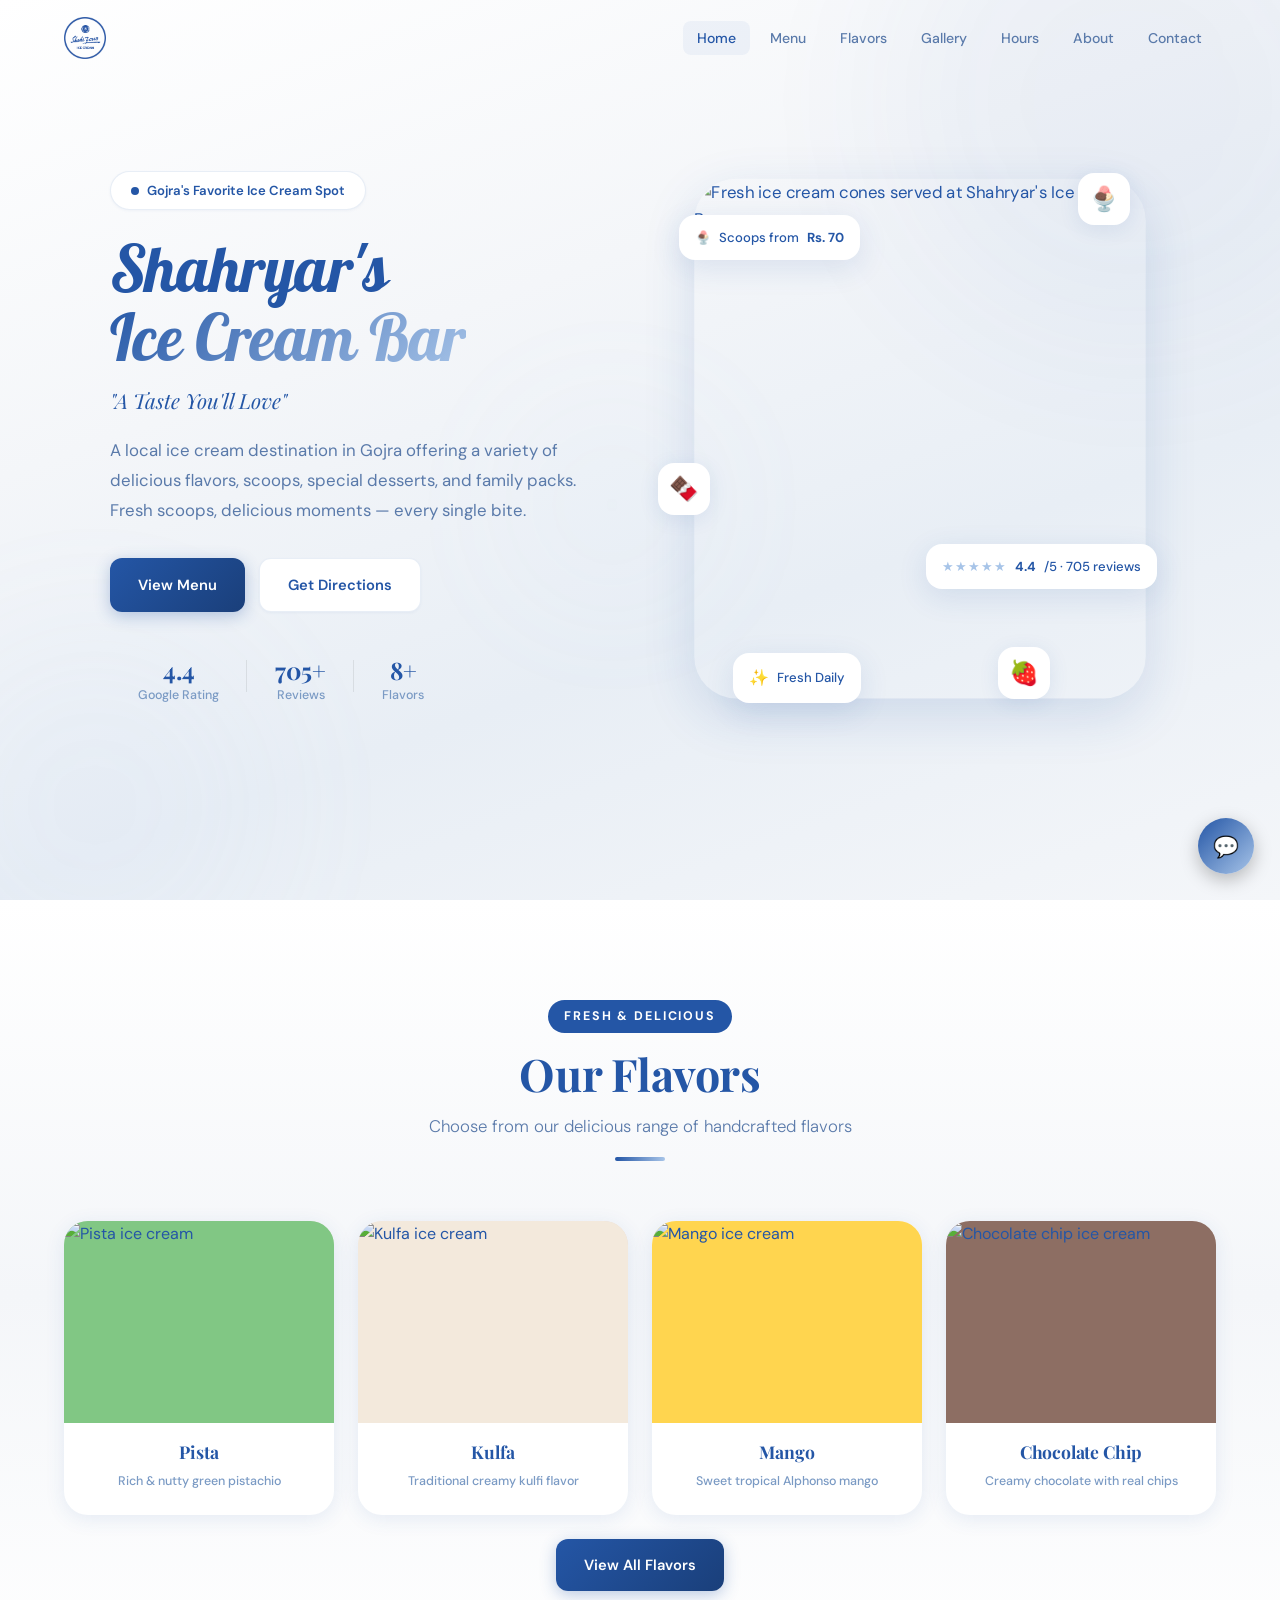
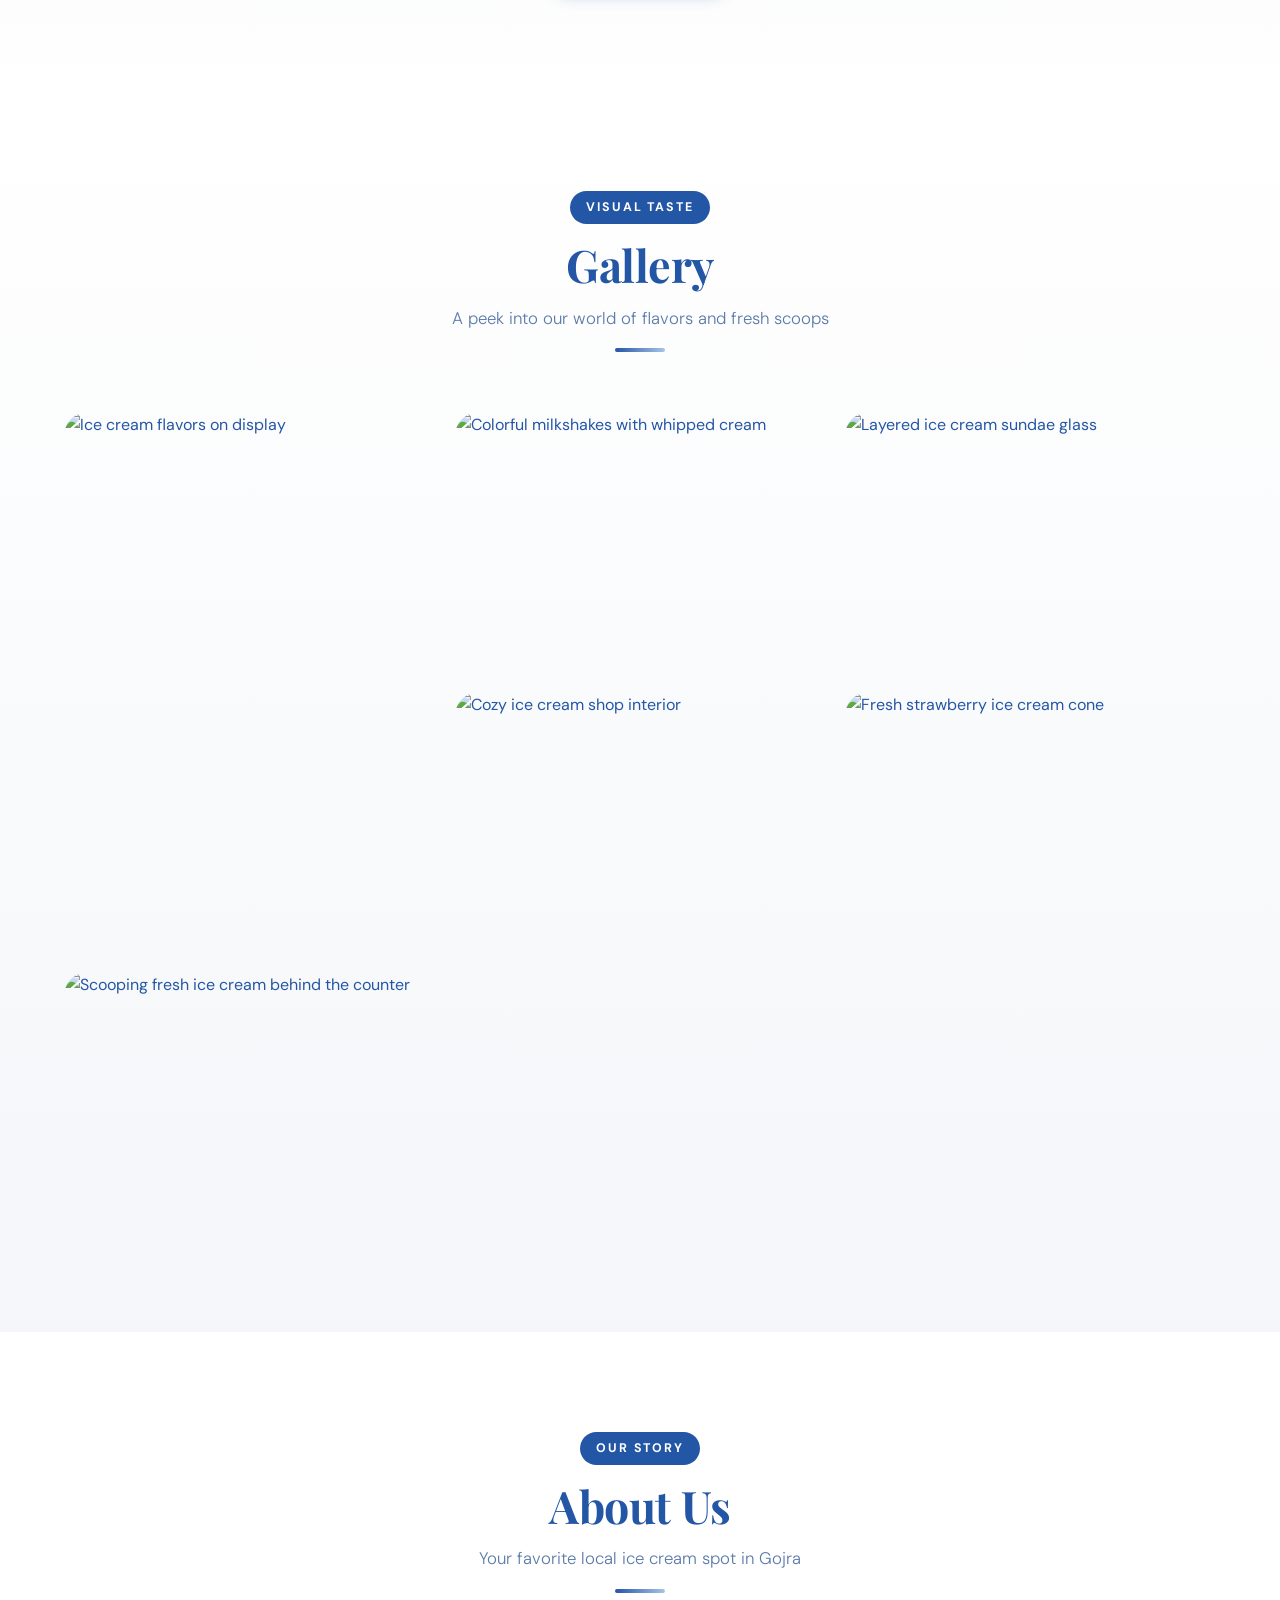
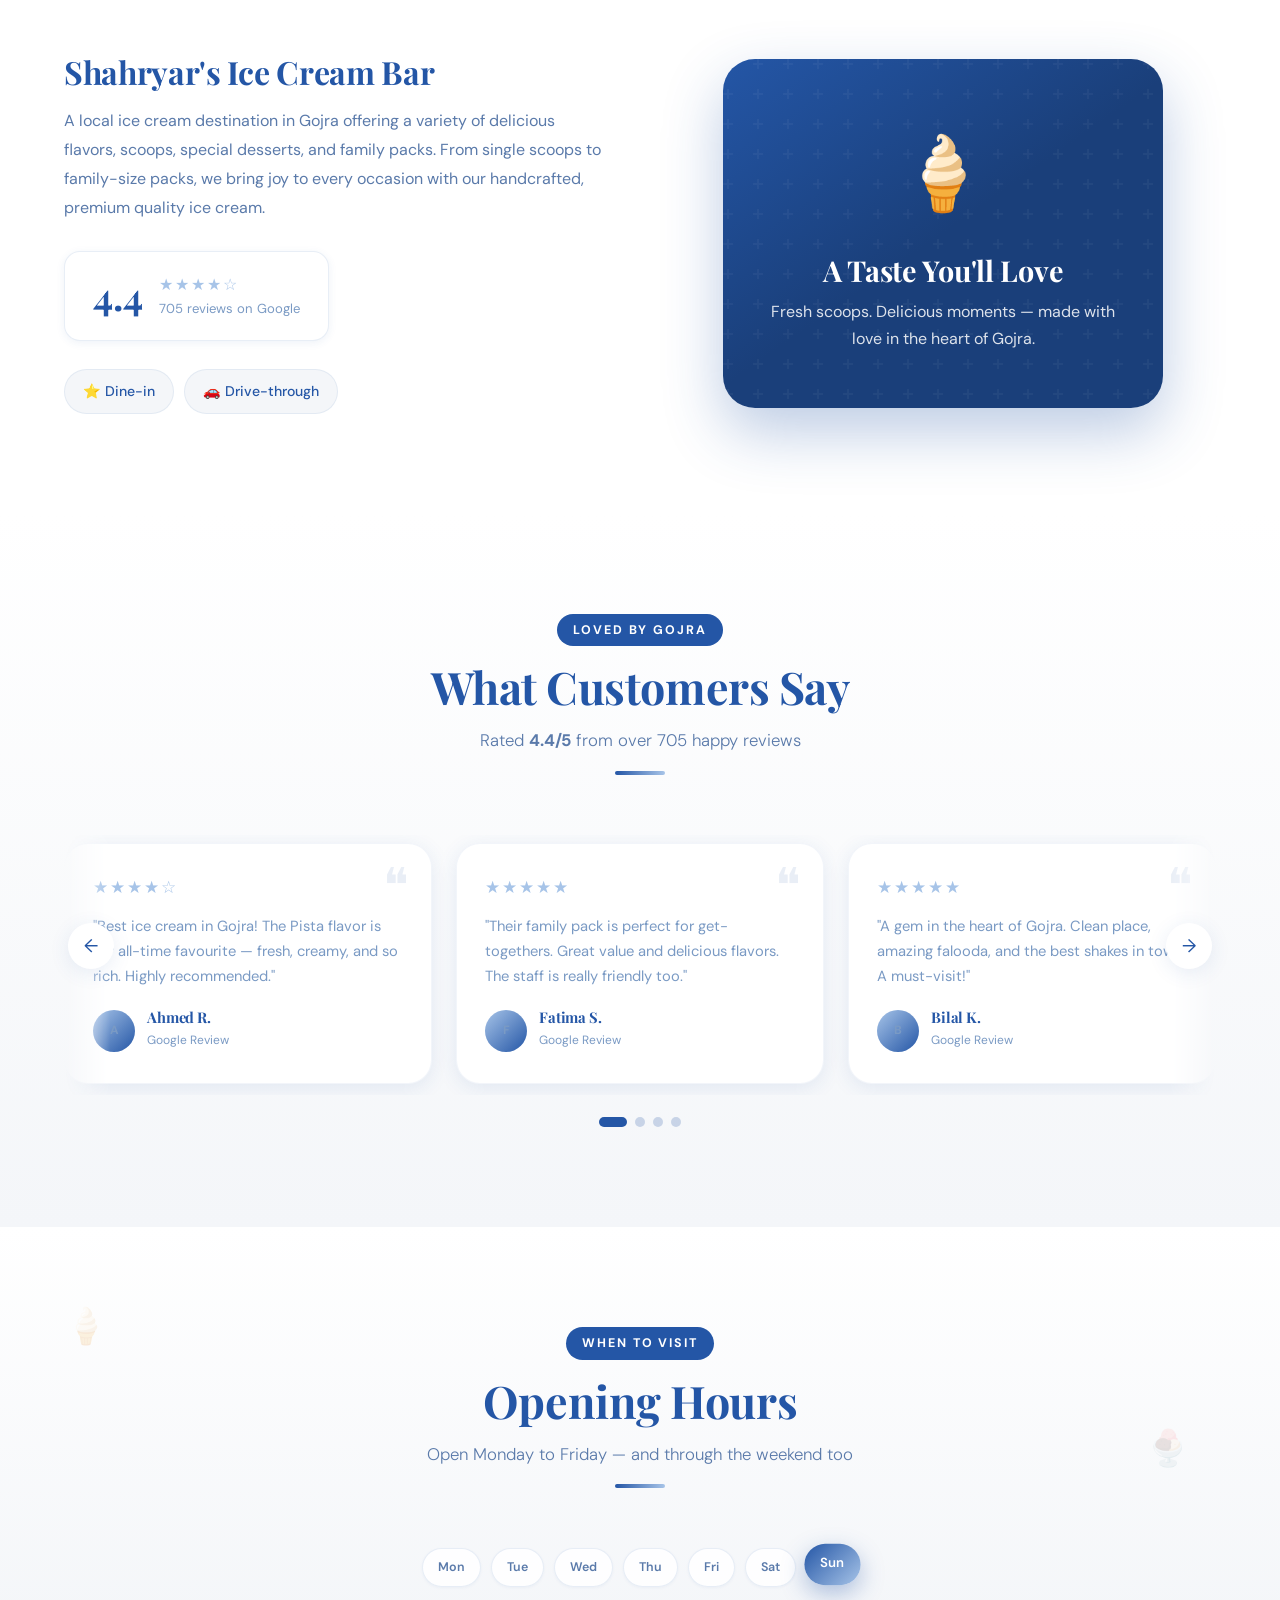
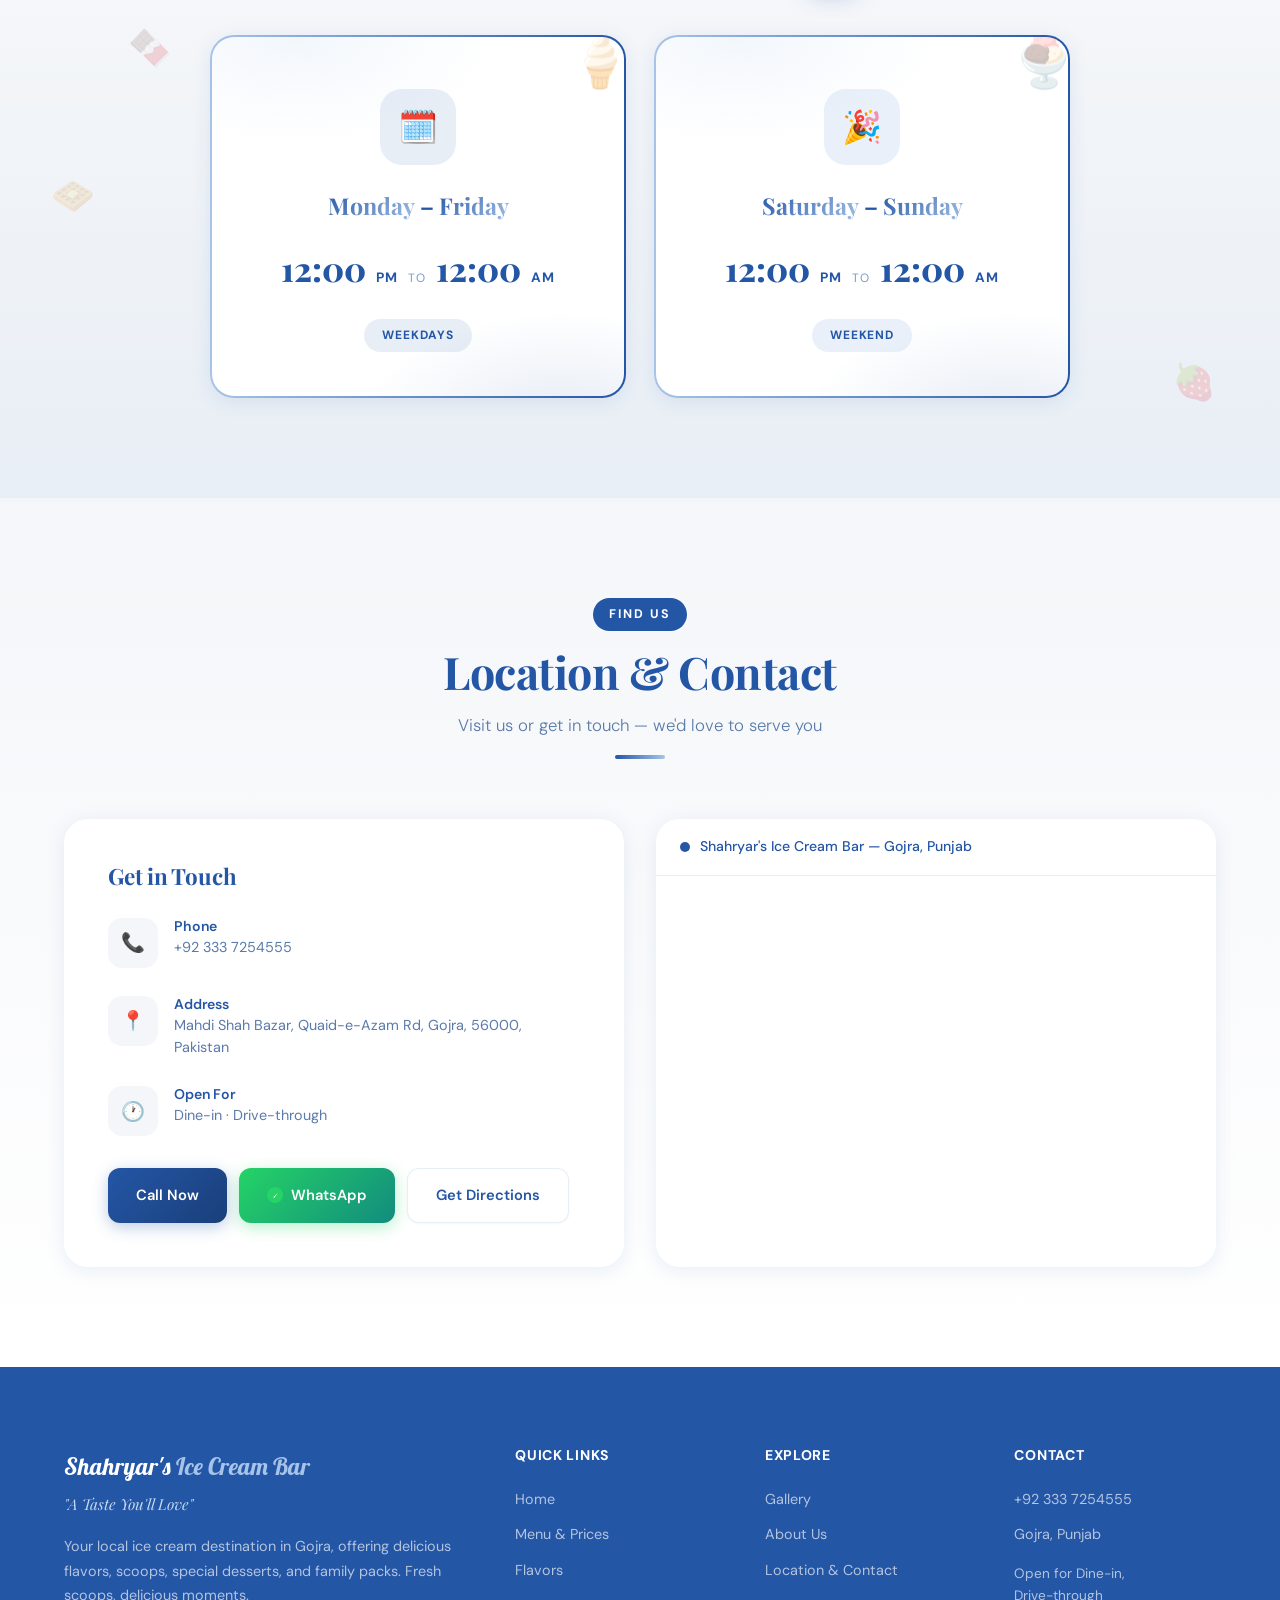
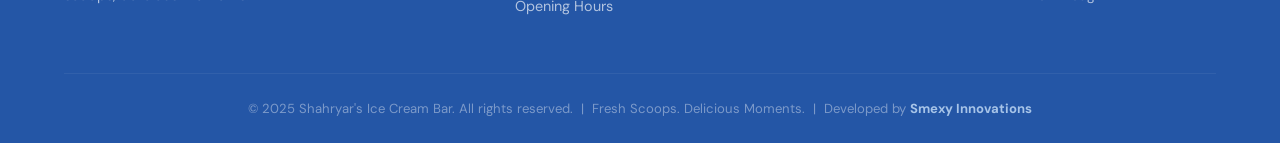
==== index.html @ ac2e4a5c "Add developed by Smexy Innovations credit in footer" ====
<!DOCTYPE html>
<html lang="en">
<head>
  <!-- Google tag (gtag.js) -->
  <script async src="https://www.googletagmanager.com/gtag/js?id=G-812ZP787YZ"></script>
  <script>
    window.dataLayer = window.dataLayer || [];
    function gtag(){dataLayer.push(arguments);}
    gtag('js', new Date());
    gtag('config', 'G-812ZP787YZ');
  </script>
  <meta charset="UTF-8">
  <meta name="viewport" content="width=device-width, initial-scale=1.0">
  <title>Shahryar's Ice Cream Bar | A Taste You'll Love</title>
  <meta name="description" content="Shahryar's Ice Cream Bar — Premium ice cream destination in Gojra. Delicious flavors, scoops, specials, falooda, shakes, and family packs.">
  <link rel="icon" type="image/png" href="favicon.png">
  <meta property="og:type" content="website">
  <meta property="og:title" content="Shahryar's Ice Cream Bar | A Taste You'll Love">
  <meta property="og:description" content="Fresh scoops, delicious moments. Premium ice cream, flavors, falooda, shakes & family packs in Gojra, Pakistan.">
  <meta property="og:image" content="https://images.unsplash.com/photo-1499856871958-5b9627545d1a?w=1200&q=80">
  <meta property="og:locale" content="en_PK">
  <link rel="preconnect" href="https://fonts.googleapis.com">
  <link rel="preconnect" href="https://fonts.gstatic.com" crossorigin>
  <link rel="preconnect" href="https://images.unsplash.com">
  <link href="https://fonts.googleapis.com/css2?family=DM+Sans:wght@300;400;500;600;700&family=Playfair+Display:ital,wght@0,400;0,600;0,700;1,400;1,600&display=swap" rel="stylesheet">
  <link rel="stylesheet" href="styles.css">
  <script type="application/ld+json">
  {
    "@context": "https://schema.org",
    "@type": "IceCreamShop",
    "name": "Shahryar's Ice Cream Bar",
    "slogan": "A Taste You'll Love",
    "telephone": "+923337254555",
    "address": {
      "@type": "PostalAddress",
      "streetAddress": "Mahdi Shah Bazar, Quaid-e-Azam Rd",
      "addressLocality": "Gojra",
      "postalCode": "56000",
      "addressCountry": "PK"
    },
    "aggregateRating": {
      "@type": "AggregateRating",
      "ratingValue": "4.4",
      "reviewCount": "705"
    },
    "servesCuisine": "Ice Cream",
    "priceRange": "Rs. 70 - Rs. 1,250",
    "acceptsReservations": "False"
  }
  </script>
</head>
<body>

  <!-- Preloader -->
  <div class="preloader" id="preloader">
    <img src="logo.png" alt="Shahryar's Ice Cream Bar">
    <div class="preloader-bar"><span></span></div>
  </div>

  <!-- ════════════════ NAVBAR ════════════════ -->
  <nav class="navbar" id="navbar">
    <div class="container">
      <a href="#home" class="nav-brand">
        <img class="brand-icon" src="logo.png" alt="Shahryar's Ice Cream Bar">
      </a>

      <ul class="nav-links">
        <li><a href="#home">Home</a></li>
        <li><a href="menu.html">Menu</a></li>
        <li><a href="#flavors">Flavors</a></li>
        <li><a href="#gallery">Gallery</a></li>
        <li><a href="#hours">Hours</a></li>
        <li><a href="#about">About</a></li>
        <li><a href="#contact">Contact</a></li>
      </ul>

      <button class="hamburger" id="hamburger" aria-label="Toggle navigation">
        <span></span><span></span><span></span>
      </button>
    </div>
  </nav>

  <!-- Mobile Menu -->
  <div class="mobile-menu" id="mobileMenu">
    <a href="#home"><span class="m-icon">🏠</span> Home</a>
    <a href="menu.html"><span class="m-icon">📋</span> Menu & Prices</a>
    <a href="#flavors"><span class="m-icon">🍨</span> Flavors</a>
    <a href="#gallery"><span class="m-icon">📸</span> Gallery</a>
    <a href="#hours"><span class="m-icon">⏰</span> Opening Hours</a>
    <a href="#about"><span class="m-icon">⭐</span> About Us</a>
    <a href="#contact"><span class="m-icon">📍</span> Location & Contact</a>
  </div>

  <!-- ════════════════ HERO ════════════════ -->
  <section class="hero" id="home">
    <div class="hero-blobs">
      <div class="blob blob-1"></div>
      <div class="blob blob-2"></div>
      <div class="blob blob-3"></div>
    </div>

    <div class="container">
      <div class="hero-content">
        <div class="hero-pill">
          <span class="pulse-dot"></span>
          Gojra's Favorite Ice Cream Spot
        </div>
        <h1>Shahryar's<br><span class="highlight">Ice Cream Bar</span></h1>
        <p class="hero-tagline">"A Taste You'll Love"</p>
        <p class="hero-desc">A local ice cream destination in Gojra offering a variety of delicious flavors, scoops, special desserts, and family packs. Fresh scoops, delicious moments — every single bite.</p>
        <div class="hero-actions">
          <a href="menu.html" class="btn btn-primary">View Menu</a>
          <a href="https://maps.app.goo.gl/cbA45giLJu57Stsm6" target="_blank" rel="noopener" class="btn btn-secondary">Get Directions</a>
        </div>
        <div class="hero-stats">
          <div class="hero-stat">
            <div class="stat-num" data-count="4" data-suffix=".4">0</div>
            <div class="stat-label">Google Rating</div>
          </div>
          <div class="hero-stat">
            <div class="stat-num" data-count="705" data-suffix="+">0</div>
            <div class="stat-label">Reviews</div>
          </div>
          <div class="hero-stat">
            <div class="stat-num" data-count="8" data-suffix="+">0</div>
            <div class="stat-label">Flavors</div>
          </div>
        </div>
      </div>

      <div class="hero-visual">
        <div class="hero-shot">
          <img src="https://images.unsplash.com/photo-1499856871958-5b9627545d1a?w=700&h=800&fit=crop&q=80" alt="Fresh ice cream cones served at Shahryar's Ice Cream Bar" loading="eager">
          <div class="hs-card hs-price"><span>🍨</span> Scoops from <strong>Rs. 70</strong></div>
          <div class="hs-card hs-rating"><span>★★★★★</span> <strong>4.4</strong>/5 · 705 reviews</div>
          <div class="hs-card hs-fresh"><span>✨</span> Fresh Daily</div>
        </div>
        <span class="orbit-item oi-1">🍨</span>
        <span class="orbit-item oi-2">🍫</span>
        <span class="orbit-item oi-3">🍓</span>
        <div class="sprinkles" aria-hidden="true">
          <span style="--c:#e63946;--x:10%;--d:0s"></span>
          <span style="--c:#f4a261;--x:25%;--d:0.6s"></span>
          <span style="--c:#43a047;--x:40%;--d:1.2s"></span>
          <span style="--c:#f77f6e;--x:55%;--d:0.3s"></span>
          <span style="--c:#f9a825;--x:70%;--d:1.5s"></span>
          <span style="--c:#7b2ff7;--x:85%;--d:0.9s"></span>
          <span style="--c:#e63946;--x:18%;--d:1.8s"></span>
          <span style="--c:#43a047;--x:62%;--d:2.1s"></span>
          <span style="--c:#f9a825;--x:90%;--d:0.4s"></span>
        </div>
      </div>
    </div>
  </section>

  <!-- ════════════════ FLAVORS ════════════════ -->
  <section id="flavors">
    <div class="container">
      <div class="section-header" data-reveal>
        <span class="overline">Fresh & Delicious</span>
        <h2>Our Flavors</h2>
        <p>Choose from our delicious range of handcrafted flavors</p>
        <div class="accent-bar"></div>
      </div>

      <div class="flavors-grid" data-stagger id="flavorsGridHome">

        <!-- Pista -->
        <div class="flavor-card flavor-pista">
          <div class="flavor-top">
            <img class="flavor-scoop" src="https://images.unsplash.com/photo-1563805042-7684c019e1cb?w=400&h=300&fit=crop&q=70" alt="Pista ice cream" loading="lazy">
          </div>
          <div class="flavor-info">
            <h4>Pista</h4>
            <span class="flavor-tag">Rich & nutty green pistachio</span>
          </div>
        </div>

        <!-- Kulfa -->
        <div class="flavor-card flavor-kulfa">
          <div class="flavor-top">
            <img class="flavor-scoop" src="https://images.unsplash.com/photo-1580915411954-282cb1b0d780?w=400&h=300&fit=crop&q=70" alt="Kulfa ice cream" loading="lazy">
          </div>
          <div class="flavor-info">
            <h4>Kulfa</h4>
            <span class="flavor-tag">Traditional creamy kulfi flavor</span>
          </div>
        </div>

        <!-- Mango -->
        <div class="flavor-card flavor-mango">
          <div class="flavor-top">
            <img class="flavor-scoop" src="https://images.unsplash.com/photo-1501443762994-82bd5dace89a?w=400&h=300&fit=crop&q=70" alt="Mango ice cream" loading="lazy">
          </div>
          <div class="flavor-info">
            <h4>Mango</h4>
            <span class="flavor-tag">Sweet tropical Alphonso mango</span>
          </div>
        </div>

        <!-- Chocolate Chip -->
        <div class="flavor-card flavor-chocolate">
          <div class="flavor-top">
            <img class="flavor-scoop" src="https://images.unsplash.com/photo-1551024506-0bccd828d307?w=400&h=300&fit=crop&q=70" alt="Chocolate chip ice cream" loading="lazy">
          </div>
          <div class="flavor-info">
            <h4>Chocolate Chip</h4>
            <span class="flavor-tag">Creamy chocolate with real chips</span>
          </div>
        </div>

      </div>

      <div class="text-center" style="margin-top: 24px;">
        <a href="flavors.html" class="btn btn-primary">View All Flavors</a>
      </div>

      </div>
    </div>
  </section>

  <!-- ════════════════ GALLERY ════════════════ -->
  <section id="gallery">
    <div class="container">
      <div class="section-header" data-reveal>
        <span class="overline">Visual Taste</span>
        <h2>Gallery</h2>
        <p>A peek into our world of flavors and fresh scoops</p>
        <div class="accent-bar"></div>
      </div>

      <div class="gallery-grid" data-reveal>

        <div class="gallery-item gi-tall">
          <img src="https://images.unsplash.com/photo-1563805042-7684c019e1cb?w=600&h=900&fit=crop&q=80" alt="Ice cream flavors on display" loading="lazy">
          <div class="gallery-overlay">
            <span class="go-text">Flavor Display</span>
          </div>
        </div>

        <div class="gallery-item">
          <img src="https://images.unsplash.com/photo-1572490122747-3968b75cc699?w=600&h=400&fit=crop&q=80" alt="Colorful milkshakes with whipped cream" loading="lazy">
          <div class="gallery-overlay">
            <span class="go-text">Signature Shakes</span>
          </div>
        </div>

        <div class="gallery-item">
          <img src="https://images.unsplash.com/photo-1580915411954-282cb1b0d780?w=600&h=400&fit=crop&q=80" alt="Layered ice cream sundae glass" loading="lazy">
          <div class="gallery-overlay">
            <span class="go-text">Sundae Specials</span>
          </div>
        </div>

        <div class="gallery-item">
          <img src="https://images.unsplash.com/photo-1555507036-ab1f4038024a?w=600&h=400&fit=crop&q=80" alt="Cozy ice cream shop interior" loading="lazy">
          <div class="gallery-overlay">
            <span class="go-text">Our Shop</span>
          </div>
        </div>

        <div class="gallery-item">
          <img src="https://images.unsplash.com/photo-1570197788417-0e82375c9371?w=600&h=400&fit=crop&q=80" alt="Fresh strawberry ice cream cone" loading="lazy">
          <div class="gallery-overlay">
            <span class="go-text">Fresh Cones Daily</span>
          </div>
        </div>

        <div class="gallery-item">
          <img src="https://images.unsplash.com/photo-1488900128323-21503983a07e?w=600&h=400&fit=crop&q=80" alt="Scooping fresh ice cream behind the counter" loading="lazy">
          <div class="gallery-overlay">
            <span class="go-text">Behind the Counter</span>
          </div>
        </div>

      </div>
    </div>
  </section>

  <!-- ════════════════ ABOUT ════════════════ -->
  <section id="about">
    <div class="container">
      <div class="section-header" data-reveal>
        <span class="overline">Our Story</span>
        <h2>About Us</h2>
        <p>Your favorite local ice cream spot in Gojra</p>
        <div class="accent-bar"></div>
      </div>

      <div class="about-layout">
        <div class="about-text" data-reveal="left">
          <h3>Shahryar's Ice Cream Bar</h3>
          <p>A local ice cream destination in Gojra offering a variety of delicious flavors, scoops, special desserts, and family packs. From single scoops to family-size packs, we bring joy to every occasion with our handcrafted, premium quality ice cream.</p>

          <div class="rating-card">
            <div class="rc-score">4.4</div>
            <div class="rc-details">
              <div class="rc-stars">★★★★☆</div>
              <div class="rc-count">705 reviews on Google</div>
            </div>
          </div>

          <div class="about-tags">
            <span class="about-tag">⭐ Dine-in</span>
            <span class="about-tag">🚗 Drive-through</span>
          </div>
        </div>

        <div class="about-visual" data-reveal="right">
          <div class="about-hero-card">
            <div class="ahc-bg"></div>
            <div class="ahc-content">
              <span class="ahc-icon">🍦</span>
              <h3>A Taste You'll Love</h3>
              <p>Fresh scoops. Delicious moments — made with love in the heart of Gojra.</p>
            </div>
          </div>
        </div>
      </div>
    </div>
  </section>

  <!-- ════════════════ REVIEWS ════════════════ -->
  <section id="reviews" class="reviews-sec">
    <div class="container">
      <div class="section-header" data-reveal>
        <span class="overline">Loved by Gojra</span>
        <h2>What Customers Say</h2>
        <p>Rated <strong>4.4/5</strong> from over 705 happy reviews</p>
        <div class="accent-bar"></div>
      </div>

      <div class="reviews-carousel" data-reveal>
        <div class="reviews-viewport" id="reviewsViewport">
          <div class="reviews-track" id="reviewsTrack">
            <div class="review-card">
              <div class="rev-stars">★★★★☆</div>
              <p class="rev-text">"Best ice cream in Gojra! The Pista flavor is my all-time favourite — fresh, creamy, and so rich. Highly recommended."</p>
              <div class="rev-author">
                <span class="rev-avatar">A</span>
                <div>
                  <h4>Ahmed R.</h4>
                  <span>Google Review</span>
                </div>
              </div>
            </div>

            <div class="review-card">
              <div class="rev-stars">★★★★★</div>
              <p class="rev-text">"Their family pack is perfect for get-togethers. Great value and delicious flavors. The staff is really friendly too."</p>
              <div class="rev-author">
                <span class="rev-avatar">F</span>
                <div>
                  <h4>Fatima S.</h4>
                  <span>Google Review</span>
                </div>
              </div>
            </div>

            <div class="review-card">
              <div class="rev-stars">★★★★★</div>
              <p class="rev-text">"A gem in the heart of Gojra. Clean place, amazing falooda, and the best shakes in town. A must-visit!"</p>
              <div class="rev-author">
                <span class="rev-avatar">B</span>
                <div>
                  <h4>Bilal K.</h4>
                  <span>Google Review</span>
                </div>
              </div>
            </div>

            <div class="review-card">
              <div class="rev-stars">★★★★★</div>
              <p class="rev-text">"Took my kids here for a treat — they loved the chocolate and mango scoops. Very affordable and always fresh."</p>
              <div class="rev-author">
                <span class="rev-avatar">S</span>
                <div>
                  <h4>Sana M.</h4>
                  <span>Google Review</span>
                </div>
              </div>
            </div>

            <div class="review-card">
              <div class="rev-stars">★★★★☆</div>
              <p class="rev-text">"The Kashmiri chai in winter is unbeatable. Cozy place with a warm, welcoming vibe. Highly recommended!"</p>
              <div class="rev-author">
                <span class="rev-avatar">U</span>
                <div>
                  <h4>Usman A.</h4>
                  <span>Google Review</span>
                </div>
              </div>
            </div>

            <div class="review-card">
              <div class="rev-stars">★★★★★</div>
              <p class="rev-text">"Love the green tea and ice cream combo after dinner. Great service and a lovely spot in the bazar."</p>
              <div class="rev-author">
                <span class="rev-avatar">Z</span>
                <div>
                  <h4>Zainab T.</h4>
                  <span>Google Review</span>
                </div>
              </div>
            </div>
          </div>
        </div>

        <button class="rev-nav rev-prev" id="revPrev" aria-label="Previous reviews">←</button>
        <button class="rev-nav rev-next" id="revNext" aria-label="Next reviews">→</button>
        <div class="rev-dots" id="revDots"></div>
      </div>
    </div>
  </section>

  <!-- ════════════════ OPENING HOURS ════════════════ -->
  <section id="hours">
    <div class="hours-bg">
      <span class="hb-emoji hb-1">🍦</span>
      <span class="hb-emoji hb-2">🍨</span>
      <span class="hb-emoji hb-3">🧇</span>
      <span class="hb-emoji hb-4">🍓</span>
      <span class="hb-emoji hb-5">🍫</span>
      <span class="hb-emoji hb-6">🥛</span>
    </div>

    <div class="container">
      <div class="section-header" data-reveal>
        <span class="overline">When to Visit</span>
        <h2>Opening Hours</h2>
        <p>Open Monday to Friday — and through the weekend too</p>
        <div class="accent-bar"></div>
      </div>

      <!-- Day pills -->
      <ul class="day-pills" id="dayPills">
        <li data-day="1">Mon</li>
        <li data-day="2">Tue</li>
        <li data-day="3">Wed</li>
        <li data-day="4">Thu</li>
        <li data-day="5">Fri</li>
        <li data-day="6">Sat</li>
        <li data-day="0">Sun</li>
      </ul>

      <div class="hours-grid" data-stagger>

        <div class="hours-card hours-weekday" data-reveal="left">
          <span class="hc-blob">🍦</span>
          <div class="hours-icon">🗓️</div>
          <div class="hours-days">
            <span>Monday</span> – <span>Friday</span>
          </div>
          <div class="hours-time">
            <span class="ht-1">12:00</span><b>PM</b>
            <i>to</i>
            <span class="ht-2">12:00</span><b>AM</b>
          </div>
          <span class="hours-badge">Weekdays</span>
          <div class="hc-shine"></div>
        </div>

        <div class="hours-card hours-weekend" data-reveal="right">
          <span class="hc-blob">🍨</span>
          <div class="hours-icon">🎉</div>
          <div class="hours-days">
            <span>Saturday</span> – <span>Sunday</span>
          </div>
          <div class="hours-time">
            <span class="ht-1">12:00</span><b>PM</b>
            <i>to</i>
            <span class="ht-2">12:00</span><b>AM</b>
          </div>
          <span class="hours-badge">Weekend</span>
          <div class="hc-shine"></div>
        </div>

      </div>
    </div>
  </section>

  <!-- ════════════════ CONTACT ════════════════ -->
  <section id="contact">
    <div class="container">
      <div class="section-header" data-reveal>
        <span class="overline">Find Us</span>
        <h2>Location & Contact</h2>
        <p>Visit us or get in touch — we'd love to serve you</p>
        <div class="accent-bar"></div>
      </div>

      <div class="contact-layout">

        <div class="contact-card" data-reveal="left">
          <h3>Get in Touch</h3>

          <div class="contact-row">
            <div class="cr-icon">📞</div>
            <div class="cr-info">
              <h4>Phone</h4>
              <p>+92 333 7254555</p>
            </div>
          </div>

          <div class="contact-row">
            <div class="cr-icon">📍</div>
            <div class="cr-info">
              <h4>Address</h4>
              <p>Mahdi Shah Bazar, Quaid-e-Azam Rd, Gojra, 56000, Pakistan</p>
            </div>
          </div>

          <div class="contact-row">
            <div class="cr-icon">🕐</div>
            <div class="cr-info">
              <h4>Open For</h4>
              <p>Dine-in &middot; Drive-through</p>
            </div>
          </div>

          <div class="contact-actions">
            <a href="tel:+923337254555" class="btn btn-primary">Call Now</a>
            <a href="https://wa.me/923337254555" target="_blank" rel="noopener" class="btn btn-whatsapp"><span class="wa-icon"></span>WhatsApp</a>
            <a href="https://maps.app.goo.gl/cbA45giLJu57Stsm6" target="_blank" rel="noopener" class="btn btn-secondary">Get Directions</a>
          </div>
        </div>

        <div class="map-wrap" data-reveal="right">
          <div class="map-label">
            <span class="ml-dot"></span>
            Shahryar's Ice Cream Bar — Gojra, Punjab
          </div>
          <iframe
            src="https://www.google.com/maps?q=Mahdi+Shah+Bazar,+Quaid-e-Azam+Rd,+Gojra,+56000,+Pakistan&output=embed"
            allowfullscreen=""
            loading="lazy"
            referrerpolicy="no-referrer-when-downgrade">
          </iframe>
        </div>

      </div>
    </div>
  </section>

  <!-- ════════════════ FOOTER ════════════════ -->
  <footer class="footer">
    <div class="container">
      <div class="footer-top">
        <div class="footer-brand">
          <div class="fb-name">Shahryar's <span>Ice Cream Bar</span></div>
          <p class="fb-tagline">"A Taste You'll Love"</p>
          <p>Your local ice cream destination in Gojra, offering delicious flavors, scoops, special desserts, and family packs. Fresh scoops, delicious moments.</p>
        </div>

        <div class="footer-col">
          <h4>Quick Links</h4>
          <a href="index.html">Home</a>
          <a href="menu.html">Menu & Prices</a>
          <a href="#flavors">Flavors</a>
          <a href="#hours">Opening Hours</a>
        </div>

        <div class="footer-col">
          <h4>Explore</h4>
          <a href="#gallery">Gallery</a>
          <a href="#about">About Us</a>
          <a href="#contact">Location & Contact</a>
        </div>

        <div class="footer-col">
          <h4>Contact</h4>
          <a href="tel:+923337254555">+92 333 7254555</a>
          <a href="https://maps.app.goo.gl/cbA45giLJu57Stsm6" target="_blank" rel="noopener">Gojra, Punjab</a>
          <p style="margin-top:10px; font-size:0.85rem; line-height:1.6;">Open for Dine-in,<br>Drive-through</p>
        </div>
      </div>

      <div class="footer-divider"></div>

      <div class="footer-bottom">
        <p>&copy; 2025 Shahryar's Ice Cream Bar. All rights reserved. &nbsp;|&nbsp; Fresh Scoops. Delicious Moments. &nbsp;|&nbsp; Developed by <span class="footer-dev">Smexy Innovations</span></p>
      </div>
    </div>
  </footer>

  <!-- Scroll to Top -->
  <button class="to-top" id="toTop" aria-label="Back to top">↑</button>

  <!-- Floating Contact Buttons -->
  <div class="fab-wrap" id="fabWrap">
    <a class="fab-act fab-wa" href="https://wa.me/923337254555" target="_blank" rel="noopener" aria-label="Chat on WhatsApp">
      <svg viewBox="0 0 32 32" width="24" height="24" fill="currentColor" aria-hidden="true"><path d="M16.004 3.2c-7.06 0-12.8 5.74-12.8 12.8 0 2.26.6 4.46 1.72 6.41L3.2 28.8l6.56-1.72a12.76 12.76 0 0 0 6.24 1.6h.01c7.05 0 12.79-5.74 12.79-12.8s-5.74-12.68-12.79-12.68zm7.46 18.28c-.31.88-1.82 1.69-2.55 1.75-.66.06-1.55.09-2.48-.15-1.17-.31-3.29-1.13-5.66-3.4-2.25-2.16-3.57-4.38-3.9-5.1-.46-.97-.27-1.73.05-2.23.23-.36.69-.89 1.26-1.13.28-.11.6-.06.86.08.31.17.54.51.77.85.4.59.91 1.31 1.15 1.76.14.26.16.57.05.85-.66 1.69-1.4 1.72-1.22 2.01.26.5.87 1.53 1.6 2.32 1.07 1.16 2 1.49 2.27 1.63.16.08.36.13.54.05.27-.11.51-.4.83-.86.24-.35.55-.4.9-.29.35.11 2.18 1.03 2.56 1.22.37.19.62.28.71.44.1.16.08.93-.23 1.81z"/></svg>
    </a>
    <a class="fab-act fab-call" href="tel:+923337254555" aria-label="Call us">
      <svg viewBox="0 0 24 24" width="22" height="22" fill="currentColor" aria-hidden="true"><path d="M6.62 10.79a15.05 15.05 0 0 0 6.59 6.59l2.2-2.2a1 1 0 0 1 1.02-.24c1.12.37 2.33.57 3.57.57a1 1 0 0 1 1 1V20a1 1 0 0 1-1 1C10.61 21 3 13.39 3 4a1 1 0 0 1 1-1h3.5a1 1 0 0 1 1 1c0 1.24.2 2.45.57 3.57a1 1 0 0 1-.25 1.02l-2.2 2.2z"/></svg>
    </a>
    <button class="fab-toggle" id="fabToggle" aria-label="Contact options">
      <span class="fab-ico fab-ico-open">💬</span>
      <span class="fab-ico fab-ico-close">✕</span>
    </button>
  </div>

  <!-- supabase-js CDN -->
  <script src="https://cdn.jsdelivr.net/npm/@supabase/supabase-js@2"></script>
  <script src="supabase-config.js"></script>
  <script src="supabase-client.js"></script>
  <script src="data.js"></script>
  <script src="site-home.js"></script>
  <!-- JS -->
  <script src="script.js"></script>
</body>
</html>
---- styles.css ----
/* ══════════════════════════════════════════════════
   Shahryar's Ice Cream Bar — Styles
   ══════════════════════════════════════════════════ */

@font-face {
  font-family: 'Lobster';
  src: url('Lobster/Lobster-Regular.ttf') format('truetype');
  font-weight: normal;
  font-style: normal;
  font-display: swap;
}

/* ── RESET ── */
*, *::before, *::after { margin: 0; padding: 0; box-sizing: border-box; }

/* ── VARIABLES ── */
:root {
  --primary: #2456A6;
  --primary-dark: #1a3f7a;
  --primary-light: #3a6bc5;
  --accent: #A7C4E8;
  --accent-dark: #8ab0de;
  --accent-light: #c5daf0;
  --bg-primary: #FFFFFF;
  --bg-secondary: #F4F6F9;
  --dark: #2456A6;
  --dark-mid: #2456A6;
  --gray: #5a7aaa;
  --gray-light: #7a9ac4;
  --border: rgba(36,86,166,0.1);
  --shadow-xs: 0 1px 3px rgba(36,86,166,0.05);
  --shadow-sm: 0 2px 8px rgba(36,86,166,0.08);
  --shadow: 0 4px 20px rgba(36,86,166,0.1);
  --shadow-md: 0 8px 30px rgba(36,86,166,0.12);
  --shadow-lg: 0 16px 50px rgba(36,86,166,0.15);
  --shadow-glow: 0 0 40px rgba(36,86,166,0.2);
  --radius: 16px;
  --radius-lg: 24px;
  --radius-xl: 32px;
  --radius-sm: 10px;
  --ease: cubic-bezier(0.4, 0, 0.2, 1);
  --ease-bounce: cubic-bezier(0.34, 1.56, 0.64, 1);
  --transition: 0.35s var(--ease);
  --transition-slow: 0.6s var(--ease);
}

html {
  scroll-behavior: smooth;
  scroll-padding-top: 80px;
  overflow-x: hidden;
  overflow-x: clip;
}

body {
  font-family: 'DM Sans', 'Segoe UI', sans-serif;
  color: var(--dark);
  background: var(--bg-primary);
  overflow-x: hidden;
  overflow-x: clip;
  line-height: 1.65;
  -webkit-font-smoothing: antialiased;
  -moz-osx-font-smoothing: grayscale;
}

h1, h2, h3, h4, h5 {
  font-family: 'Playfair Display', 'Georgia', serif;
  font-weight: 700;
  line-height: 1.2;
  letter-spacing: -0.01em;
}

a { text-decoration: none; color: inherit; }
img { max-width: 100%; display: block; }
button { font-family: inherit; }

/* ── UTILITY ── */
.container { max-width: 1200px; margin: 0 auto; padding: 0 24px; }

.section-header {
  text-align: center;
  margin-bottom: 60px;
}

.section-header .overline {
  display: inline-block;
  font-size: 0.78rem;
  font-weight: 700;
  letter-spacing: 0.15em;
  text-transform: uppercase;
  color: white;
  background: var(--primary);
  padding: 6px 16px;
  border-radius: 50px;
  margin-bottom: 14px;
}

.section-header h2 {
  font-size: clamp(2rem, 4vw, 2.8rem);
  color: var(--dark);
  margin-bottom: 12px;
}

.section-header p {
  color: var(--gray);
  font-size: 1.05rem;
  max-width: 520px;
  margin: 0 auto;
  font-weight: 300;
  line-height: 1.7;
}

.section-header .accent-bar {
  width: 50px;
  height: 4px;
  background: linear-gradient(90deg, var(--primary), var(--accent));
  border-radius: 2px;
  margin: 16px auto 0;
}

section { padding: 100px 0; }

.back-home {
  display: inline-block;
  font-size: 0.85rem;
  font-weight: 600;
  color: var(--gray);
  margin-bottom: 10px;
  transition: var(--transition);
}

.back-home:hover { color: var(--primary); padding-left: 4px; }

.text-center { text-align: center; }

/* ══════════════════════════════════════════════════
   NAVBAR
   ══════════════════════════════════════════════════ */
.navbar {
  position: fixed;
  top: 0; left: 0; width: 100%;
  z-index: 1000;
  height: 76px;
  background: transparent;
  backdrop-filter: none;
  -webkit-backdrop-filter: none;
  transition: var(--transition);
}

.navbar.scrolled {
  background: rgba(255,255,255,0.55);
  backdrop-filter: blur(20px);
  -webkit-backdrop-filter: blur(20px);
  box-shadow: 0 1px 20px rgba(0,0,0,0.06);
}

.navbar .container {
  display: flex;
  align-items: center;
  justify-content: space-between;
  height: 100%;
}

/* Brand */
.nav-brand {
  display: flex;
  align-items: center;
  gap: 12px;
  z-index: 10;
}

.nav-brand .brand-icon {
  height: 42px;
  width: auto;
  max-width: 190px;
  object-fit: contain;
  transition: var(--transition);
}

.nav-brand:hover .brand-icon { transform: rotate(-8deg) scale(1.05); }

.nav-brand .brand-name {
  font-family: 'Lobster', cursive;
  font-size: 1.35rem;
  font-weight: normal;
  color: var(--dark);
  line-height: 1.2;
}

.nav-brand .brand-name small {
  display: block;
  font-family: 'DM Sans', sans-serif;
  font-size: 0.68rem;
  font-weight: 500;
  color: var(--gray-light);
  letter-spacing: 0.04em;
}

/* Nav Links */
.nav-links {
  display: flex;
  gap: 6px;
  list-style: none;
  align-items: center;
}

.nav-links a {
  font-size: 0.88rem;
  font-weight: 500;
  color: var(--gray);
  padding: 8px 14px;
  border-radius: 8px;
  transition: var(--transition);
  position: relative;
}

.nav-links a:hover,
.nav-links a.active {
  color: var(--primary);
  background: rgba(36,86,166,0.05);
}

/* Hamburger */
.hamburger {
  display: none;
  flex-direction: column;
  gap: 6px;
  cursor: pointer;
  background: none;
  border: none;
  padding: 8px;
  z-index: 10;
}

.hamburger span {
  width: 24px;
  height: 2.5px;
  background: var(--dark);
  border-radius: 3px;
  transition: var(--transition);
  transform-origin: center;
}

.hamburger.active span:nth-child(1) { transform: translateY(8.5px) rotate(45deg); }
.hamburger.active span:nth-child(2) { opacity: 0; transform: scaleX(0); }
.hamburger.active span:nth-child(3) { transform: translateY(-8.5px) rotate(-45deg); }

/* Mobile Menu */
.mobile-menu {
  display: none;
  position: fixed;
  top: 76px; left: 0;
  width: 100%;
  background: rgba(255,255,255,0.98);
  backdrop-filter: blur(24px);
  padding: 16px 24px 24px;
  box-shadow: 0 16px 40px rgba(0,0,0,0.08);
  z-index: 999;
  border-bottom-left-radius: 20px;
  border-bottom-right-radius: 20px;
}

.mobile-menu.active { display: block; }

.mobile-menu a {
  display: flex;
  align-items: center;
  gap: 12px;
  padding: 14px 16px;
  font-size: 0.95rem;
  font-weight: 500;
  color: var(--dark);
  border-radius: 12px;
  transition: var(--transition);
}

.mobile-menu a:hover {
  background: rgba(36,86,166,0.06);
  color: var(--primary);
}

.mobile-menu a .m-icon {
  width: 36px; height: 36px;
  background: var(--bg-secondary);
  border-radius: 10px;
  display: flex;
  align-items: center;
  justify-content: center;
  font-size: 1rem;
  flex-shrink: 0;
}

/* ══════════════════════════════════════════════════
   HERO
   ══════════════════════════════════════════════════ */
.hero {
  min-height: 100vh;
  display: flex;
  align-items: center;
  position: relative;
  overflow: hidden;
  padding-top: 76px;
   background: linear-gradient(160deg, #FFFFFF 0%, #F4F6F9 35%, #e8eef5 65%, #F4F6F9 100%);
}

/* Floating blobs */
.hero-blobs {
  position: absolute;
  inset: 0;
  pointer-events: none;
  overflow: hidden;
}

.hero-blobs .blob {
  position: absolute;
  border-radius: 50%;
  filter: blur(80px);
  opacity: 0.4;
}

.hero-blobs .blob-1 {
  width: 500px; height: 500px;
  background: rgba(36,86,166,0.12);
  top: -150px; right: -100px;
  animation: blobFloat 12s ease-in-out infinite;
}

.hero-blobs .blob-2 {
  width: 350px; height: 350px;
  background: rgba(167,196,232,0.15);
  bottom: -80px; left: -80px;
  animation: blobFloat 10s ease-in-out infinite reverse;
}

.hero-blobs .blob-3 {
  width: 200px; height: 200px;
  background: rgba(167,196,232,0.12);
  top: 45%; left: 40%;
  animation: blobFloat 14s ease-in-out infinite 2s;
}

@keyframes blobFloat {
  0%, 100% { transform: translate(0, 0) scale(1); }
  33% { transform: translate(30px, -20px) scale(1.05); }
  66% { transform: translate(-20px, 15px) scale(0.95); }
}

.hero .container {
  display: grid;
  grid-template-columns: 1fr 1fr;
  gap: 60px;
  align-items: center;
  position: relative;
  z-index: 1;
}

/* Hero Content */
.hero-content { padding: 20px 0; }

.hero-pill {
  display: inline-flex;
  align-items: center;
  gap: 8px;
  background: var(--bg-primary);
  border: 1px solid var(--border);
  padding: 8px 20px;
  border-radius: 50px;
  font-size: 0.82rem;
  font-weight: 600;
  color: var(--primary);
  margin-bottom: 24px;
  box-shadow: var(--shadow-xs);
}

.hero-pill .pulse-dot {
  width: 8px; height: 8px;
  background: var(--primary);
  border-radius: 50%;
  animation: pulse 2s ease-in-out infinite;
}

@keyframes pulse {
  0%, 100% { opacity: 1; transform: scale(1); }
  50% { opacity: 0.5; transform: scale(1.4); }
}

.hero-content h1 {
  font-family: 'Lobster', cursive;
  font-size: clamp(2.6rem, 5.5vw, 4rem);
  font-weight: normal;
  color: var(--dark);
  margin-bottom: 10px;
  line-height: 1.08;
}

.hero-content h1 .highlight {
  background: linear-gradient(135deg, var(--primary), var(--accent));
  -webkit-background-clip: text;
  -webkit-text-fill-color: transparent;
  background-clip: text;
}

.hero-tagline {
  font-family: 'Playfair Display', serif;
  font-size: 1.3rem;
  font-style: italic;
  color: var(--primary);
  margin-bottom: 18px;
  font-weight: 400;
}

.hero-desc {
  font-size: 1.05rem;
  color: var(--gray);
  max-width: 500px;
  margin-bottom: 32px;
  line-height: 1.8;
}

.hero-actions {
  display: flex;
  gap: 14px;
  flex-wrap: wrap;
  margin-bottom: 44px;
}

/* Buttons */
.btn {
  display: inline-flex;
  align-items: center;
  gap: 8px;
  padding: 14px 28px;
  border-radius: 12px;
  font-size: 0.92rem;
  font-weight: 600;
  cursor: pointer;
  border: none;
  transition: var(--transition);
  font-family: inherit;
  white-space: nowrap;
}

.btn-primary {
  background: linear-gradient(135deg, var(--primary), var(--primary-dark));
  color: white;
  box-shadow: 0 4px 16px rgba(36,86,166,0.3);
}

.btn-primary:hover {
  transform: translateY(-2px);
  box-shadow: 0 8px 28px rgba(36,86,166,0.4);
}

.btn-secondary {
  background: var(--bg-primary);
  color: var(--dark);
  border: 1.5px solid var(--border);
  box-shadow: var(--shadow-xs);
}

.btn-secondary:hover {
  border-color: var(--primary);
  color: var(--primary);
  transform: translateY(-2px);
  box-shadow: var(--shadow-sm);
}

.btn-ghost {
  background: transparent;
  color: var(--primary);
  padding: 14px 16px;
  font-weight: 600;
}

.btn-ghost:hover { text-decoration: underline; }

.btn-whatsapp {
  background: linear-gradient(135deg, #25d366, #128c7e);
  color: white;
  box-shadow: 0 4px 16px rgba(37,211,102,0.35);
}

.btn-whatsapp:hover {
  transform: translateY(-2px);
  box-shadow: 0 8px 28px rgba(37,211,102,0.45);
}

.btn-whatsapp .wa-icon {
  width: 16px; height: 16px;
  border-radius: 50%;
  background: #25d366;
  position: relative;
}

.btn-whatsapp .wa-icon::after {
  content: '';
  position: absolute;
  inset: 3px;
  border-radius: 50%;
  background: white;
  clip-path: polygon(38% 62%, 78% 24%, 40% 78%, 24% 66%, 38% 74%, 38% 62%);
}

/* Preloader */
.preloader {
  position: fixed;
  inset: 0;
  z-index: 10000;
  background: var(--bg-primary);
  display: flex;
  flex-direction: column;
  align-items: center;
  justify-content: center;
  gap: 22px;
  transition: opacity .6s ease, visibility .6s ease;
}

.preloader.hidden {
  opacity: 0;
  visibility: hidden;
  pointer-events: none;
}

.preloader img {
  height: 64px;
  width: auto;
  animation: prePulse 1.2s ease-in-out infinite;
}

@keyframes prePulse {
  0%, 100% { transform: scale(1); opacity: .7; }
  50% { transform: scale(1.06); opacity: 1; }
}

.preloader-bar {
  width: 160px;
  height: 4px;
  border-radius: 4px;
  background: rgba(36,86,166,0.12);
  overflow: hidden;
}

.preloader-bar span {
  display: block;
  height: 100%;
  width: 40%;
  border-radius: 4px;
  background: linear-gradient(90deg, var(--primary), var(--primary-dark));
  animation: preLoad 1.1s ease-in-out infinite;
}

@keyframes preLoad {
  0% { transform: translateX(-110%); }
  100% { transform: translateX(300%); }
}

/* Floating contact buttons */
.fab-wrap {
  position: fixed;
  bottom: 26px;
  right: 26px;
  z-index: 999;
  display: flex;
  flex-direction: column;
  align-items: center;
}

.fab-toggle {
  width: 56px;
  height: 56px;
  border-radius: 50%;
  border: none;
  cursor: pointer;
  display: flex;
  align-items: center;
  justify-content: center;
  color: #fff;
  background: linear-gradient(135deg, var(--primary), var(--accent));
  box-shadow: 0 6px 18px rgba(0,0,0,0.25);
  transition: var(--transition);
  font-size: 1.3rem;
  position: relative;
}

.fab-toggle:hover { transform: scale(1.06); }

.fab-toggle .fab-ico {
  position: absolute;
  transition: var(--transition);
}

.fab-ico-close { opacity: 0; transform: rotate(-90deg) scale(0.5); }

.fab-wrap.open .fab-toggle { background: linear-gradient(135deg, var(--primary), var(--primary-dark)); }
.fab-wrap.open .fab-ico-open { opacity: 0; transform: rotate(90deg) scale(0.5); }
.fab-wrap.open .fab-ico-close { opacity: 1; transform: rotate(0) scale(1); }

.fab-act {
  width: 50px;
  height: 50px;
  border-radius: 50%;
  display: flex;
  align-items: center;
  justify-content: center;
  color: #fff;
  box-shadow: 0 6px 18px rgba(0,0,0,0.25);
  transition: transform .35s ease, opacity .3s ease;
  opacity: 0;
  transform: scale(0) translateY(10px);
  pointer-events: none;
  margin-bottom: 12px;
}

.fab-wa { background: linear-gradient(135deg, #25d366, #128c7e); }
.fab-call { background: linear-gradient(135deg, var(--primary-light), var(--primary)); }

.fab-wrap.open .fab-act {
  opacity: 1;
  transform: scale(1) translateY(0);
  pointer-events: auto;
}

.fab-wrap.open .fab-call { transition-delay: .08s; }
.fab-wrap.open .fab-wa { transition-delay: .16s; }
.fab-wrap .fab-wa { transition-delay: .04s; }
.fab-wrap .fab-call { transition-delay: 0s; }

/* Reviews */
.reviews-sec {
   background: linear-gradient(180deg, #FFFFFF 0%, #F4F6F9 100%);
  overflow: hidden;
}

.reviews-carousel {
  position: relative;
}

.reviews-viewport {
  overflow: hidden;
  overflow: clip;
  -webkit-mask-image: linear-gradient(90deg, transparent, #000 4%, #000 96%, transparent);
  mask-image: linear-gradient(90deg, transparent, #000 4%, #000 96%, transparent);
  padding: 8px 0 12px;
}

.reviews-track {
  display: flex;
  gap: 24px;
  transition: transform 0.65s var(--ease), opacity 0.35s var(--ease);
  will-change: transform, opacity;
}

.reviews-track.is-fading { opacity: 0; }

.review-card {
  flex: 0 0 auto;
  width: 340px;
  background: var(--bg-primary);
  border-radius: var(--radius-lg);
  padding: 30px 28px;
  box-shadow: var(--shadow);
  transition: var(--transition);
  position: relative;
  border: 1px solid rgba(36,86,166,0.06);
}

.rev-nav {
  position: absolute;
  top: 38%;
  transform: translateY(-50%);
  width: 46px;
  height: 46px;
  border-radius: 50%;
  border: none;
  background: var(--bg-primary);
  color: var(--primary);
  font-size: 1.15rem;
  cursor: pointer;
  box-shadow: var(--shadow);
  z-index: 2;
  display: flex;
  align-items: center;
  justify-content: center;
  transition: var(--transition);
}

.rev-nav:hover {
  background: var(--primary);
  color: white;
  transform: translateY(-50%) scale(1.08);
  box-shadow: var(--shadow-md);
}

.rev-prev { left: 4px; }
.rev-next { right: 4px; }

.rev-dots {
  display: flex;
  justify-content: center;
  gap: 8px;
  margin-top: 22px;
  flex-wrap: wrap;
}

.rev-dots button {
  width: 10px;
  height: 10px;
  padding: 0;
  border-radius: 999px;
  border: none;
  background: rgba(36,86,166,0.22);
  cursor: pointer;
  transition: var(--transition);
}

.rev-dots button:hover { background: rgba(36,86,166,0.45); }

.rev-dots button.active {
  background: var(--primary);
  width: 28px;
}

.review-card::before {
  content: '❝';
  position: absolute;
  top: 14px;
  right: 22px;
  font-size: 3rem;
   color: rgba(36,86,166,0.1);
  font-family: 'Playfair Display', serif;
  line-height: 1;
}

.review-card:hover {
  transform: translateY(-6px);
  box-shadow: var(--shadow-lg);
}

.rev-stars {
  color: var(--accent);
  font-size: 1.05rem;
  letter-spacing: 2px;
  margin-bottom: 12px;
}

.rev-text {
  font-size: 0.92rem;
  color: var(--gray-light);
  line-height: 1.7;
  margin-bottom: 20px;
}

.rev-author {
  display: flex;
  align-items: center;
  gap: 12px;
}

.rev-avatar {
  width: 42px;
  height: 42px;
  border-radius: 50%;
   background: linear-gradient(135deg, var(--accent), var(--primary));
   color: white;
  font-weight: 700;
  display: flex;
  align-items: center;
  justify-content: center;
  font-size: 1rem;
  flex-shrink: 0;
}

.rev-author h4 { font-size: 0.92rem; color: var(--dark); }
.rev-author span { font-size: 0.75rem; color: var(--gray-light); }

/* Hero Stats */
.hero-stats {
  display: flex;
  gap: 0;
}

.hero-stat {
  padding: 0 28px;
  text-align: center;
  position: relative;
}

.hero-stat:not(:last-child)::after {
  content: '';
  position: absolute;
  right: 0; top: 4px;
  height: 32px;
  width: 1px;
  background: rgba(0,0,0,0.08);
}

.hero-stat .stat-num {
  font-family: 'Playfair Display', serif;
  font-size: 1.5rem;
  font-weight: 700;
  color: var(--primary);
  line-height: 1.2;
}

.hero-stat .stat-label {
  font-size: 0.78rem;
  color: var(--gray-light);
  font-weight: 500;
}

/* Hero Visual */
.hero-visual {
  display: flex;
  justify-content: center;
  align-items: center;
  position: relative;
}

/* Hero photo shot */
.hero-shot {
  width: min(430px, 100%);
  aspect-ratio: 4 / 4.6;
  border-radius: 40px 40px 40px 40px;
  overflow: visible;
  position: relative;
}

.hero-shot img {
  width: 100%;
  height: 100%;
  object-fit: cover;
  border-radius: 40px;
  box-shadow: var(--shadow-lg);
}

.hs-card {
  position: absolute;
  background: var(--bg-primary);
  border-radius: 16px;
  padding: 12px 16px;
  box-shadow: var(--shadow-md);
  font-size: 0.82rem;
  font-weight: 500;
  color: var(--dark);
  display: flex;
  align-items: center;
  gap: 8px;
  white-space: nowrap;
  animation: floatItem 5s ease-in-out infinite;
}

.hs-card strong { color: var(--primary); font-weight: 700; }

.hs-price { top: 24px; left: -26px; animation-delay: 0s; }
.hs-rating { bottom: 96px; right: -22px; animation-delay: 1s; }
.hs-rating span { color: var(--accent); letter-spacing: 1px; }
.hs-fresh { bottom: -18px; left: 28px; animation-delay: 2s; }
.hs-fresh span { font-size: 1rem; }

.hero-visual .orbit-item {
  position: absolute;
  width: 52px; height: 52px;
  background: var(--bg-primary);
  border-radius: 16px;
  display: flex;
  align-items: center;
  justify-content: center;
  font-size: 1.5rem;
  box-shadow: var(--shadow);
  transition: var(--transition);
  animation: floatItem 5s ease-in-out infinite;
  z-index: 2;
}

.hero-visual .orbit-item:hover { transform: scale(1.15); }

.hero-visual .oi-1 { top: -18px; right: 8%; animation-delay: 0s; }
.hero-visual .oi-2 { top: 55%; left: -12px; animation-delay: 0.8s; }
.hero-visual .oi-3 { bottom: -14px; right: 24%; animation-delay: 1.6s; }

@keyframes floatItem {
  0%, 100% { transform: translateY(0) rotate(0deg); }
  50% { transform: translateY(-9px) rotate(-4deg); }
}

/* Sprinkles rain */
.sprinkles {
  position: absolute;
  inset: 0;
  pointer-events: none;
  z-index: 1;
}

.sprinkles span {
  position: absolute;
  top: -16px;
  left: var(--x);
  width: 7px;
  height: 16px;
  border-radius: 4px;
  background: var(--c);
  opacity: 0;
  animation: sprinkleFall 4.5s linear infinite;
  animation-delay: var(--d);
}

@keyframes sprinkleFall {
  0% { opacity: 0; transform: translateY(-20px) rotate(0deg); }
  10% { opacity: 0.85; }
  90% { opacity: 0.85; }
  100% { opacity: 0; transform: translateY(560px) rotate(540deg); }
}

/* ══════════════════════════════════════════════════
   PAGE HERO (for sub-pages)
   ══════════════════════════════════════════════════ */
.page-hero {
  background: linear-gradient(160deg, #FFFFFF 0%, #F4F6F9 40%, #e8eef5 100%);
  padding: 120px 0 70px;
  position: relative;
  overflow: hidden;
}

.page-hero::before {
  content: '';
  position: absolute;
  inset: 0;
  background:
    radial-gradient(400px 300px at 10% 20%, rgba(36,86,166,0.06), transparent 60%),
    radial-gradient(350px 250px at 90% 80%, rgba(167,196,232,0.1), transparent 55%);
  pointer-events: none;
}

.page-hero .container {
  text-align: center;
  position: relative;
  z-index: 1;
}

.page-hero .overline {
  font-family: 'DM Sans', sans-serif;
  font-weight: 600;
  font-size: 0.75rem;
  letter-spacing: 0.3em;
  text-transform: uppercase;
  color: var(--primary);
  margin-bottom: 14px;
  display: inline-block;
}

.page-hero h1 {
  font-family: 'Playfair Display', serif;
  font-size: clamp(2.4rem, 5vw, 3.6rem);
  font-weight: 700;
  color: var(--dark);
  margin-bottom: 14px;
  line-height: 1.15;
}

.page-hero h1 span {
  background: linear-gradient(135deg, var(--primary), #5a86cc);
  -webkit-background-clip: text;
  background-clip: text;
  -webkit-text-fill-color: transparent;
}

.page-hero > p {
  font-family: 'DM Sans', sans-serif;
  font-size: 1.05rem;
  color: var(--gray);
  max-width: 600px;
  margin: 0 auto;
  line-height: 1.7;
}

/* Flavors Page */
.flavors-page {
  padding: 40px 0 80px;
  background: linear-gradient(180deg, #FFFFFF 0%, #F4F6F9 100%);
}

.flavors-page .flavors-grid {
  display: grid;
  grid-template-columns: repeat(auto-fill, minmax(280px, 1fr));
  gap: 24px;
  max-width: 1200px;
  margin: 0 auto;
}

/* ══════════════════════════════════════════════════
   MENU SECTION
   ══════════════════════════════════════════════════ */
#menu {
   background: linear-gradient(180deg, #FFFFFF 0%, #F4F6F9 50%, #FFFFFF 100%);
}

.menu-category { margin-bottom: 60px; }
.menu-category:last-child { margin-bottom: 0; }

.cat-header {
  display: flex;
  align-items: center;
  gap: 16px;
  margin-bottom: 26px;
  padding-bottom: 14px;
  border-bottom: 2px dashed rgba(36,86,166,0.15);
}

.cat-header .cat-badge {
  width: 52px; height: 52px;
  border-radius: 16px;
  display: flex;
  align-items: center;
  justify-content: center;
  font-size: 1.4rem;
  flex-shrink: 0;
  box-shadow: var(--shadow-sm);
}

.cat-scoops .cat-badge { background: linear-gradient(135deg, #F4F6F9, #e8eef5); }
.cat-specials .cat-badge { background: linear-gradient(135deg, #F4F6F9, #dce5f0); }
.cat-packs .cat-badge { background: linear-gradient(135deg, #F4F6F9, #d0daea); }

.cat-header h3 {
  font-size: clamp(1.3rem, 2.5vw, 1.6rem);
  font-family: 'Playfair Display', serif;
  color: var(--primary);
  font-weight: 700;
  line-height: 1.1;
}

.cat-header .cat-sub {
  font-size: 0.85rem;
  color: var(--gray);
  font-family: 'DM Sans', sans-serif;
  font-weight: 400;
}

/* Menu Cards */
.menu-grid {
  display: grid;
  grid-template-columns: repeat(auto-fill, minmax(250px, 1fr));
  gap: 18px;
}

.menu-card {
  background: var(--bg-primary);
  border: 1px solid rgba(0,0,0,0.07);
  border-radius: var(--radius-lg);
  padding: 20px 22px;
  display: flex;
  align-items: center;
  gap: 14px;
  transition: var(--transition);
  position: relative;
  overflow: hidden;
  box-shadow: var(--shadow-xs);
}

.menu-card::before {
  content: '';
  position: absolute;
  left: 0; top: 0;
  width: 4px; height: 100%;
  background: linear-gradient(180deg, var(--primary), var(--accent));
  opacity: 0;
  transition: var(--transition);
}

.menu-card:hover {
  border-color: transparent;
  box-shadow: var(--shadow-md);
  transform: translateY(-4px);
}

.menu-card:hover::before { opacity: 1; }

.menu-card .mc-num {
  font-family: 'Playfair Display', serif;
  font-size: 1.5rem;
  font-weight: 700;
  color: rgba(36,86,166,0.25);
  flex-shrink: 0;
  min-width: 28px;
  transition: var(--transition);
}

.menu-card:hover .mc-num { color: var(--primary); }

.menu-card .mc-name {
  font-weight: 600;
  font-size: 1rem;
  color: var(--dark);
  flex: 1;
  line-height: 1.4;
}

.menu-card .mc-price {
  font-weight: 700;
  font-size: 1.15rem;
  color: var(--primary);
  white-space: nowrap;
  background: linear-gradient(135deg, rgba(36,86,166,0.1), rgba(167,196,232,0.1));
  padding: 6px 14px;
  border-radius: 10px;
  transition: var(--transition);
}

.menu-card:hover .mc-price {
  background: linear-gradient(135deg, var(--primary), var(--primary-dark));
  color: white;
  box-shadow: 0 4px 14px rgba(36,86,166,0.3);
}

/* ══════════════════════════════════════════════════
   FLAVORS — REAL ELEMENTS
   ══════════════════════════════════════════════════ */
#flavors {
   background: linear-gradient(180deg, #FFFFFF 0%, #F4F6F9 50%, #FFFFFF 100%);
}

.flavors-grid {
  display: grid;
  grid-template-columns: repeat(4, 1fr);
  gap: 24px;
}

.flavor-card {
  border-radius: var(--radius-lg);
  padding: 0;
  overflow: hidden;
  position: relative;
  cursor: default;
  transition: var(--transition);
  box-shadow: var(--shadow);
  background: var(--bg-primary);
}

.flavor-card:hover {
  transform: translateY(-8px) scale(1.02);
  box-shadow: var(--shadow-lg);
}

/* Each flavor's top visual section */
.flavor-top {
  aspect-ratio: 4 / 3;
  width: 100%;
  display: flex;
  align-items: center;
  justify-content: center;
  position: relative;
  overflow: hidden;
  background: var(--bg-primary);
}

.flavor-top::after {
  content: '';
  position: absolute;
  bottom: 0; left: 0;
  width: 100%; height: 30px;
  background: var(--bg-primary);
  clip-path: ellipse(60% 100% at 50% 100%);
}

.flavor-scoop {
  width: 100%; height: 100%;
  object-fit: cover;
  object-position: center top;
  position: relative;
  z-index: 1;
  transition: transform .5s ease;
  display: block;
}

.flavor-card:hover .flavor-scoop { transform: scale(1.12) rotate(-2deg); }

/* Flavor-specific tint (fallback while image loads) */
.flavor-pista .flavor-top { background: linear-gradient(135deg, #d4e8d0, #b8d4b0); }
.flavor-pista .flavor-scoop { background-color: #81c784; }

.flavor-kulfa .flavor-top { background: linear-gradient(135deg, #efebe9, #d7ccc8); }
.flavor-kulfa .flavor-scoop { background-color: #f3e9dc; }

.flavor-mango .flavor-top { background: linear-gradient(135deg, #fff8e1, #ffecb3); }
.flavor-mango .flavor-scoop { background-color: #ffd54f; }

.flavor-chocolate .flavor-top { background: linear-gradient(135deg, #efebe9, #bcaaa4); }
.flavor-chocolate .flavor-scoop { background-color: #8d6e63; }

.flavor-strawberry .flavor-top { background: linear-gradient(135deg, #F4F6F9, #e0e8f2); }
.flavor-strawberry .flavor-scoop { background-color: #f06292; }

.flavor-oreo .flavor-top { background: linear-gradient(135deg, #f5f5f5, #e0e0e0); }
.flavor-oreo .flavor-scoop { background-color: #cfd8dc; }

.flavor-banana .flavor-top { background: linear-gradient(135deg, #fffde7, #fff9c4); }
.flavor-banana .flavor-scoop { background-color: #fdd835; }

.flavor-coffee .flavor-top { background: linear-gradient(135deg, #efebe9, #bcaaa4); }
.flavor-coffee .flavor-scoop { background-color: #a1887f; }

/* Flavor bottom info */
.flavor-info {
  padding: 18px 20px 22px;
  text-align: center;
}

.flavor-info h4 {
  font-family: 'Playfair Display', serif;
  font-size: 1.1rem;
  color: var(--dark);
  margin-bottom: 4px;
}

.flavor-info .flavor-tag {
  font-size: 0.78rem;
  color: var(--gray-light);
  font-weight: 500;
}

/* Admin note under flavors */
.admin-note {
  margin-top: 40px;
  display: flex;
  align-items: center;
  justify-content: center;
  gap: 14px;
  text-align: left;
  background: linear-gradient(135deg, rgba(36,86,166,0.08), rgba(167,196,232,0.1));
  border: 2px dashed rgba(36,86,166,0.35);
  border-radius: var(--radius);
  padding: 18px 26px;
  max-width: 680px;
  margin-left: auto;
  margin-right: auto;
  font-size: 0.95rem;
  color: var(--dark);
  line-height: 1.6;
}

.admin-note .admin-note-icon {
  font-size: 1.8rem;
  flex-shrink: 0;
}

.admin-note strong {
  color: var(--primary);
  font-weight: 700;
}

/* ══════════════════════════════════════════════════
   MORE TO ENJOY
   ══════════════════════════════════════════════════ */
#more { background: var(--bg-primary); }

.enjoy-grid {
  display: grid;
  grid-template-columns: repeat(4, 1fr);
  gap: 24px;
}

.enjoy-card {
  border-radius: var(--radius-lg);
  padding: 40px 24px;
  text-align: center;
  border: 1px solid var(--border);
  background: var(--bg-primary);
  transition: var(--transition);
  position: relative;
  overflow: hidden;
}

.enjoy-card::before {
  content: '';
  position: absolute;
  top: 0; left: 0;
  width: 100%; height: 3px;
  background: linear-gradient(90deg, var(--primary), var(--accent));
  opacity: 0;
  transition: var(--transition);
}

.enjoy-card:hover {
  transform: translateY(-6px);
  box-shadow: var(--shadow-md);
  border-color: transparent;
}

.enjoy-card:hover::before { opacity: 1; }

.enjoy-card .enjoy-visual {
  width: 72px; height: 72px;
  margin: 0 auto 18px;
  border-radius: 20px;
  display: flex;
  align-items: center;
  justify-content: center;
  font-size: 2rem;
  transition: var(--transition);
}

.enjoy-card:hover .enjoy-visual { transform: scale(1.1) rotate(-5deg); }

.enjoy-shakes .enjoy-visual { background: linear-gradient(135deg, #F4F6F9, #e0e8f2); }
.enjoy-falooda .enjoy-visual { background: linear-gradient(135deg, #e8eef5, #d0ddef); }
.enjoy-greentea .enjoy-visual { background: linear-gradient(135deg, #d4e8d0, #b8d4b0); }
.enjoy-kashmiri .enjoy-visual { background: linear-gradient(135deg, #F4F6F9, #A7C4E8); }

.enjoy-card h4 {
  font-family: 'Playfair Display', serif;
  font-size: 1.15rem;
  color: var(--dark);
  margin-bottom: 8px;
}

.enjoy-card p {
  font-size: 0.88rem;
  color: var(--gray);
  line-height: 1.6;
  margin-bottom: 14px;
}

.enjoy-card .price-note {
  display: inline-flex;
  align-items: center;
  gap: 6px;
  font-size: 0.78rem;
  font-weight: 700;
  color: var(--primary);
  background: rgba(36,86,166,0.08);
  padding: 6px 14px;
  border-radius: 50px;
}

.enjoy-card .season-tag {
  display: block;
  margin-top: 12px;
  font-size: 0.75rem;
  font-weight: 600;
  color: #4a6fa5;
  background: rgba(74,111,165,0.1);
  padding: 6px 14px;
  border-radius: 50px;
  text-align: center;
}

/* ══════════════════════════════════════════════════
   GALLERY
   ══════════════════════════════════════════════════ */
#gallery {
   background: linear-gradient(180deg, #FFFFFF 0%, #F4F6F9 100%);
}

.gallery-grid {
  display: grid;
  grid-template-columns: repeat(3, 1fr);
  grid-auto-rows: 260px;
  gap: 20px;
}

.gallery-item {
  border-radius: var(--radius-lg);
  overflow: hidden;
  position: relative;
  cursor: pointer;
  transition: var(--transition);
}

.gallery-item:hover { transform: translateY(-4px); box-shadow: var(--shadow-lg); }

.gallery-item.gi-tall {
  grid-row: span 2;
}

.gallery-item img {
  width: 100%;
  height: 100%;
  object-fit: cover;
  transition: transform 0.6s var(--ease);
}

.gallery-item:hover img {
  transform: scale(1.06);
}

.gallery-overlay {
  position: absolute;
  inset: 0;
  background: linear-gradient(to top, rgba(36,86,166,0.82) 0%, rgba(36,86,166,0.4) 40%, transparent 100%);
  display: flex;
  align-items: flex-end;
  justify-content: center;
  padding-bottom: 28px;
  opacity: 0;
  transition: var(--transition);
  color: white;
}

.gallery-overlay .go-text {
  font-family: 'Playfair Display', serif;
  font-weight: 700;
  font-size: 1.05rem;
  text-shadow: 0 2px 8px rgba(0,0,0,0.2);
}

.gallery-item:hover .gallery-overlay { opacity: 1; }

/* ══════════════════════════════════════════════════
   ABOUT
   ══════════════════════════════════════════════════ */
#about { background: var(--bg-primary); }

.about-layout {
  display: grid;
  grid-template-columns: 1fr 1fr;
  gap: 60px;
  align-items: center;
}

.about-text h3 {
  font-size: clamp(1.6rem, 3vw, 2rem);
  color: var(--dark);
  margin-bottom: 16px;
}

.about-text > p {
  color: var(--gray);
  line-height: 1.8;
  margin-bottom: 28px;
}

/* Rating Card */
.rating-card {
  display: inline-flex;
  align-items: center;
  gap: 16px;
  background: var(--bg-primary);
  border: 1px solid var(--border);
  border-radius: var(--radius);
  padding: 20px 28px;
  margin-bottom: 28px;
  box-shadow: var(--shadow-sm);
}

.rating-card .rc-score {
  font-family: 'Playfair Display', serif;
  font-size: 2.4rem;
  font-weight: 700;
  color: var(--primary);
  line-height: 1;
}

.rating-card .rc-details .rc-stars {
  font-size: 1rem;
  color: var(--accent);
  letter-spacing: 2px;
}

.rating-card .rc-details .rc-count {
  font-size: 0.82rem;
  color: var(--gray-light);
}

/* Feature Tags */
.about-tags {
  display: flex;
  flex-wrap: wrap;
  gap: 10px;
}

.about-tag {
  display: inline-flex;
  align-items: center;
  gap: 8px;
  background: var(--bg-secondary);
  border: 1px solid rgba(36,86,166,0.08);
  padding: 10px 18px;
  border-radius: 50px;
  font-size: 0.88rem;
  font-weight: 500;
  color: var(--dark);
  transition: var(--transition);
}

.about-tag:hover { background: var(--accent-light); }

/* About Visual Card */
.about-visual {
  display: flex;
  justify-content: center;
}

.about-hero-card {
  width: 100%;
  max-width: 440px;
  border-radius: var(--radius-xl);
  padding: 56px 40px;
  color: white;
  text-align: center;
  position: relative;
  overflow: hidden;
   background: linear-gradient(145deg, var(--primary), var(--primary-dark), #1a3f7a);
  box-shadow: 0 24px 60px rgba(36,86,166,0.3);
}

.about-hero-card .ahc-bg {
  position: absolute;
  inset: 0;
  background: url("data:image/svg+xml,%3Csvg width='60' height='60' viewBox='0 0 60 60' xmlns='http://www.w3.org/2000/svg'%3E%3Cg fill='none' fill-rule='evenodd'%3E%3Cg fill='%23ffffff' fill-opacity='0.04'%3E%3Cpath d='M36 34v-4h-2v4h-4v2h4v4h2v-4h4v-2h-4zm0-30V0h-2v4h-4v2h4v4h2V6h4V4h-4zM6 34v-4H4v4H0v2h4v4h2v-4h4v-2H6zM6 4V0H4v4H0v2h4v4h2V6h4V4H6z'/%3E%3C/g%3E%3C/g%3E%3C/svg%3E");
}

.about-hero-card .ahc-content { position: relative; z-index: 1; }
.about-hero-card .ahc-icon { font-size: 4.5rem; margin-bottom: 20px; display: block; }
.about-hero-card h3 { font-size: 1.8rem; margin-bottom: 10px; color: white; }
.about-hero-card p { font-size: 1rem; opacity: 0.85; line-height: 1.7; }

/* ══════════════════════════════════════════════════
   OPENING HOURS
   ══════════════════════════════════════════════════ */
#hours {
  position: relative;
  overflow: hidden;
   background: linear-gradient(180deg, #FFFFFF 0%, #F4F6F9 45%, #e8eef5 100%);
}

/* ── Floating decorations ── */
.hours-bg {
  position: absolute;
  inset: 0;
  pointer-events: none;
  z-index: 0;
}

.hb-emoji {
  position: absolute;
  font-size: 2.2rem;
  opacity: 0.16;
  filter: blur(0.5px);
  will-change: transform;
}

.hb-1 { top: 8%;  left: 5%;  animation: floatY 7s ease-in-out infinite; }
.hb-2 { top: 22%; right: 7%; animation: floatY 8s ease-in-out 1s infinite; }
.hb-3 { top: 62%; left: 4%;  animation: floatY 9s ease-in-out 2s infinite; }
.hb-4 { bottom: 10%; right: 5%; animation: floatY 7.5s ease-in-out 0.5s infinite; }
.hb-5 { top: 45%; left: 10%; animation: floatY 8.5s ease-in-out 1.5s infinite; }
.hb-6 { bottom: 22%; left: 20%; animation: floatY 6.5s ease-in-out 2.5s infinite; }

@keyframes floatY {
  0%, 100% { transform: translateY(0) rotate(-6deg); }
  50%      { transform: translateY(-26px) rotate(8deg); }
}

#hours > .container { position: relative; z-index: 1; }

/* ── Day pills ── */
.day-pills {
  list-style: none;
  display: flex;
  justify-content: center;
  gap: 10px;
  flex-wrap: wrap;
  margin: 0 auto 48px;
  max-width: 700px;
}

.day-pills li {
  padding: 8px 15px;
  border-radius: 999px;
  background: rgba(255, 255, 255, 0.85);
  border: 1px solid var(--border);
  font-size: 0.78rem;
  font-weight: 600;
  color: var(--gray);
  cursor: default;
  transition: var(--transition);
  box-shadow: var(--shadow-xs);
}

.day-pills li.today {
  color: #fff;
  border: none;
  background: linear-gradient(135deg, var(--primary), var(--accent));
  box-shadow: 0 8px 22px rgba(36,86,166,0.35);
  transform: translateY(-3px) scale(1.06);
}

/* ── Cards ── */
.hours-grid {
  display: grid;
  grid-template-columns: repeat(2, 1fr);
  gap: 28px;
  max-width: 860px;
  margin: 0 auto;
}

.hours-card {
  position: relative;
  overflow: hidden;
  text-align: center;
  padding: 52px 32px 44px;
  border-radius: var(--radius-lg);
  border: 2px solid transparent;
  background:
    linear-gradient(var(--bg-primary), var(--bg-primary)) padding-box,
    linear-gradient(90deg, var(--accent), var(--primary), var(--accent-dark), var(--accent)) border-box;
  background-size: 100% 100%, 300% 100%;
  animation: borderFlow 6s linear infinite;
  box-shadow: var(--shadow);
  transition: transform var(--transition-slow), box-shadow var(--transition-slow);
}

.hours-card:hover {
  transform: translateY(-6px);
  box-shadow: var(--shadow-lg);
}

@keyframes borderFlow {
  0%   { background-position: 0 0, 0% 0; }
  100% { background-position: 0 0, 300% 0; }
}

.hours-card::before {
  content: '';
  position: absolute;
  inset: 0;
  background:
    radial-gradient(340px 180px at 20% 0%, rgba(167,196,232,0.14), transparent 60%),
    radial-gradient(340px 200px at 85% 110%, rgba(36,86,166,0.12), transparent 60%);
  pointer-events: none;
}

.hc-blob {
  position: absolute;
  top: -22px;
  right: -10px;
  font-size: 3.4rem;
  opacity: 0.35;
  animation: blobBob 5s ease-in-out infinite;
  pointer-events: none;
}

.hours-weekend .hc-blob { animation-delay: 1.2s; }

@keyframes blobBob {
  0%, 100% { transform: translateY(0) rotate(0deg); }
  50%      { transform: translateY(-14px) rotate(14deg); }
}

.hours-icon {
  position: relative;
  width: 76px;
  height: 76px;
  margin: 0 auto 22px;
  display: flex;
  align-items: center;
  justify-content: center;
  font-size: 2rem;
  border-radius: 22px;
  animation: iconBob 3.5s ease-in-out infinite;
}

.hours-weekday .hours-icon { background: rgba(36,86,166,0.1); }
.hours-weekend .hours-icon { background: rgba(167,196,232,0.25); }

@keyframes iconBob {
  0%, 100% { transform: translateY(0) rotate(-3deg); }
  50%      { transform: translateY(-7px) rotate(3deg); }
}

.hours-days {
  position: relative;
  font-family: 'Playfair Display', serif;
  font-size: 1.45rem;
  font-weight: 700;
  color: var(--dark);
  margin-bottom: 16px;
}

.hours-days span {
  display: inline-block;
  background: linear-gradient(135deg, var(--primary), var(--accent));
  -webkit-background-clip: text;
  background-clip: text;
  color: transparent;
}

.hours-time {
  position: relative;
  display: flex;
  align-items: baseline;
  justify-content: center;
  gap: 10px;
  margin-bottom: 22px;
  font-variant-numeric: tabular-nums;
}

.hours-time .ht-1,
.hours-time .ht-2 {
  font-family: 'Playfair Display', serif;
  font-size: 2.1rem;
  font-weight: 800;
  color: var(--dark-mid);
}

.hours-time b {
  font-size: 0.85rem;
  font-weight: 700;
  color: var(--primary);
  letter-spacing: 0.06em;
}

.hours-time i {
  font-style: normal;
  font-size: 0.75rem;
  text-transform: uppercase;
  letter-spacing: 0.12em;
  color: var(--gray-light);
}

.hours-badge {
  position: relative;
  display: inline-block;
  padding: 7px 18px;
  border-radius: 999px;
  font-size: 0.75rem;
  font-weight: 700;
  letter-spacing: 0.08em;
  text-transform: uppercase;
}

.hours-weekday .hours-badge { background: rgba(36,86,166,0.1); color: var(--primary); }
.hours-weekend .hours-badge { background: rgba(167,196,232,0.25); color: #2456A6; }

.hc-shine {
  position: absolute;
  top: 0;
  left: -80%;
  width: 50%;
  height: 100%;
  background: linear-gradient(105deg, transparent, rgba(255, 255, 255, 0.65), transparent);
  transform: skewX(-20deg);
  animation: shineSweep 5.5s ease-in-out infinite;
  pointer-events: none;
}

.hours-weekend .hc-shine { animation-delay: 2.7s; }

@keyframes shineSweep {
  0%, 55% { left: -80%; }
  85%, 100% { left: 140%; }
}

/* ══════════════════════════════════════════════════
   CONTACT
   ══════════════════════════════════════════════════ */
#contact {
   background: linear-gradient(180deg, #F4F6F9 0%, #FFFFFF 100%);
}

.contact-layout {
  display: grid;
  grid-template-columns: 1fr 1fr;
  gap: 32px;
}

.contact-card {
  background: var(--bg-primary);
  border-radius: var(--radius-lg);
  padding: 44px;
  box-shadow: var(--shadow);
}

.contact-card h3 {
  font-size: 1.4rem;
  color: var(--dark);
  margin-bottom: 28px;
}

.contact-row {
  display: flex;
  align-items: flex-start;
  gap: 16px;
  margin-bottom: 28px;
}

.contact-row:last-child { margin-bottom: 0; }

.contact-row .cr-icon {
  width: 50px; height: 50px;
  border-radius: 14px;
  background: var(--bg-secondary);
  display: flex;
  align-items: center;
  justify-content: center;
  font-size: 1.2rem;
  flex-shrink: 0;
}

.contact-row .cr-info h4 {
  font-family: 'DM Sans', sans-serif;
  font-size: 0.88rem;
  font-weight: 600;
  color: var(--dark);
  margin-bottom: 2px;
}

.contact-row .cr-info p {
  font-size: 0.9rem;
  color: var(--gray);
  line-height: 1.5;
}

.contact-actions {
  display: flex;
  gap: 12px;
  margin-top: 32px;
  flex-wrap: wrap;
}

/* Map */
.map-wrap {
  border-radius: var(--radius-lg);
  overflow: hidden;
  box-shadow: var(--shadow);
  background: var(--bg-primary);
  display: flex;
  flex-direction: column;
}

.map-label {
  padding: 16px 24px;
  background: var(--bg-primary);
  border-bottom: 1px solid var(--border);
  display: flex;
  align-items: center;
  gap: 10px;
  font-size: 0.88rem;
  font-weight: 500;
  color: var(--dark);
}

.map-label .ml-dot {
  width: 10px; height: 10px;
  background: var(--primary);
  border-radius: 50%;
}

.map-wrap iframe {
  flex: 1;
  width: 100%;
  min-height: 380px;
  border: none;
}

/* ══════════════════════════════════════════════════
   FOOTER
   ══════════════════════════════════════════════════ */
.footer {
  background: var(--dark);
  color: rgba(255,255,255,0.65);
  padding-top: 80px;
}

.footer-top {
  display: grid;
  grid-template-columns: 2fr 1fr 1fr 1fr;
  gap: 48px;
  padding-bottom: 48px;
}

.footer-brand .fb-name {
  font-family: 'Lobster', cursive;
  font-size: 1.5rem;
  font-weight: normal;
  color: white;
  margin-bottom: 6px;
}

.footer-brand .fb-name span { color: var(--accent); }

.footer-brand .fb-tagline {
  font-family: 'Playfair Display', serif;
  font-style: italic;
  color: var(--accent-light);
  font-size: 0.95rem;
  margin-bottom: 16px;
}

.footer-brand > p {
  font-size: 0.9rem;
  line-height: 1.7;
}

.footer-col h4 {
  font-family: 'DM Sans', sans-serif;
  font-size: 0.88rem;
  font-weight: 700;
  color: white;
  margin-bottom: 18px;
  text-transform: uppercase;
  letter-spacing: 0.05em;
}

.footer-col a {
  display: block;
  padding: 6px 0;
  font-size: 0.9rem;
  transition: var(--transition);
}

.footer-col a:hover {
  color: var(--accent);
  padding-left: 6px;
}

.footer-divider {
  height: 1px;
  background: rgba(255,255,255,0.06);
}

.footer-bottom {
  padding: 24px 0;
  text-align: center;
  font-size: 0.82rem;
  color: rgba(255,255,255,0.4);
}

.footer-bottom .footer-dev {
  color: var(--accent);
  font-weight: 700;
}

/* ══════════════════════════════════════════════════
   SCROLL-TO-TOP
   ══════════════════════════════════════════════════ */
.to-top {
  position: fixed;
  bottom: 26px; left: 26px;
  width: 48px; height: 48px;
  border-radius: 14px;
  background: linear-gradient(135deg, var(--primary), var(--accent));
  color: white;
  border: none;
  font-size: 1.1rem;
  cursor: pointer;
  display: flex;
  align-items: center;
  justify-content: center;
  box-shadow: 0 4px 16px rgba(36,86,166,0.3);
  opacity: 0;
  visibility: hidden;
  transform: translateY(12px);
  transition: var(--transition);
  z-index: 900;
}

.to-top.visible {
  opacity: 1;
  visibility: visible;
  transform: translateY(0);
}

.to-top:hover {
  transform: translateY(-3px);
  box-shadow: 0 8px 28px rgba(36,86,166,0.4);
}

/* ══════════════════════════════════════════════════
   SCROLL REVEAL
   ══════════════════════════════════════════════════ */
[data-reveal] {
  opacity: 0;
  transform: translateY(32px);
  transition: opacity 0.7s var(--ease), transform 0.7s var(--ease);
}

[data-reveal].revealed {
  opacity: 1;
  transform: translateY(0);
}

[data-reveal="left"] {
  transform: translateX(-40px);
}

[data-reveal="left"].revealed {
  transform: translateX(0);
}

[data-reveal="right"] {
  transform: translateX(40px);
}

[data-reveal="right"].revealed {
  transform: translateX(0);
}

[data-reveal="scale"] {
  transform: scale(0.92);
}

[data-reveal="scale"].revealed {
  transform: scale(1);
}

/* ══════════════════════════════════════════════════
   RESPONSIVE — COMPLETE MOBILE OVERHAUL
   ══════════════════════════════════════════════════ */

/* ── TABLET LANDSCAPE (max 1024px) ── */
@media (max-width: 1024px) {
  .hero .container {
    grid-template-columns: 1fr;
    text-align: center;
    gap: 40px;
  }
  .hero-content { order: 2; }
  .hero-visual { order: 1; }
  .hero-desc { margin-left: auto; margin-right: auto; }
  .hero-actions { justify-content: center; }
  .hero-stats { justify-content: center; }
  .hero-shot { width: min(360px, 90vw); }
  .hero-visual .orbit-item { width: 46px; height: 46px; font-size: 1.2rem; }
  .hero-visual .oi-1 { top: -12px; right: 6%; }
  .hero-visual .oi-2 { top: 55%; left: -12px; }
  .hero-visual .oi-3 { bottom: -12px; right: 22%; }

  .about-layout { grid-template-columns: 1fr; }
  .about-visual { order: -1; }
  .contact-layout { grid-template-columns: 1fr; }
  .footer-top { grid-template-columns: 1fr 1fr; gap: 32px; }
  .flavors-grid { grid-template-columns: repeat(3, 1fr); }
  .enjoy-grid { grid-template-columns: repeat(2, 1fr); }
  .menu-grid { grid-template-columns: repeat(auto-fill, minmax(200px, 1fr)); }
  .reviews-track { gap: 20px; }
  .review-card { width: 320px; }
  .rev-nav { width: 42px; height: 42px; font-size: 1rem; }
}

/* ── TABLET PORTRAIT (max 768px) ── */
@media (max-width: 768px) {
  /* Nav */
  .nav-links { display: none; }
  .hamburger { display: flex; }
  .navbar { height: 68px; }

  /* Sections */
  section { padding: 60px 0; }
  .section-header { margin-bottom: 36px; }
  .section-header h2 { font-size: 1.8rem; }
  .section-header p { font-size: 0.95rem; }
  .section-header .overline { font-size: 0.72rem; }

  /* Hours */
  .hours-grid { grid-template-columns: 1fr 1fr; gap: 16px; }
  .hours-card { padding: 36px 18px 30px; }
  .hours-days { font-size: 1.1rem; }
  .hours-time .ht-1, .hours-time .ht-2 { font-size: 1.6rem; }
  .hours-icon { width: 64px; height: 64px; font-size: 1.7rem; border-radius: 18px; }

  /* Hero */
  .hero { min-height: auto; padding-top: 100px; padding-bottom: 60px; }
  .page-hero { padding: 100px 0 50px; }
  .hero-shot { width: min(300px, 88vw); }
  .hero-visual .orbit-item { width: 40px; height: 40px; font-size: 1.05rem; border-radius: 12px; }
  .hs-card { font-size: 0.75rem; padding: 10px 13px; }
  .hs-price { left: -12px; }
  .hs-rating { right: -12px; bottom: 84px; }
  .hero-content h1 { font-size: 2.2rem; }
  .hero-tagline { font-size: 1.1rem; }
  .hero-desc { font-size: 0.95rem; margin-bottom: 24px; }
  .hero-pill { font-size: 0.75rem; padding: 6px 14px; margin-bottom: 18px; }
  .hero-stat .stat-num { font-size: 1.3rem; }

  /* Menu */
  .menu-grid { grid-template-columns: 1fr 1fr; gap: 12px; }
  .menu-card { padding: 16px 16px; gap: 10px; }
  .menu-card .mc-num { font-size: 1.2rem; min-width: 22px; }
  .menu-card .mc-name { font-size: 0.82rem; }
  .menu-card .mc-price { font-size: 0.92rem; padding: 3px 10px; }
  .cat-header { gap: 12px; margin-bottom: 20px; }
  .cat-header .cat-badge { width: 44px; height: 44px; font-size: 1.2rem; border-radius: 13px; }
  .cat-header h3 { font-size: 1.15rem; }
  .cat-header .cat-sub { font-size: 0.75rem; }
  .menu-category { margin-bottom: 44px; }

  /* Flavors */
  .flavors-grid { grid-template-columns: repeat(2, 1fr); gap: 14px; }
  .flavor-top { height: 130px; }
  .flavors-page .flavor-scoop { object-fit: cover; object-position: center; }
  .flavor-info { padding: 14px 16px 18px; }
  .flavor-info h4 { font-size: 0.95rem; }
  .flavor-info .flavor-tag { font-size: 0.72rem; }

  /* More to Enjoy */
  .enjoy-grid { grid-template-columns: 1fr 1fr; gap: 14px; }
  .enjoy-card { padding: 28px 18px; }
  .enjoy-card .enjoy-visual { width: 56px; height: 56px; font-size: 1.6rem; border-radius: 16px; margin-bottom: 14px; }
  .enjoy-card h4 { font-size: 1rem; }
  .enjoy-card p { font-size: 0.82rem; margin-bottom: 10px; }
  .enjoy-card .price-note { font-size: 0.72rem; padding: 4px 10px; }

  /* Gallery */
  .gallery-grid {
    grid-template-columns: 1fr 1fr;
    grid-auto-rows: 200px;
    gap: 14px;
  }
  .gallery-item.gi-tall { grid-row: span 1; }

  /* About */
  .about-text h3 { font-size: 1.5rem; }
  .about-text > p { font-size: 0.9rem; margin-bottom: 20px; }
  .rating-card { padding: 16px 20px; gap: 12px; }
  .rating-card .rc-score { font-size: 2rem; }
  .about-hero-card { max-width: 100%; padding: 40px 28px; }
  .about-hero-card .ahc-icon { font-size: 3.5rem; }
  .about-hero-card h3 { font-size: 1.4rem; }

  /* Contact */
  .contact-card { padding: 32px 24px; }
  .contact-card h3 { font-size: 1.2rem; margin-bottom: 20px; }
  .contact-row { gap: 12px; margin-bottom: 20px; }
  .contact-row .cr-icon { width: 42px; height: 42px; font-size: 1rem; border-radius: 12px; }
  .contact-row .cr-info h4 { font-size: 0.82rem; }
  .contact-row .cr-info p { font-size: 0.85rem; }
  .contact-actions { gap: 10px; margin-top: 24px; }
  .contact-actions .btn { padding: 12px 22px; font-size: 0.85rem; }
  .map-wrap iframe { min-height: 280px; }

  /* Reviews */
  .reviews-viewport {
    -webkit-mask-image: linear-gradient(90deg, transparent, #000 3%, #000 97%, transparent);
    mask-image: linear-gradient(90deg, transparent, #000 3%, #000 97%, transparent);
  }
  .reviews-track { gap: 16px; }
  .review-card { width: 280px; padding: 24px 22px; }
  .rev-dots { margin-top: 16px; }

  /* Footer */
  .footer { padding-top: 60px; }
  .footer-top { grid-template-columns: 1fr; gap: 28px; }
  .footer-brand .fb-name { font-size: 1.2rem; }
  .footer-col h4 { font-size: 0.82rem; margin-bottom: 12px; }
  .footer-col a { font-size: 0.85rem; padding: 4px 0; }
  .footer-bottom { padding: 18px 0; font-size: 0.78rem; }
}

/* ── MOBILE LANDSCAPE (max 576px) ── */
@media (max-width: 576px) {
  .hero-content h1 { font-size: 1.9rem; }
  .hero-shot { width: min(260px, 85vw); border-radius: 30px; }
  .hero-shot img { border-radius: 30px; }
  .hero-visual .orbit-item { width: 36px; height: 36px; font-size: 0.95rem; border-radius: 10px; }
  .hs-card { font-size: 0.7rem; padding: 8px 11px; border-radius: 12px; }
  .hs-price { left: -8px; }
  .hs-rating { right: -8px; bottom: 70px; }
  .hs-fresh { left: 16px; }

  .menu-grid { grid-template-columns: 1fr; }
  .menu-card { padding: 14px 16px; }

  .flavors-grid { grid-template-columns: 1fr 1fr; gap: 12px; }
  .flavor-top { height: 110px; }
  .flavors-page .flavor-scoop { object-fit: cover; object-position: center; }
  .flavor-info { padding: 10px 12px 14px; }
  .flavor-info h4 { font-size: 0.88rem; }
  .flavor-info .flavor-tag { font-size: 0.68rem; }

  .enjoy-grid { grid-template-columns: 1fr; gap: 10px; }
  .enjoy-card { padding: 12px 14px; display: flex; flex-direction: row; text-align: left; align-items: center; gap: 14px; }
  .enjoy-card::before { height: 100%; width: 3px; background: linear-gradient(180deg, var(--primary), var(--accent)); }
  .enjoy-card .enjoy-visual { margin-bottom: 0; flex-shrink: 0; width: 48px; height: 48px; font-size: 1.35rem; border-radius: 14px; }
  .enjoy-card .enjoy-body { flex: 1; min-width: 0; }
  .enjoy-card h4 { font-size: 0.95rem; margin-bottom: 2px; }
  .enjoy-card p { font-size: 0.76rem; margin-bottom: 6px; line-height: 1.4; }
  .enjoy-card .price-note { font-size: 0.68rem; padding: 3px 10px; }
  .enjoy-card .season-tag { display: inline-flex; margin: 0 0 0 8px; padding: 3px 10px; font-size: 0.66rem; }

  .gallery-grid { grid-template-columns: 1fr 1fr; grid-auto-rows: 170px; gap: 10px; }

  .hours-grid { grid-template-columns: 1fr; gap: 14px; }
  .hours-card { padding: 34px 20px 30px; }
  .day-pills { gap: 7px; margin-bottom: 34px; }
  .day-pills li { padding: 7px 12px; font-size: 0.72rem; }
  .hours-time .ht-1, .hours-time .ht-2 { font-size: 1.55rem; }
  .hb-emoji { font-size: 1.8rem; }

  .reviews-viewport {
    -webkit-mask-image: linear-gradient(90deg, transparent, #000 2%, #000 98%, transparent);
    mask-image: linear-gradient(90deg, transparent, #000 2%, #000 98%, transparent);
  }
  .reviews-track { gap: 14px; }
  .review-card { width: 260px; padding: 22px 18px; border-radius: 20px; }
  .rev-nav { width: 38px; height: 38px; font-size: 0.95rem; top: 36%; }
  .rev-prev { left: 0; }
  .rev-next { right: 0; }

  .contact-layout { gap: 20px; }
  .contact-card { padding: 24px 18px; }

  .about-hero-card { padding: 32px 22px; }
  .about-hero-card .ahc-icon { font-size: 3rem; }
  .about-hero-card h3 { font-size: 1.25rem; }
  .about-hero-card p { font-size: 0.88rem; }

  .to-top { width: 42px; height: 42px; bottom: 20px; left: 20px; border-radius: 12px; font-size: 1rem; }
  .fab-wrap { bottom: 22px; right: 18px; }
  .fab-toggle { width: 50px; height: 50px; }
  .fab-act { width: 44px; height: 44px; }
}

/* ── MOBILE PORTRAIT (max 420px) ── */
@media (max-width: 420px) {
  .container { padding: 0 16px; }
  section { padding: 50px 0; }

  /* Hero */
  .hero { padding-top: 80px; padding-bottom: 40px; }
  .page-hero { padding: 90px 0 40px; }
  .page-hero h1 { font-size: 1.8rem; }
  .page-hero > p { font-size: 0.95rem; }
  .hero-pill { font-size: 0.7rem; padding: 5px 12px; margin-bottom: 14px; }
  .hero-content h1 { font-size: 1.7rem; }
  .hero-tagline { font-size: 1rem; margin-bottom: 12px; }
  .hero-desc { font-size: 0.88rem; line-height: 1.65; margin-bottom: 20px; }
  .hero-actions { flex-direction: column; align-items: stretch; gap: 10px; }
  .hero-actions .btn { justify-content: center; padding: 13px 20px; }
  .hero-stats { gap: 0; flex-wrap: wrap; justify-content: center; }
  .hero-stat { padding: 0 16px; }
  .hero-stat:not(:last-child)::after { display: none; }
  .hero-stat .stat-num { font-size: 1.2rem; }
  .hero-stat .stat-label { font-size: 0.7rem; }

  .hero-shot { width: min(280px, 90vw); }
  .hs-card { font-size: 0.72rem; padding: 9px 12px; border-radius: 13px; }
  .hero-visual .orbit-item { width: 32px; height: 32px; font-size: 0.9rem; border-radius: 9px; }
  .hero-visual .oi-1 { top: -10px; right: 4%; }
  .hero-visual .oi-2 { top: 55%; left: -8px; }
  .hero-visual .oi-3 { bottom: -10px; right: 20%; }
  .sprinkles span { width: 5px; height: 12px; }

  .hero-stat { padding: 0 14px; }
  .hero-stat .stat-num { font-size: 1.2rem; }
  .hero-stat .stat-label { font-size: 0.7rem; }

  /* Section headers */
  .section-header h2 { font-size: 1.5rem; }
  .section-header p { font-size: 0.85rem; }

  /* Menu */
  .menu-grid { grid-template-columns: 1fr; }
  .menu-card { padding: 14px 16px; }
  .menu-card .mc-name { font-size: 0.85rem; }
  .menu-card .mc-price { font-size: 0.9rem; }

  /* Flavors */
  .flavors-grid { grid-template-columns: 1fr 1fr; gap: 10px; }
  .flavor-top { height: 100px; }
  .flavors-page .flavor-scoop { object-fit: cover; object-position: center; }
  .flavor-info { padding: 8px 10px 12px; }
  .flavor-info h4 { font-size: 0.82rem; }
  .flavor-info .flavor-tag { font-size: 0.64rem; display: none; }

  /* More to Enjoy */
  .enjoy-card { padding: 10px 12px; gap: 12px; }
  .enjoy-card .enjoy-visual { width: 42px; height: 42px; font-size: 1.2rem; }
  .enjoy-card h4 { font-size: 0.86rem; }
  .enjoy-card p { font-size: 0.72rem; }

  /* Gallery */
  .gallery-grid { grid-template-columns: 1fr; grid-auto-rows: 180px; gap: 10px; }

  /* Hours */
  .day-pills { gap: 6px; margin-bottom: 28px; }
  .day-pills li { padding: 6px 10px; font-size: 0.68rem; }
  .hours-card { padding: 28px 16px 24px; }
  .hours-icon { width: 56px; height: 56px; font-size: 1.5rem; border-radius: 16px; margin-bottom: 16px; }
  .hours-days { font-size: 1.05rem; margin-bottom: 12px; }
  .hours-time .ht-1, .hours-time .ht-2 { font-size: 1.35rem; }
  .hours-time { gap: 7px; margin-bottom: 16px; }
  .hc-blob { font-size: 2.6rem; }

  /* Reviews */
  .reviews-viewport { padding: 6px 0 10px; }
  .reviews-track { gap: 12px; }
  .review-card { width: 245px; padding: 20px 18px; }
  .rev-dots { gap: 6px; margin-top: 14px; }
  .rev-dots button { width: 8px; height: 8px; }
  .rev-dots button.active { width: 22px; }
  .rev-nav { width: 34px; height: 34px; font-size: 0.85rem; }
  .rev-prev { left: -2px; }
  .rev-next { right: -2px; }
  .rev-stars { font-size: 0.95rem; margin-bottom: 10px; }
  .rev-text { font-size: 0.85rem; margin-bottom: 16px; }
  .rev-avatar { width: 36px; height: 36px; font-size: 0.9rem; }
  .rev-author h4 { font-size: 0.85rem; }
  .rev-author span { font-size: 0.7rem; }

  /* About */
  .about-layout { gap: 30px; }
  .rating-card { flex-wrap: wrap; justify-content: center; text-align: center; width: 100%; }
  .about-tags { justify-content: center; }
  .about-tag { font-size: 0.8rem; padding: 8px 14px; }

  /* Contact */
  .contact-card { padding: 20px 16px; }
  .contact-row .cr-info h4 { font-size: 0.78rem; }
  .contact-row .cr-info p { font-size: 0.82rem; }
  .contact-actions { flex-direction: column; }
  .contact-actions .btn { justify-content: center; width: 100%; }
  .map-wrap iframe { min-height: 240px; }

  /* Footer */
  .footer-top { gap: 24px; padding-bottom: 32px; }
  .footer-brand .fb-name { font-size: 1.1rem; }
  .footer-brand .fb-tagline { font-size: 0.85rem; }
  .footer-brand > p { font-size: 0.82rem; }
  .footer-col { display: flex; flex-direction: column; gap: 2px; }
}

/* ── VERY SMALL SCREENS (max 360px) ── */
@media (max-width: 360px) {
  .container { padding: 0 12px; }
  .hero-content h1 { font-size: 1.5rem; }
  .hero-shot { width: min(220px, 90vw); }
  .hero-visual .orbit-item { width: 26px; height: 26px; font-size: 0.7rem; border-radius: 7px; }
  .hs-card { font-size: 0.65rem; padding: 7px 10px; }
  .sprinkles span { display: none; }

  .flavors-grid { grid-template-columns: 1fr 1fr; gap: 8px; }
  .flavor-top { height: 90px; }
  .flavors-page .flavor-scoop { object-fit: cover; object-position: center; }

  .menu-card { padding: 12px 14px; }
  .menu-card .mc-name { font-size: 0.8rem; }
  .menu-card .mc-price { font-size: 0.82rem; }

  .enjoy-card { padding: 14px 12px; }
  .enjoy-card h4 { font-size: 0.82rem; }

  .gallery-grid { grid-auto-rows: 160px; }

  .hours-days { font-size: 0.98rem; }
  .hours-time .ht-1, .hours-time .ht-2 { font-size: 1.25rem; }
  .hours-time b { font-size: 0.75rem; }
  .review-card { width: 224px; padding: 18px 16px; }
  .rev-text { font-size: 0.82rem; }
  .rev-avatar { width: 34px; height: 34px; font-size: 0.85rem; }
  .rev-author h4 { font-size: 0.82rem; }
  .flavors-page .flavors-grid { grid-template-columns: repeat(auto-fill, minmax(220px, 1fr)); gap: 16px; }
}

/* ── LANDSCAPE ORIENTATION ON MOBILE ── */
@media (max-height: 500px) and (orientation: landscape) {
  .hero { min-height: auto; padding-top: 80px; padding-bottom: 30px; }
  .hero .container { flex-direction: row; gap: 30px; align-items: center; }
  .hero-content { order: 1; text-align: left; }
  .hero-visual { order: 2; }
  .hero-desc { margin: 0 0 20px; }
  .hero-actions { justify-content: flex-start; }
  .hero-stats { justify-content: flex-start; }
  .hero-shot { width: min(200px, 60vw); }
  .hero-visual .orbit-item { display: none; }
  .hero-content h1 { font-size: 1.8rem; }
  section { padding: 40px 0; }
}

/* ── SAFE AREA FOR NOTCH DEVICES ── */
@supports (padding: env(safe-area-inset-top)) {
  .navbar { padding-top: env(safe-area-inset-top); }
  .footer { padding-bottom: env(safe-area-inset-bottom); }
}

/* ── HOVER MEDIA QUERY — DISABLE HOVER EFFECTS ON TOUCH ── */
@media (hover: none) {
  .menu-card:hover { transform: none; box-shadow: none; }
  .flavor-card:hover { transform: none; box-shadow: var(--shadow); }
  .enjoy-card:hover { transform: none; box-shadow: none; }
  .gallery-item:hover { transform: none; }
  .gallery-item:hover .gallery-overlay { opacity: 0; }
  .gallery-item:hover img { transform: none; }
  .to-top:hover { transform: none; }
  .btn:hover { transform: none; }
  .nav-brand:hover .brand-icon { transform: none; }
}

/* ── TOUCH DEVICE — SHOW GALLERY OVERLAY BY DEFAULT ── */
@media (hover: none) and (pointer: coarse) {
  .gallery-overlay {
    opacity: 1;
    background: linear-gradient(to top, rgba(36,86,166,0.7) 0%, transparent 60%);
  }
}
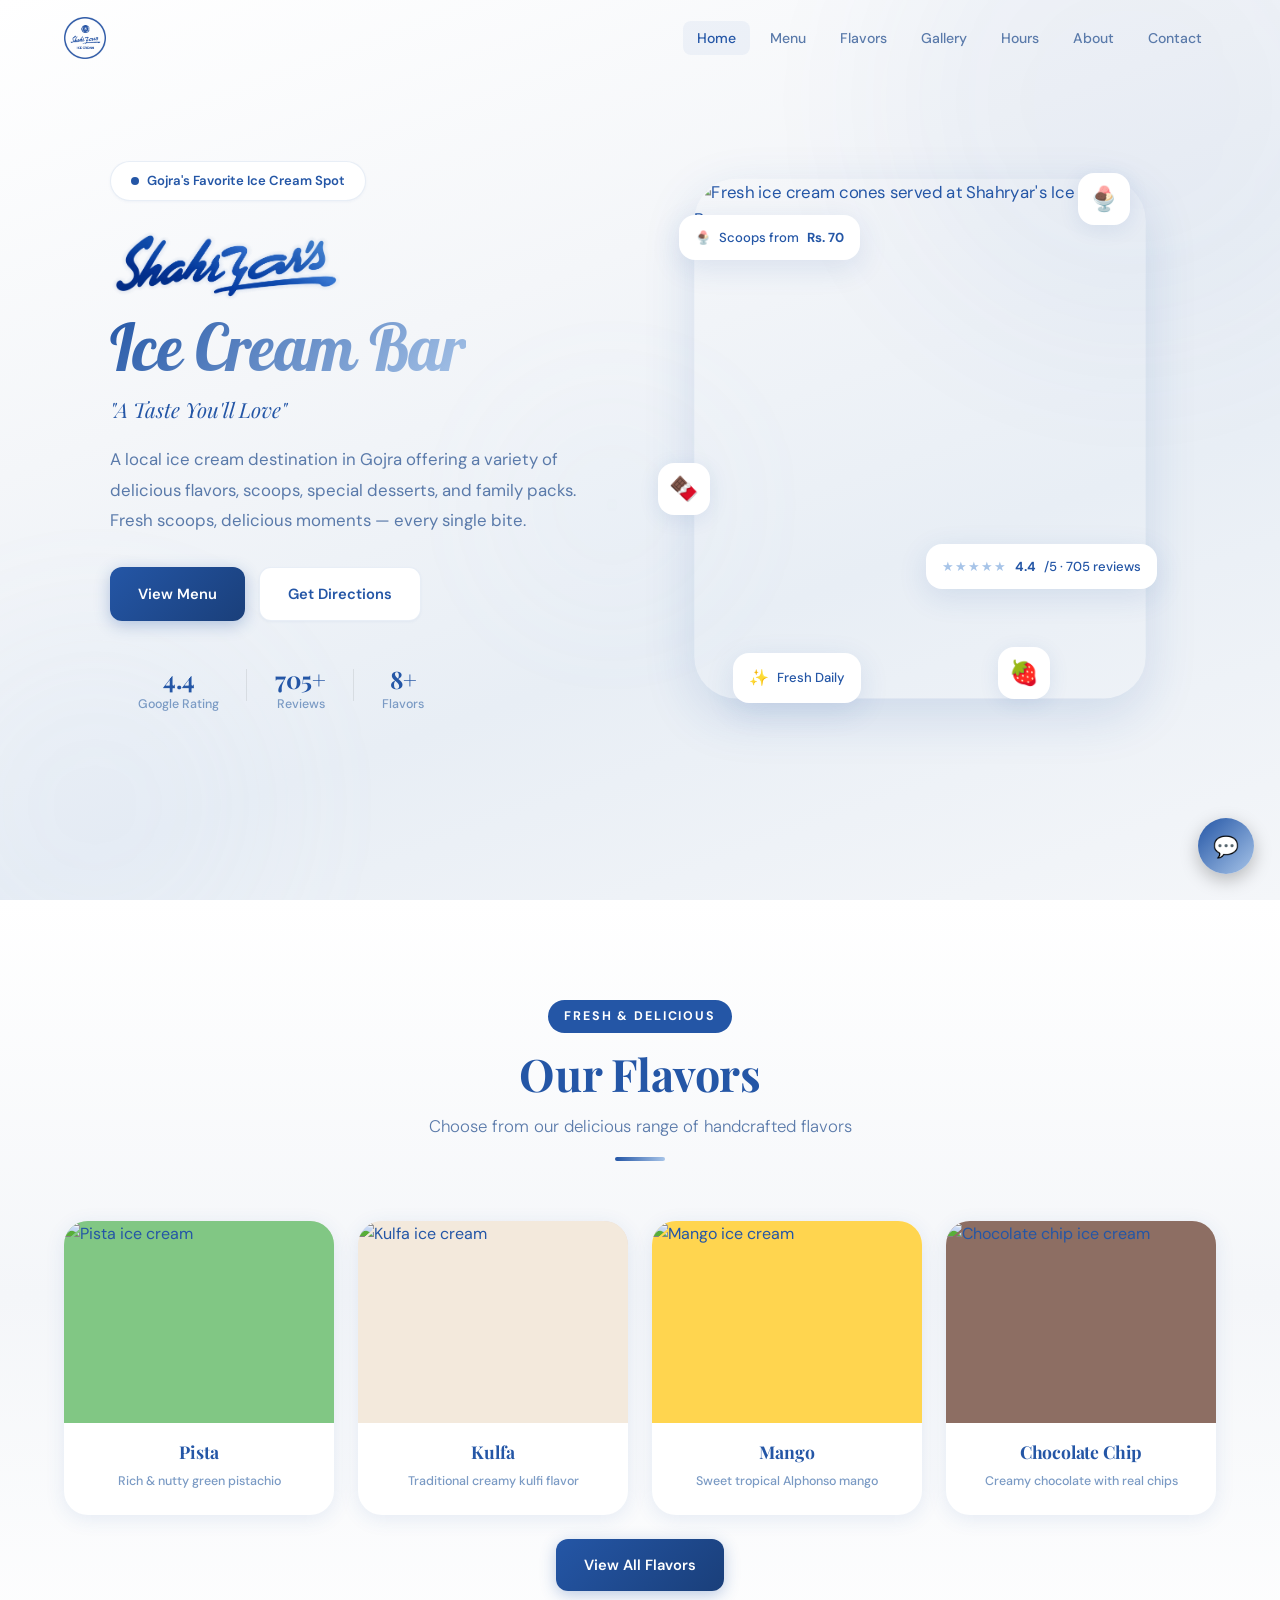
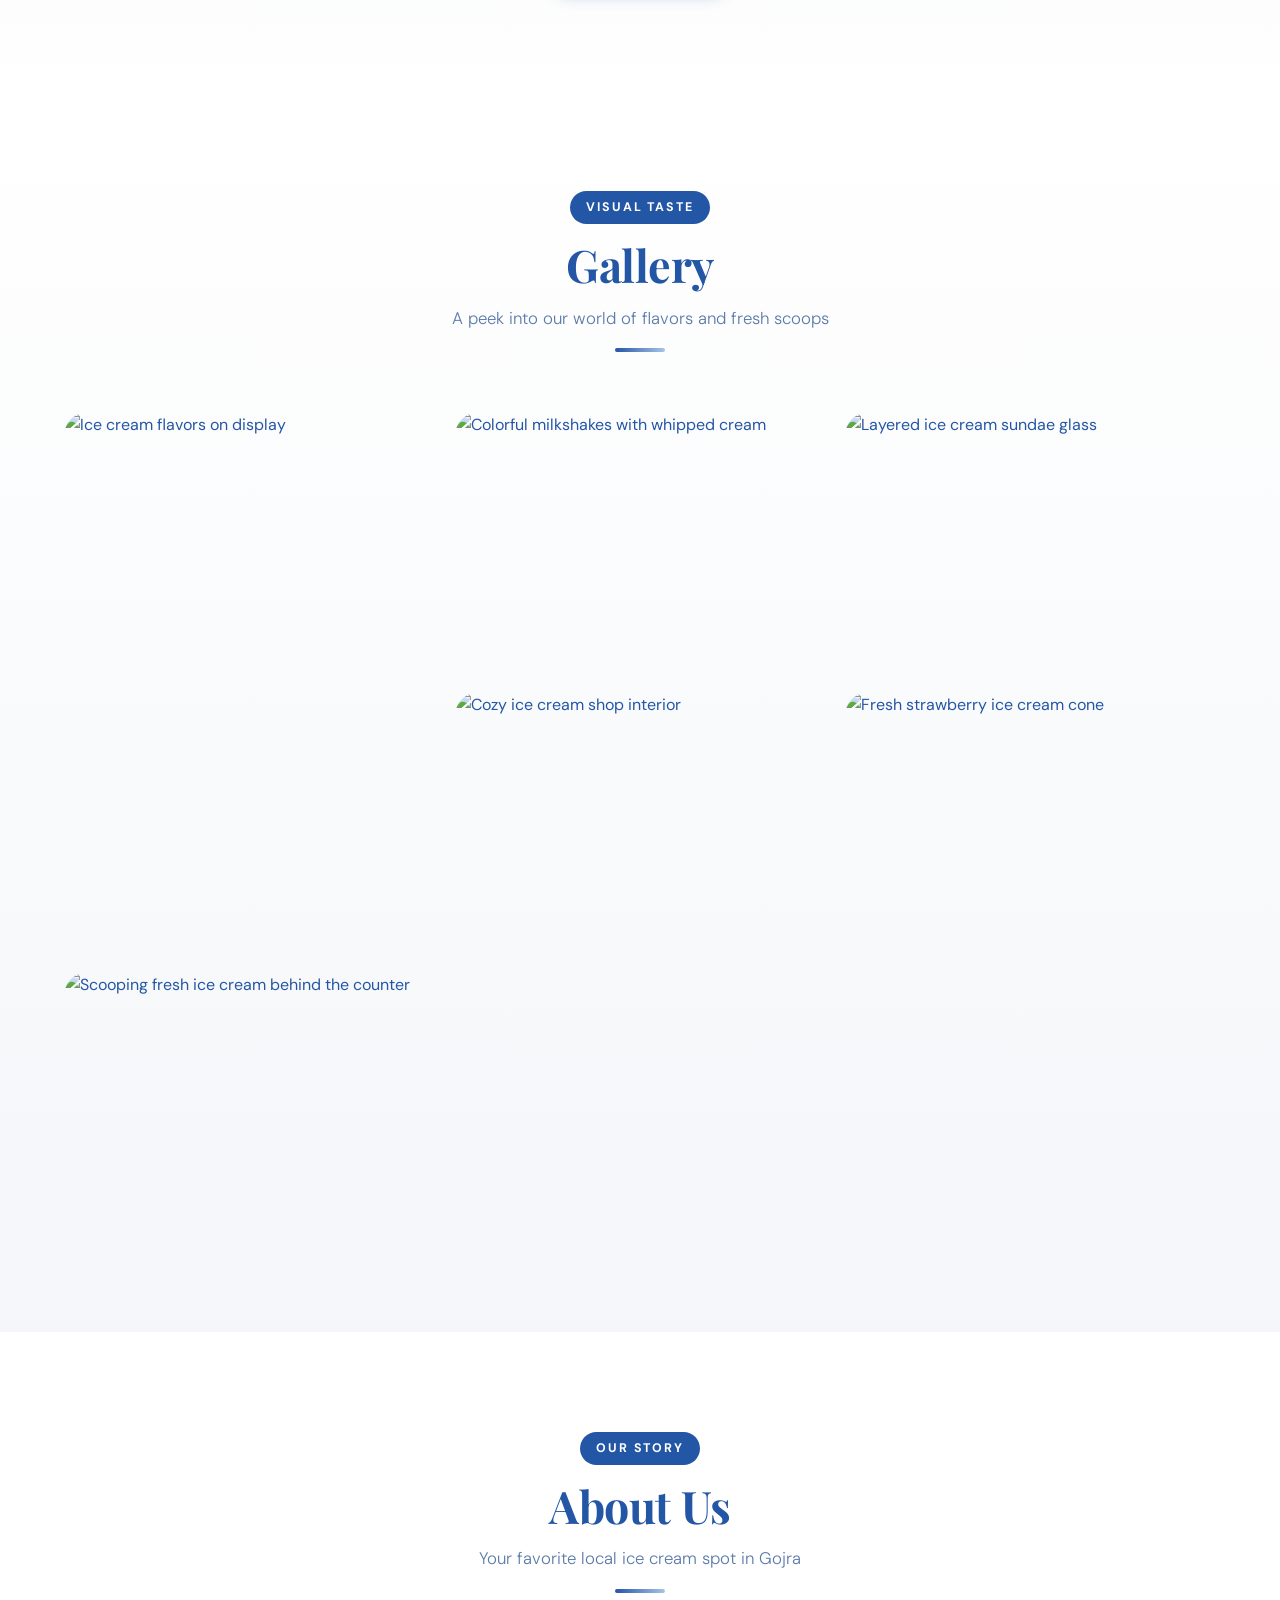
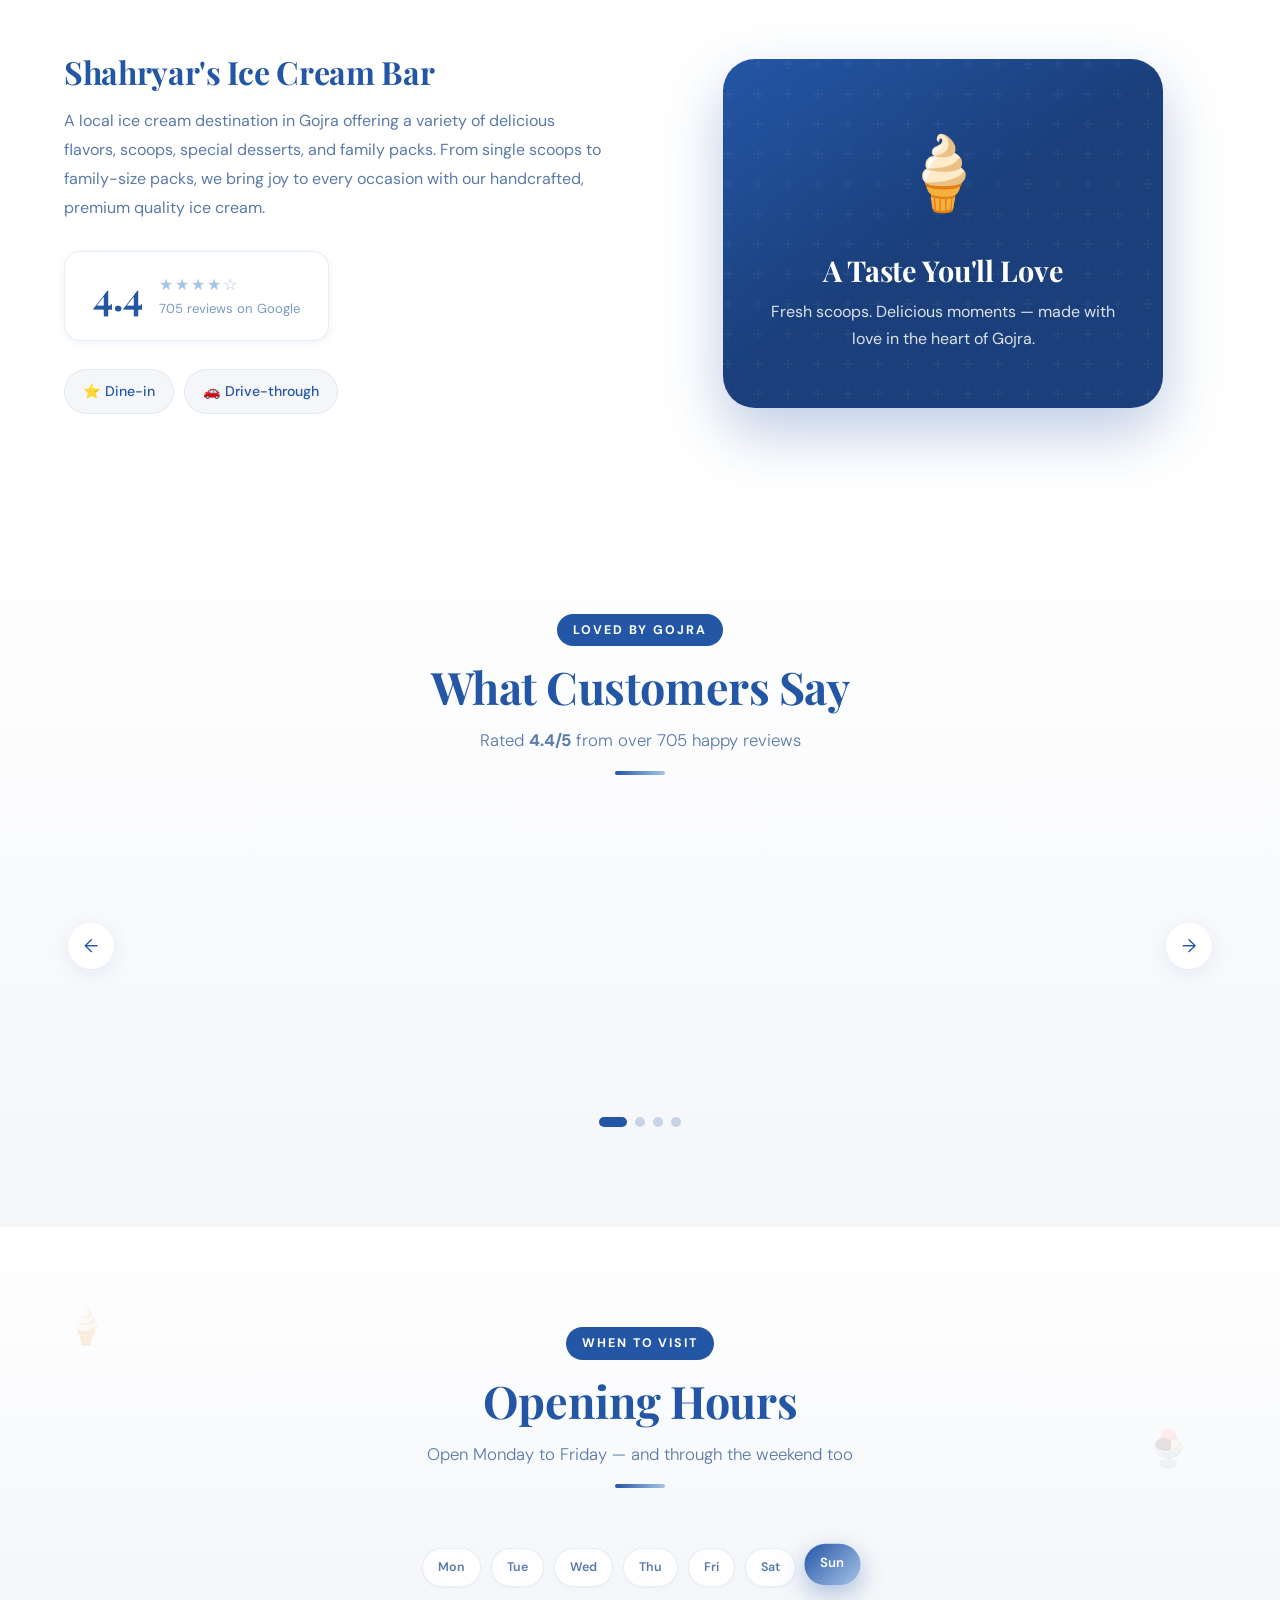
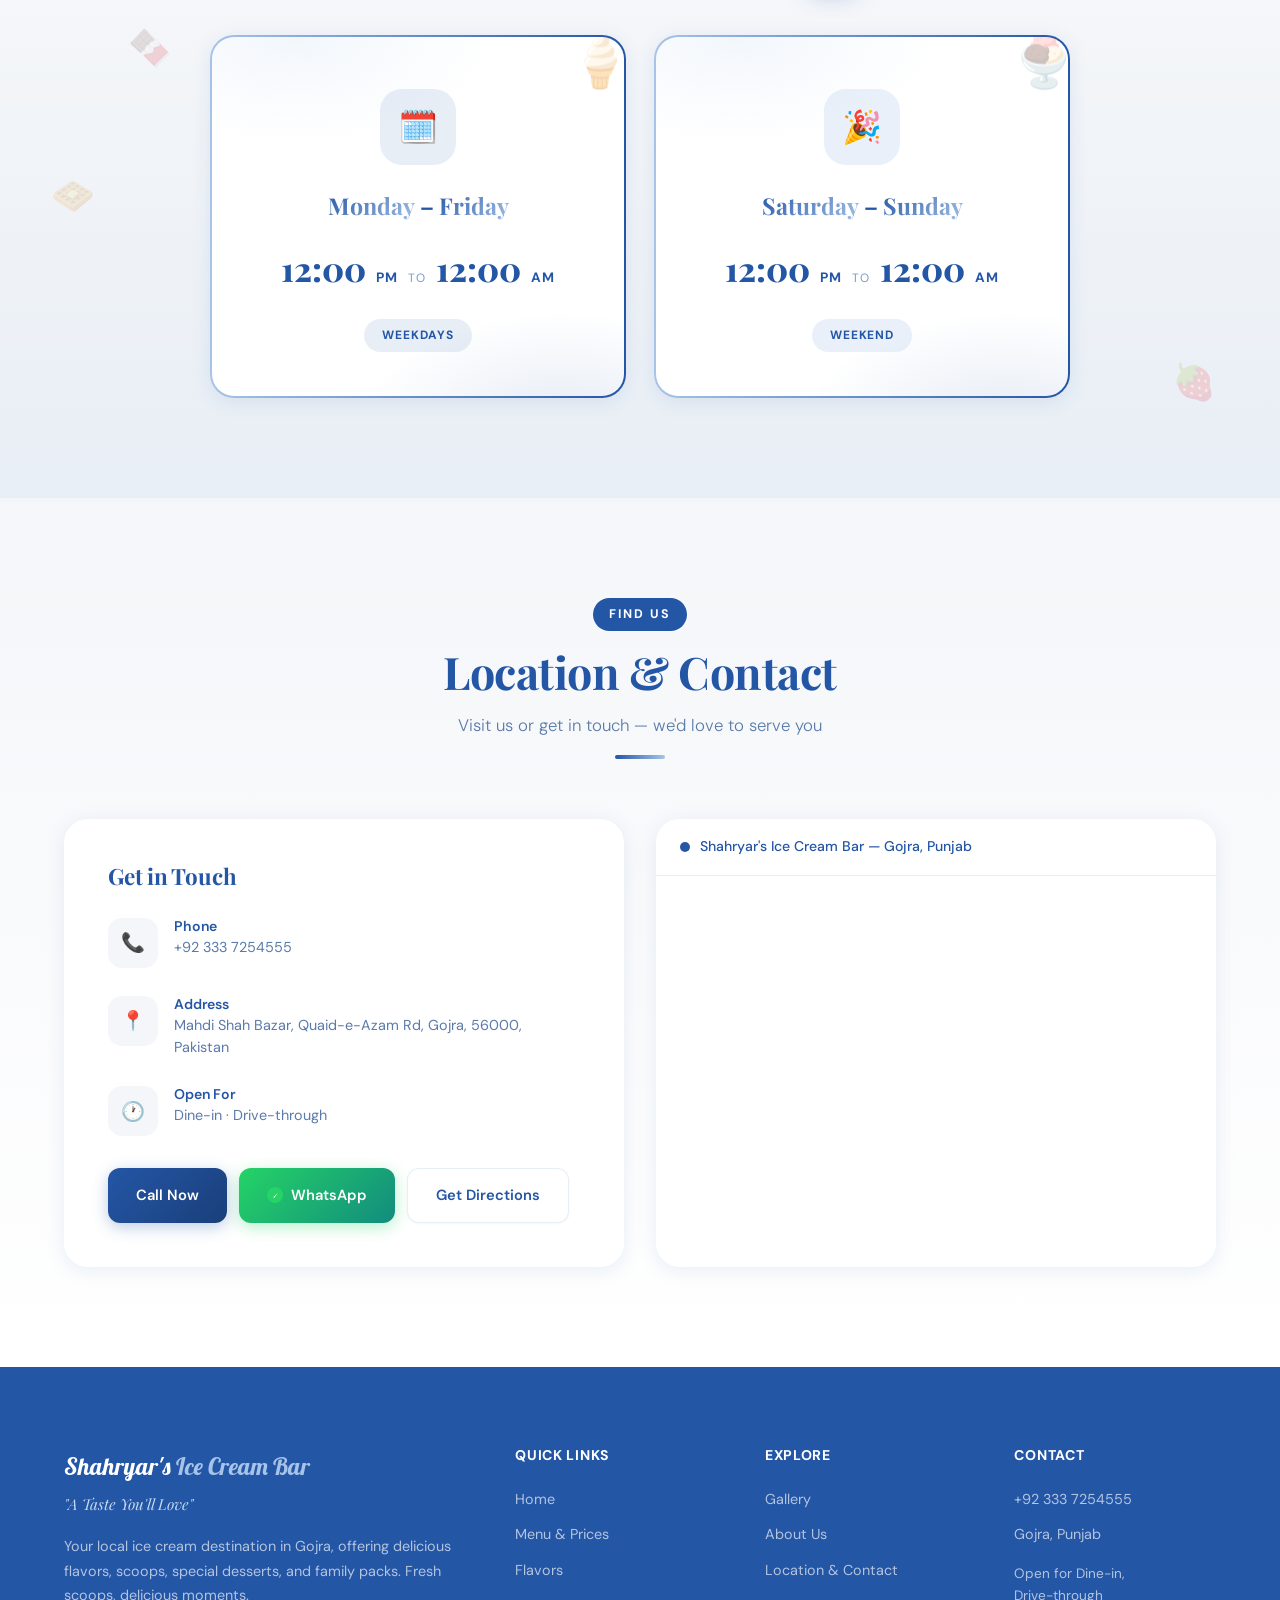
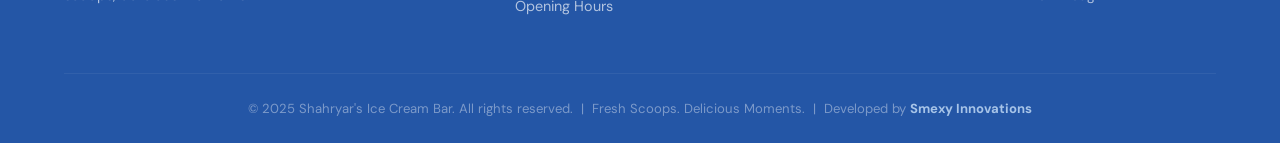
==== commit 30a71131: "feat: liquid glass admin tabs, hero logo image, About & Reviews CMS panels, file uploads across all " ====
--- a/index.html
+++ b/index.html
@@ -105,7 +105,7 @@
           <span class="pulse-dot"></span>
           Gojra's Favorite Ice Cream Spot
         </div>
-        <h1>Shahryar's<br><span class="highlight">Ice Cream Bar</span></h1>
+        <h1><img src="herologo.png" alt="Shahryar's" class="hero-logo"><br><span class="highlight">Ice Cream Bar</span></h1>
         <p class="hero-tagline">"A Taste You'll Love"</p>
         <p class="hero-desc">A local ice cream destination in Gojra offering a variety of delicious flavors, scoops, special desserts, and family packs. Fresh scoops, delicious moments — every single bite.</p>
         <div class="hero-actions">
@@ -281,28 +281,29 @@
   <section id="about">
     <div class="container">
       <div class="section-header" data-reveal>
-        <span class="overline">Our Story</span>
-        <h2>About Us</h2>
-        <p>Your favorite local ice cream spot in Gojra</p>
+        <span class="overline" id="aboutOverline">Our Story</span>
+        <h2 id="aboutTitle">About Us</h2>
+        <p id="aboutSubtitle">Your favorite local ice cream spot in Gojra</p>
         <div class="accent-bar"></div>
       </div>
 
       <div class="about-layout">
         <div class="about-text" data-reveal="left">
-          <h3>Shahryar's Ice Cream Bar</h3>
-          <p>A local ice cream destination in Gojra offering a variety of delicious flavors, scoops, special desserts, and family packs. From single scoops to family-size packs, we bring joy to every occasion with our handcrafted, premium quality ice cream.</p>
+          <h3 id="aboutHeading">Shahryar's Ice Cream Bar</h3>
+          <p id="aboutDesc">A local ice cream destination in Gojra offering a variety of delicious flavors, scoops, special desserts, and family packs. From single scoops to family-size packs, we bring joy to every occasion with our handcrafted, premium quality ice cream.</p>
 
           <div class="rating-card">
-            <div class="rc-score">4.4</div>
+            <div class="rc-score" id="rcScore">4.4</div>
             <div class="rc-details">
-              <div class="rc-stars">★★★★☆</div>
-              <div class="rc-count">705 reviews on Google</div>
+              <div class="rc-stars" id="rcStars">★★★★☆</div>
+              <div class="rc-count" id="rcCount">705 reviews on Google</div>
             </div>
           </div>
 
           <div class="about-tags">
-            <span class="about-tag">⭐ Dine-in</span>
-            <span class="about-tag">🚗 Drive-through</span>
+            <span class="about-tag" id="aboutTag1">⭐ Dine-in</span>
+            <span class="about-tag" id="aboutTag2">🚗 Drive-through</span>
+            <span class="about-tag" id="aboutTag3" hidden></span>
           </div>
         </div>
 
@@ -311,8 +312,8 @@
             <div class="ahc-bg"></div>
             <div class="ahc-content">
               <span class="ahc-icon">🍦</span>
-              <h3>A Taste You'll Love</h3>
-              <p>Fresh scoops. Delicious moments — made with love in the heart of Gojra.</p>
+              <h3 id="ahcTitle">A Taste You'll Love</h3>
+              <p id="ahcDesc">Fresh scoops. Delicious moments — made with love in the heart of Gojra.</p>
             </div>
           </div>
         </div>
@@ -324,9 +325,9 @@
   <section id="reviews" class="reviews-sec">
     <div class="container">
       <div class="section-header" data-reveal>
-        <span class="overline">Loved by Gojra</span>
-        <h2>What Customers Say</h2>
-        <p>Rated <strong>4.4/5</strong> from over 705 happy reviews</p>
+        <span class="overline" id="reviewsOverline">Loved by Gojra</span>
+        <h2 id="reviewsTitle">What Customers Say</h2>
+        <p id="reviewsSubtitle">Rated <strong id="reviewsSubtitleStrong">4.4/5</strong> from over 705 happy reviews</p>
         <div class="accent-bar"></div>
       </div>
 
@@ -601,12 +602,28 @@
     </button>
   </div>
 
+  <!-- ════════════════ POPUP (announcement modal) ════════════════ -->
+  <div class="popup-overlay" id="popupOverlay" hidden>
+    <div class="popup-modal" id="popupModal" role="dialog" aria-modal="true" aria-label="Announcement">
+      <button class="popup-close" id="popupClose" aria-label="Close announcement">✕</button>
+      <div class="popup-img-wrap">
+        <img class="popup-img" id="popupImg" src="" alt="">
+        <a class="popup-cta" id="popupLink" target="_blank" rel="noopener" hidden>Learn more →</a>
+      </div>
+      <div class="popup-body">
+        <h3 class="popup-title" id="popupTitle"></h3>
+      </div>
+      <div class="popup-dots" id="popupDots"></div>
+    </div>
+  </div>
+
   <!-- supabase-js CDN -->
   <script src="https://cdn.jsdelivr.net/npm/@supabase/supabase-js@2"></script>
   <script src="supabase-config.js"></script>
   <script src="supabase-client.js"></script>
   <script src="data.js"></script>
   <script src="site-home.js"></script>
+  <script src="site-popup.js"></script>
   <!-- JS -->
   <script src="script.js"></script>
 </body>
--- a/styles.css
+++ b/styles.css
@@ -399,6 +399,13 @@
   background-clip: text;
 }
 
+.hero-logo {
+  display: inline-block;
+  height: clamp(3rem, 6vw, 5rem);
+  width: auto;
+  object-fit: contain;
+}
+
 .hero-tagline {
   font-family: 'Playfair Display', serif;
   font-size: 1.3rem;
@@ -1482,6 +1489,8 @@
 }
 
 .about-tag:hover { background: var(--accent-light); }
+
+.about-tag[hidden] { display: none; }
 
 /* About Visual Card */
 .about-visual {
@@ -2391,4 +2400,269 @@
     opacity: 1;
     background: linear-gradient(to top, rgba(36,86,166,0.7) 0%, transparent 60%);
   }
+}
+
+/* ═══════════════════════════════════════════════
+   POPUP / ANNOUNCEMENT MODAL
+   ═══════════════════════════════════════════════ */
+.popup-overlay {
+  position: fixed;
+  inset: 0;
+  z-index: 12000;
+  display: flex;
+  align-items: center;
+  justify-content: center;
+  padding: 20px;
+  background: rgba(10, 18, 32, 0.72);
+  backdrop-filter: blur(6px);
+  -webkit-backdrop-filter: blur(6px);
+  opacity: 0;
+  transition: opacity 0.35s ease;
+}
+.popup-overlay[hidden] {
+  display: none !important;
+  pointer-events: none;
+}
+.popup-overlay.visible { opacity: 1; }
+.popup-overlay.closing { opacity: 0; }
+
+.popup-modal {
+  position: relative;
+  width: min(424px, 90vw, 82vh);
+  aspect-ratio: 1 / 1;
+  border-radius: 24px;
+  overflow: hidden;
+  background: #0d1b33;
+  box-shadow:
+    0 0 0 1px rgba(255, 255, 255, 0.12),
+    0 40px 90px rgba(0, 0, 0, 0.55),
+    0 8px 32px rgba(36, 86, 166, 0.3);
+}
+/* ── Entrance: springy reveal with blur ── */
+.popup-overlay.visible .popup-modal {
+  animation: popReveal 0.7s cubic-bezier(0.16, 1.3, 0.3, 1) both;
+}
+@keyframes popReveal {
+  0%   { opacity: 0; transform: translateY(46px) scale(0.72); filter: blur(10px); }
+  60%  { opacity: 1; transform: translateY(-6px) scale(1.03); filter: blur(0); }
+  100% { opacity: 1; transform: none; filter: blur(0); }
+}
+/* ── Rotation: slides out to the left ── */
+.popup-modal.fading {
+  animation: popFadeOut 0.3s ease both;
+}
+@keyframes popFadeOut {
+  100% { opacity: 0; transform: translateX(-72px) scale(0.94) rotate(4deg); }
+}
+/* ── Rotation: next popup slides in from the right ── */
+.popup-modal.entering {
+  animation: popSlideIn 0.55s cubic-bezier(0.16, 1, 0.3, 1) both;
+}
+@keyframes popSlideIn {
+  0%   { opacity: 0; transform: translateX(92px) scale(0.9) rotate(-3deg); }
+  100% { opacity: 1; transform: none; }
+}
+/* ── One-shot shine sweep across the card ── */
+.popup-overlay.visible .popup-modal::after {
+  content: "";
+  position: absolute;
+  inset: 0;
+  z-index: 5;
+  pointer-events: none;
+  background: linear-gradient(115deg, transparent 32%, rgba(255, 255, 255, 0.22) 50%, transparent 68%);
+  transform: translateX(-130%) skewX(-12deg);
+  animation: shineSweep 1.1s ease-out 0.85s both;
+}
+@keyframes shineSweep {
+  100% { transform: translateX(130%) skewX(-12deg); }
+}
+
+.popup-close {
+  position: absolute;
+  top: 14px;
+  right: 14px;
+  z-index: 6;
+  width: 38px;
+  height: 38px;
+  border: none;
+  border-radius: 50%;
+  background: rgba(255, 255, 255, 0.15);
+  backdrop-filter: blur(8px);
+  -webkit-backdrop-filter: blur(8px);
+  border: 1px solid rgba(255, 255, 255, 0.35);
+  color: #fff;
+  font-size: 1rem;
+  cursor: pointer;
+  display: flex;
+  align-items: center;
+  justify-content: center;
+  box-shadow: 0 4px 14px rgba(0, 0, 0, 0.25);
+  transition: transform 0.25s ease, background 0.25s ease, box-shadow 0.25s ease;
+}
+.popup-close:hover {
+  transform: rotate(90deg) scale(1.12);
+  background: #e63946;
+  box-shadow: 0 6px 20px rgba(230, 57, 70, 0.55);
+}
+
+.popup-img-wrap {
+  position: absolute;
+  inset: 0;
+  z-index: 1;
+  overflow: hidden;
+}
+/* duotone hue-shift wash over the photo */
+.popup-img-wrap::before {
+  content: "";
+  position: absolute;
+  inset: -12%;
+  z-index: 1;
+  background: linear-gradient(120deg, rgba(36, 86, 166, 0.4), rgba(230, 57, 70, 0.35));
+  mix-blend-mode: soft-light;
+  animation: hueShift 8s ease-in-out infinite alternate;
+}
+@keyframes hueShift {
+  0%   { transform: translate(-4%, -4%) rotate(-3deg); }
+  100% { transform: translate(4%, 4%) rotate(3deg); }
+}
+/* legibility gradient */
+.popup-img-wrap::after {
+  content: "";
+  position: absolute;
+  inset: 0;
+  z-index: 2;
+  background: linear-gradient(to top, rgba(6, 12, 26, 0.82) 0%, rgba(6, 12, 26, 0.12) 42%, rgba(6, 12, 26, 0.35) 100%);
+}
+.popup-img {
+  display: block;
+  width: 100%;
+  height: 100%;
+  object-fit: cover;
+  animation: kenburns 22s ease-in-out infinite alternate;
+}
+@keyframes kenburns {
+  0%   { transform: scale(1) translate(0, 0); }
+  100% { transform: scale(1.12) translate(-3%, -2%); }
+}
+
+.popup-cta {
+  position: absolute;
+  left: 50%;
+  bottom: 58px;
+  z-index: 4;
+  display: inline-block;
+  transform: translateX(-50%);
+  padding: 11px 26px;
+  border-radius: 50px;
+  background: linear-gradient(135deg, rgba(255, 255, 255, 0.28), rgba(255, 255, 255, 0.14));
+  border: 1px solid rgba(255, 255, 255, 0.5);
+  backdrop-filter: blur(8px);
+  -webkit-backdrop-filter: blur(8px);
+  color: #fff;
+  font-weight: 600;
+  font-size: 0.9rem;
+  letter-spacing: 0.3px;
+  text-decoration: none;
+  box-shadow: 0 8px 24px rgba(0, 0, 0, 0.3);
+  animation: ctaGlow 3s ease-in-out infinite alternate;
+  transition: transform 0.25s ease, box-shadow 0.25s ease, background 0.25s ease;
+}
+.popup-cta:hover {
+  transform: translateX(-50%) translateY(-3px) scale(1.05);
+  background: linear-gradient(135deg, rgba(255, 255, 255, 0.4), rgba(255, 255, 255, 0.22));
+  box-shadow: 0 14px 34px rgba(0, 0, 0, 0.4);
+}
+@keyframes ctaGlow {
+  0%   { box-shadow: 0 8px 24px rgba(0, 0, 0, 0.3); }
+  100% { box-shadow: 0 8px 30px rgba(255, 255, 255, 0.28); }
+}
+
+.popup-body {
+  position: absolute;
+  top: 16px;
+  left: 16px;
+  right: 16px;
+  z-index: 3;
+  text-align: center;
+  pointer-events: none;
+}
+.popup-title {
+  display: inline-block;
+  margin: 0;
+  max-width: 100%;
+  padding: 9px 18px;
+  border-radius: 50px;
+  background: rgba(6, 12, 26, 0.4);
+  border: 1px solid rgba(255, 255, 255, 0.22);
+  backdrop-filter: blur(8px);
+  -webkit-backdrop-filter: blur(8px);
+  font-family: var(--font-heading, 'Playfair Display', serif);
+  font-size: 1.35rem;
+  color: #fff;
+  text-shadow: 0 2px 14px rgba(0, 0, 0, 0.4);
+}
+
+.popup-dots {
+  position: absolute;
+  left: 0;
+  right: 0;
+  bottom: 18px;
+  z-index: 3;
+  display: flex;
+  align-items: center;
+  justify-content: center;
+  gap: 8px;
+  padding: 0;
+}
+.popup-dot {
+  width: 8px;
+  height: 8px;
+  border-radius: 50%;
+  background: rgba(255, 255, 255, 0.45);
+  border: 1px solid rgba(255, 255, 255, 0.35);
+  cursor: pointer;
+  transition: width 0.3s cubic-bezier(0.16, 1, 0.3, 1), background 0.3s ease, transform 0.3s ease;
+  animation: dotPop 0.45s cubic-bezier(0.16, 1.3, 0.3, 1) backwards;
+}
+.popup-dot:nth-child(2) { animation-delay: 0.06s; }
+.popup-dot:nth-child(3) { animation-delay: 0.12s; }
+.popup-dot:nth-child(4) { animation-delay: 0.18s; }
+.popup-dot:nth-child(5) { animation-delay: 0.24s; }
+.popup-dot:nth-child(6) { animation-delay: 0.3s; }
+.popup-dot:hover {
+  transform: scale(1.4);
+  background: rgba(255, 255, 255, 0.85);
+}
+.popup-dot.active {
+  width: 26px;
+  border-radius: 6px;
+  background: linear-gradient(90deg, #ffd166, #fff);
+  border-color: transparent;
+  box-shadow: 0 2px 10px rgba(255, 209, 102, 0.6);
+}
+@keyframes dotPop {
+  from { opacity: 0; transform: scale(0.3); }
+  to   { opacity: 1; transform: none; }
+}
+
+/* ── POPUP: small screens (stays square) ── */
+@media (max-width: 640px) {
+  .popup-overlay { padding: 14px; }
+  .popup-modal { border-radius: 20px; }
+  .popup-close { top: 12px; right: 12px; width: 34px; height: 34px; font-size: 0.85rem; }
+  .popup-cta { bottom: 50px; padding: 9px 20px; font-size: 0.8rem; }
+  .popup-title { font-size: 1.1rem; padding: 7px 14px; }
+  .popup-dots { bottom: 14px; gap: 6px; }
+  .popup-dot { width: 7px; height: 7px; }
+  .popup-dot.active { width: 20px; }
+}
+
+@media (prefers-reduced-motion: reduce) {
+  .popup-img,
+  .popup-img-wrap::before,
+  .popup-cta,
+  .popup-overlay.visible .popup-modal::after { animation: none; }
+  .popup-overlay.visible .popup-modal,
+  .popup-modal.fading,
+  .popup-modal.entering { animation-duration: 0.01s; }
 }
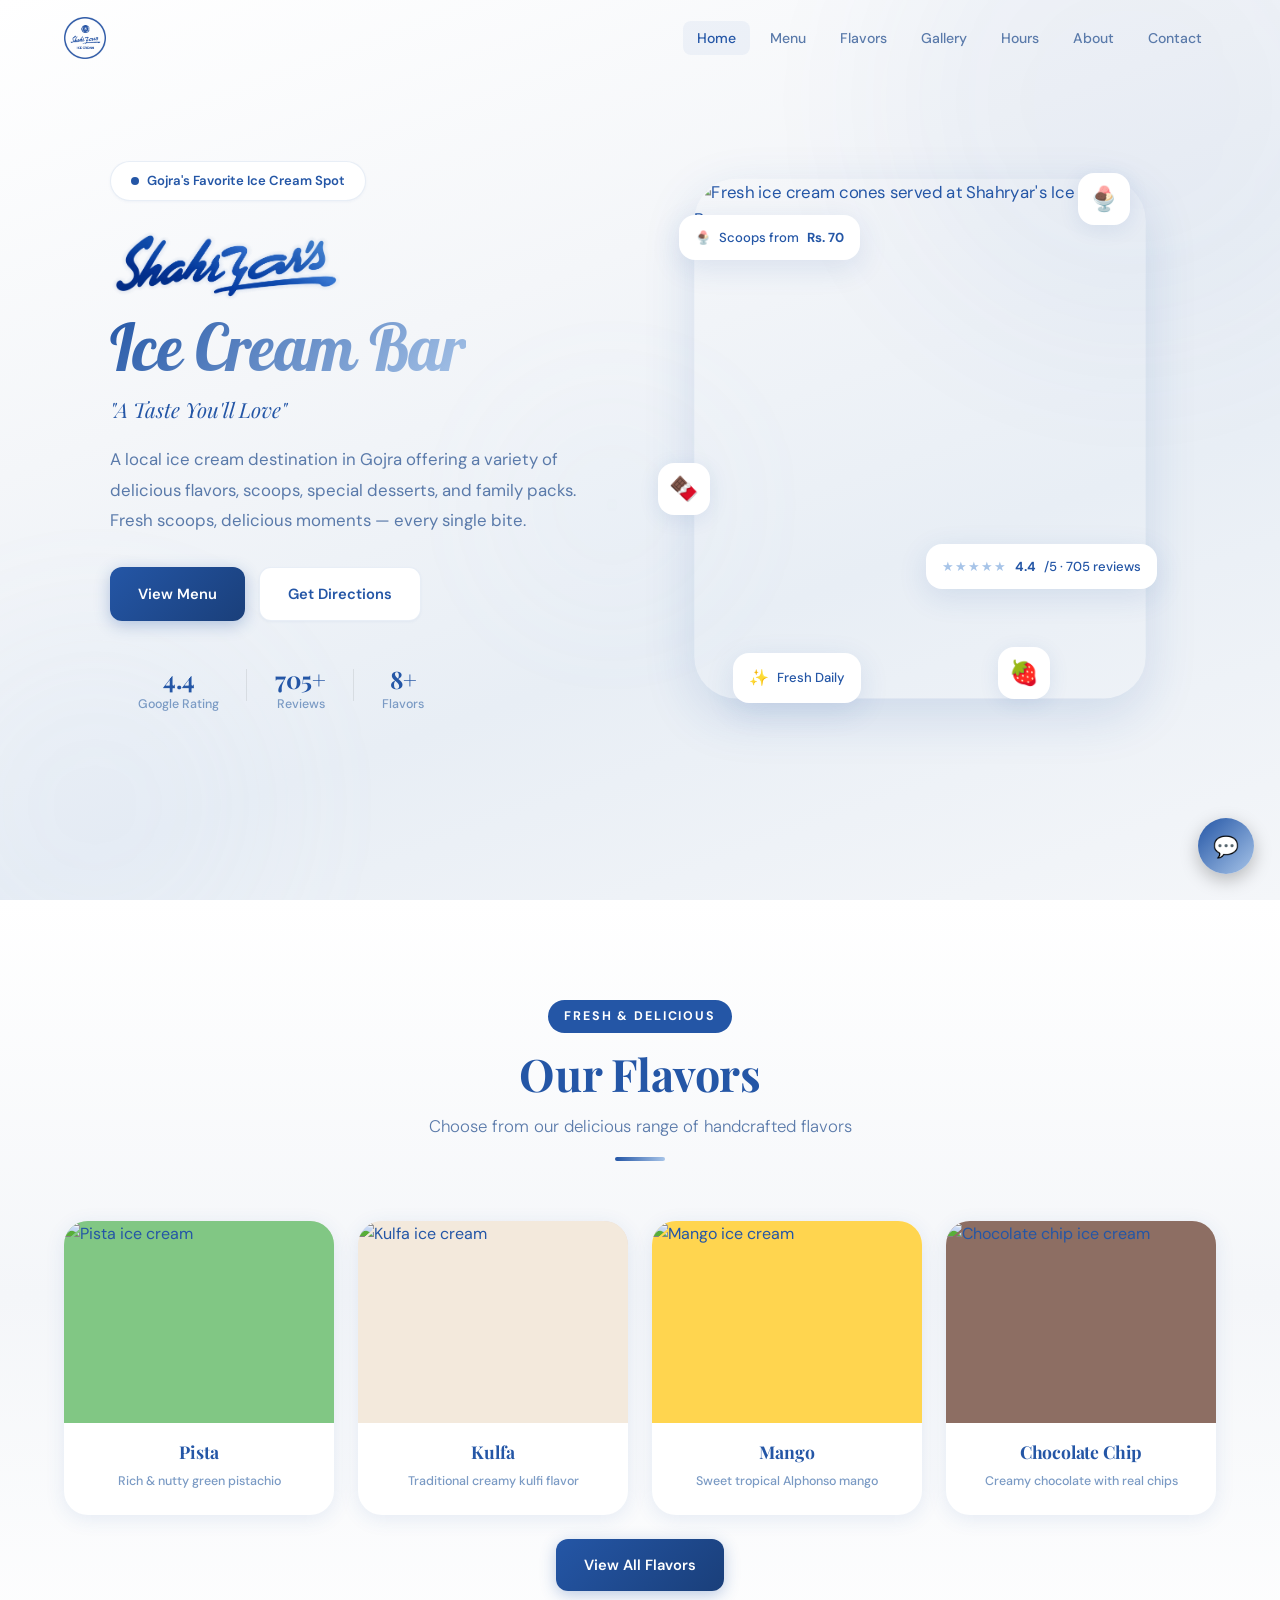
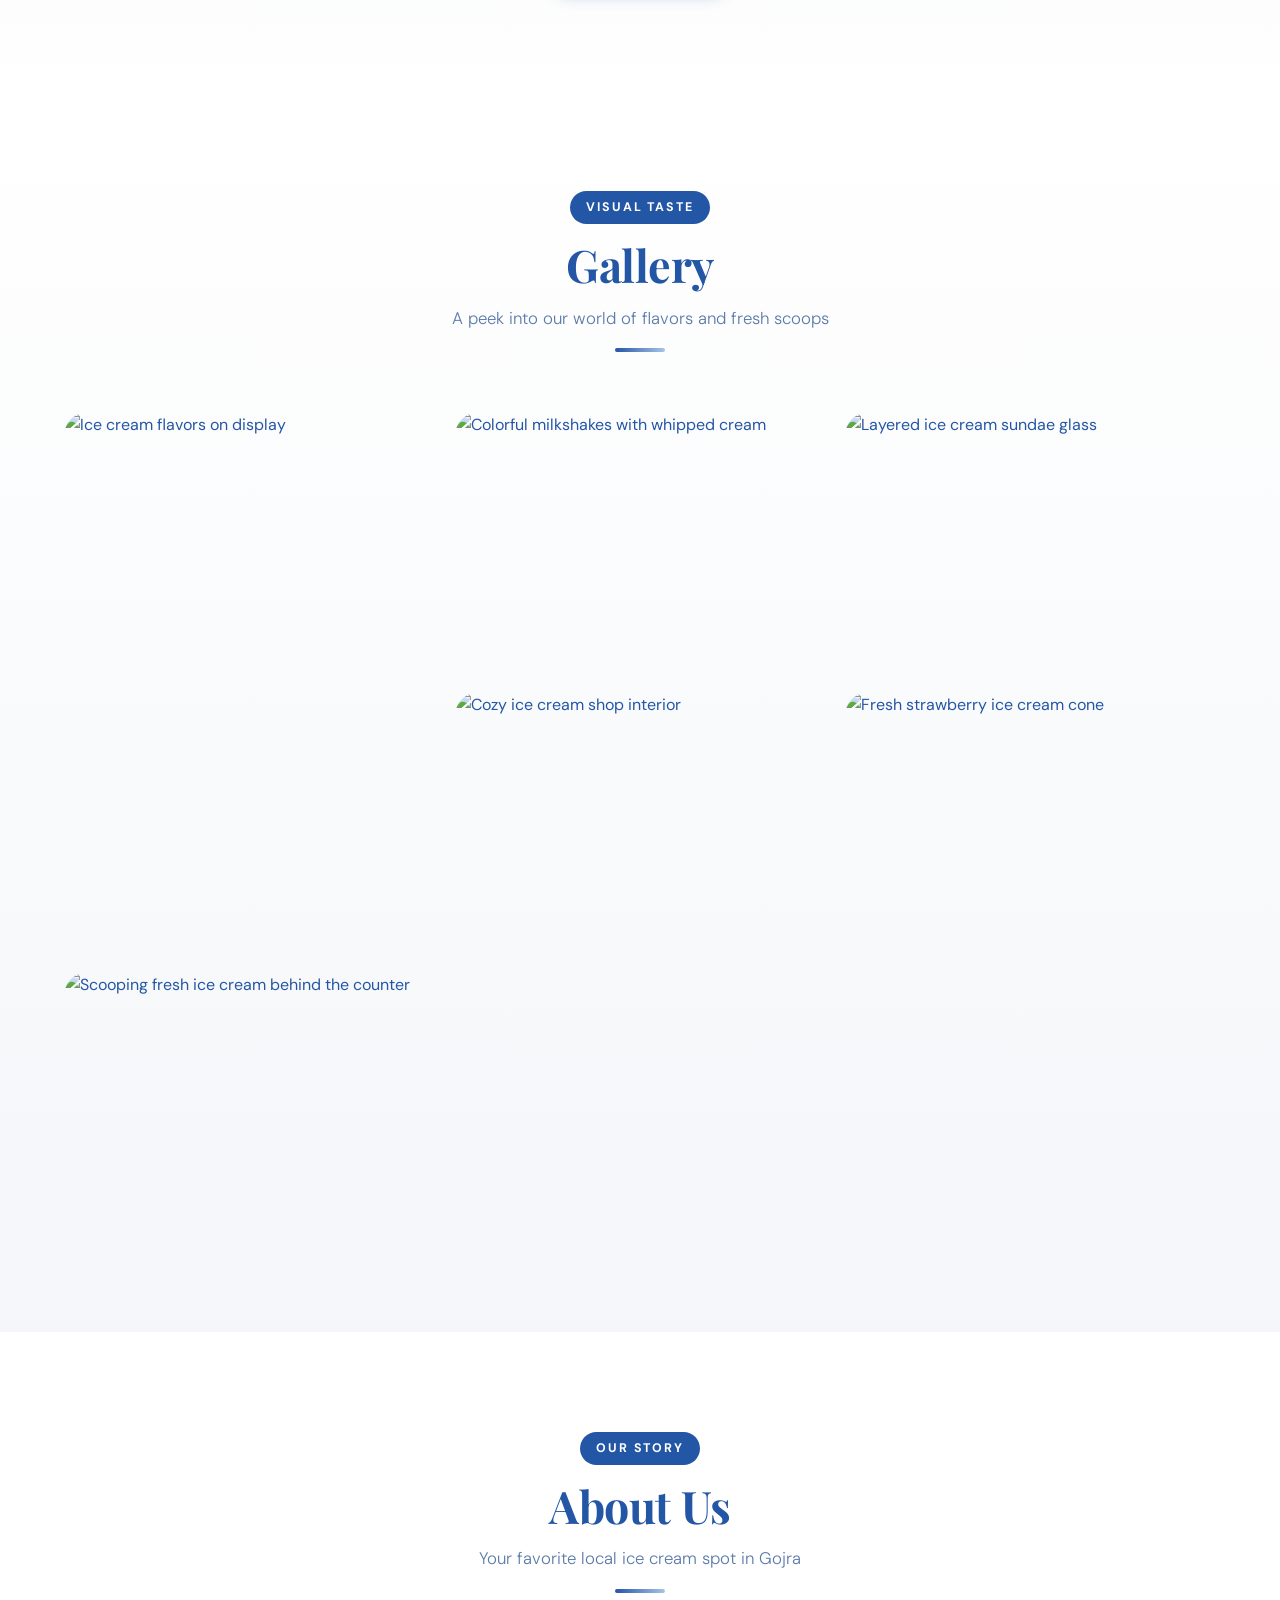
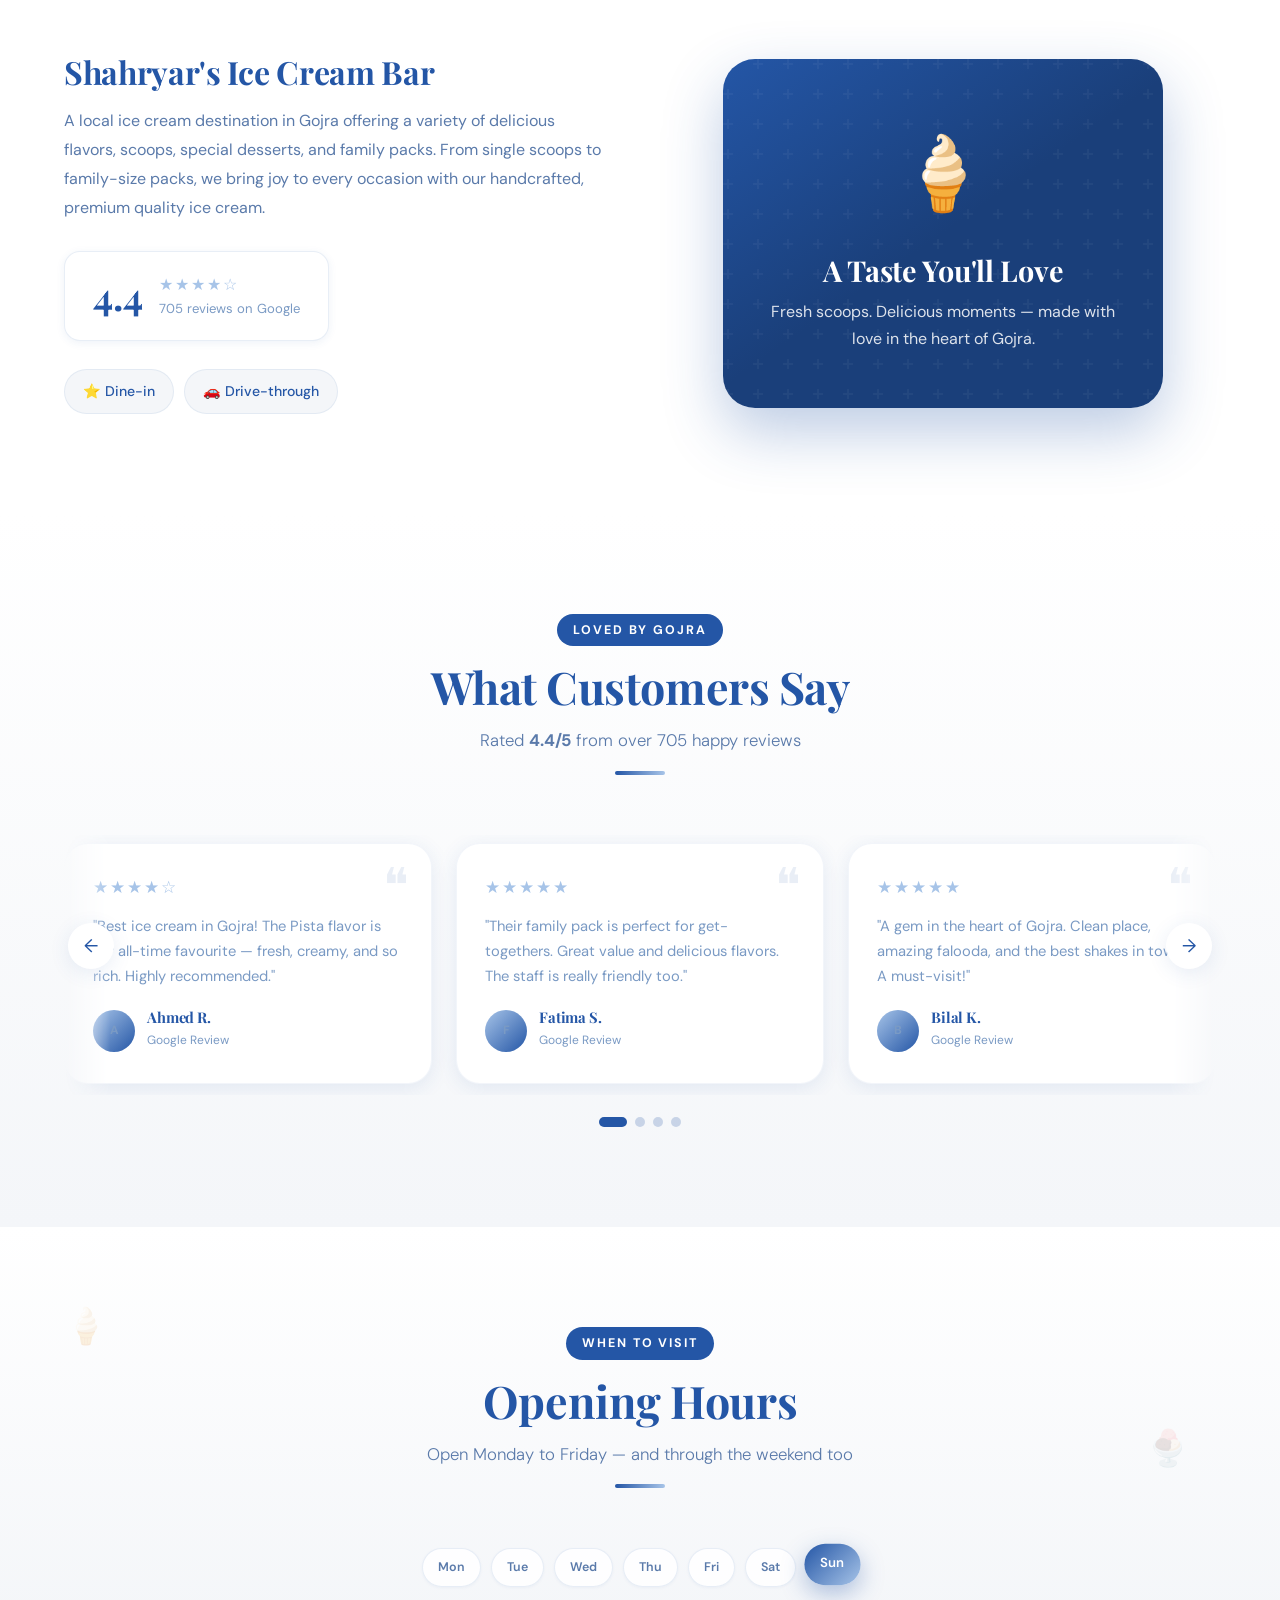
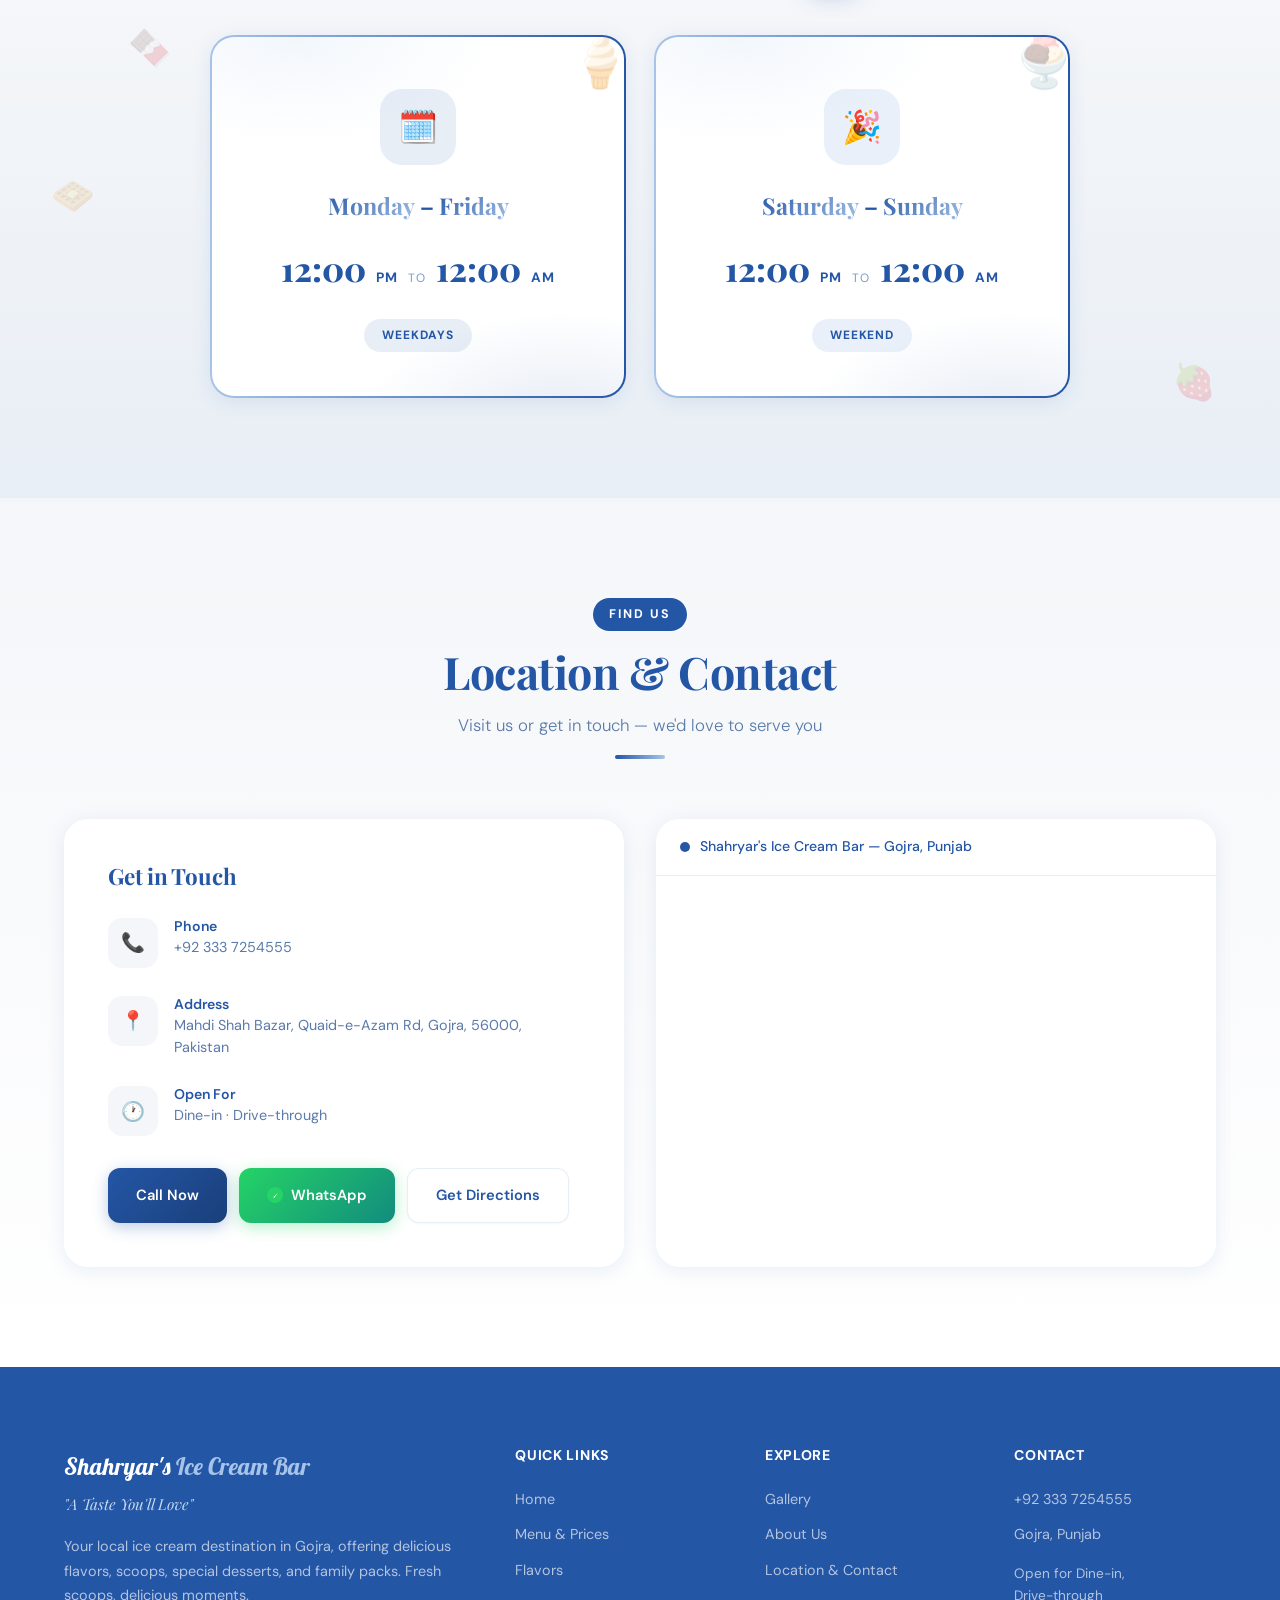
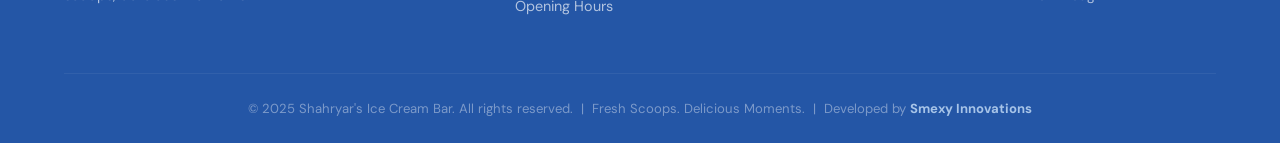
==== commit a0c1a756: "fix: use Shahryar logo as Open Graph image for Google search preview" ====
--- a/index.html
+++ b/index.html
@@ -17,7 +17,10 @@
   <meta property="og:type" content="website">
   <meta property="og:title" content="Shahryar's Ice Cream Bar | A Taste You'll Love">
   <meta property="og:description" content="Fresh scoops, delicious moments. Premium ice cream, flavors, falooda, shakes & family packs in Gojra, Pakistan.">
-  <meta property="og:image" content="https://images.unsplash.com/photo-1499856871958-5b9627545d1a?w=1200&q=80">
+  <meta property="og:image" content="https://shahryars-icecream.vercel.app/logo.png">
+  <meta property="og:image:width" content="500">
+  <meta property="og:image:height" content="500">
+  <meta property="og:image:alt" content="Shahryar's Ice Cream Bar">
   <meta property="og:locale" content="en_PK">
   <link rel="preconnect" href="https://fonts.googleapis.com">
   <link rel="preconnect" href="https://fonts.gstatic.com" crossorigin>
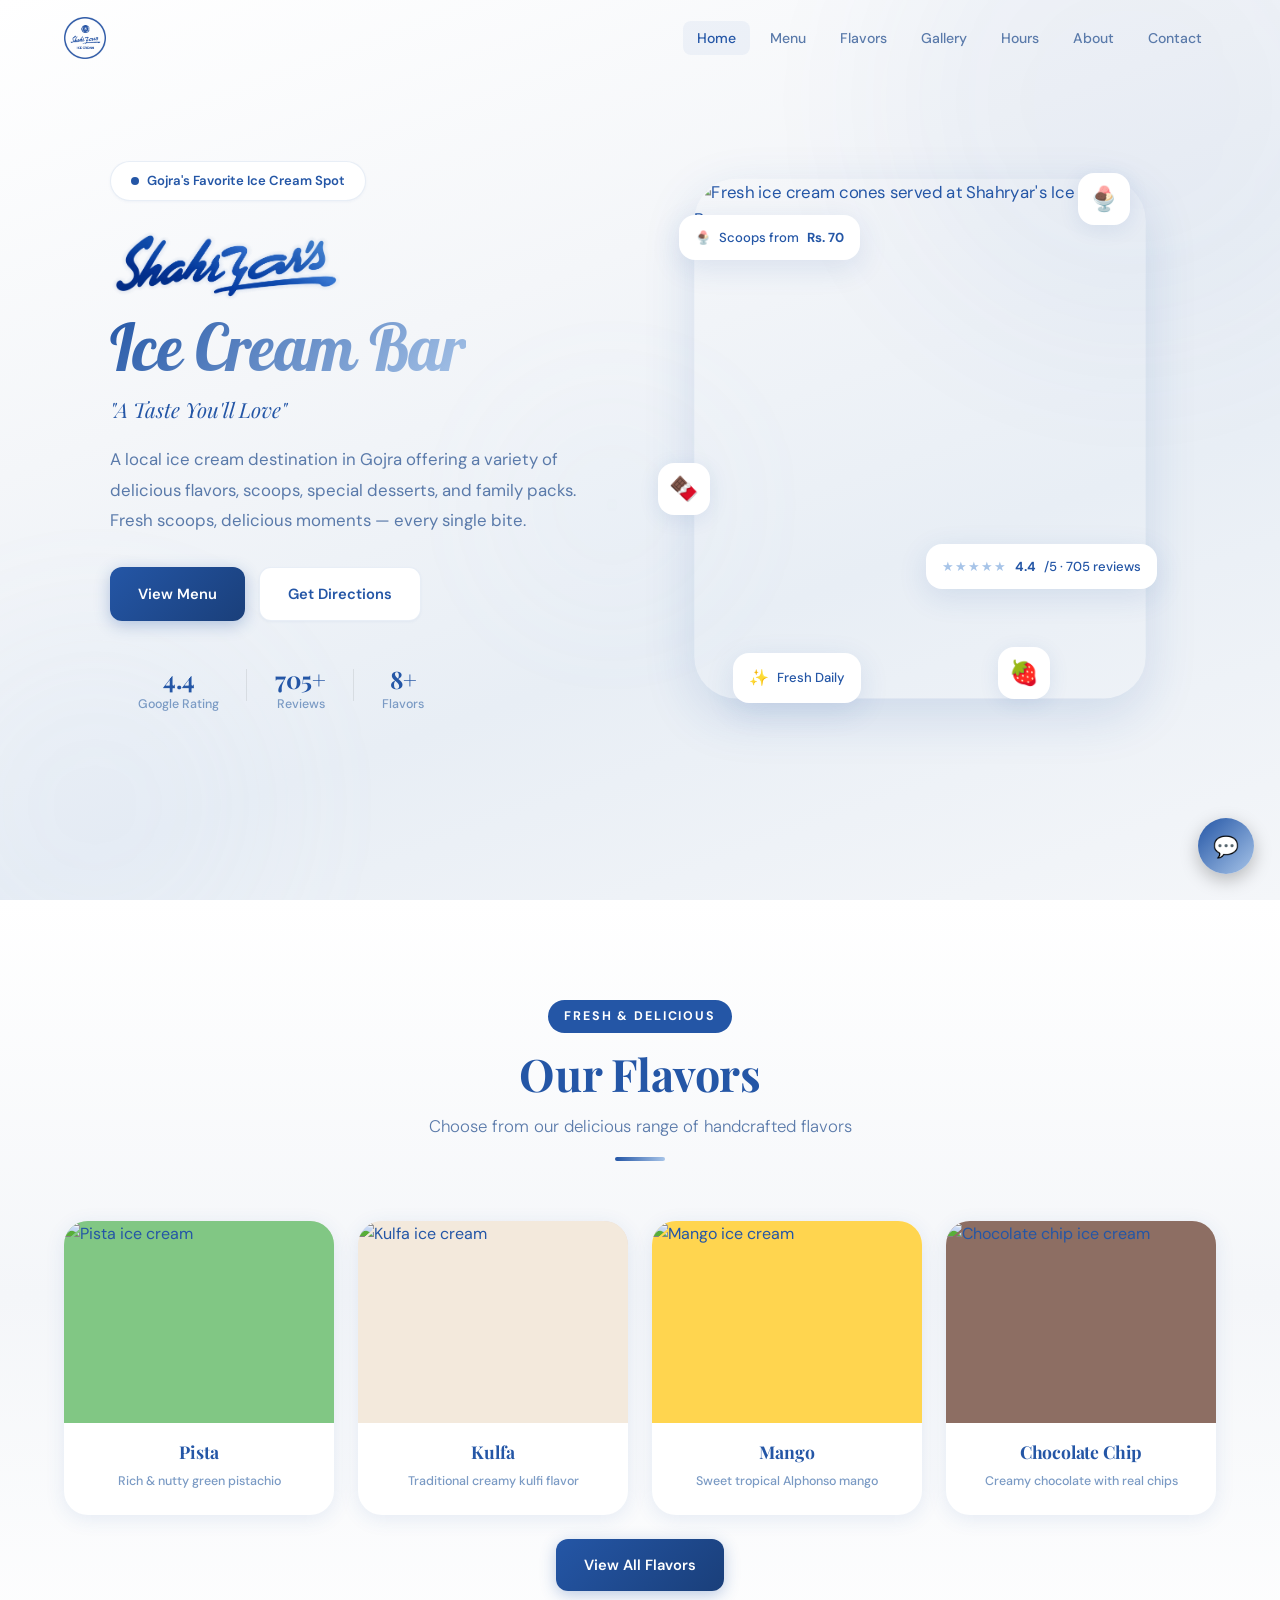
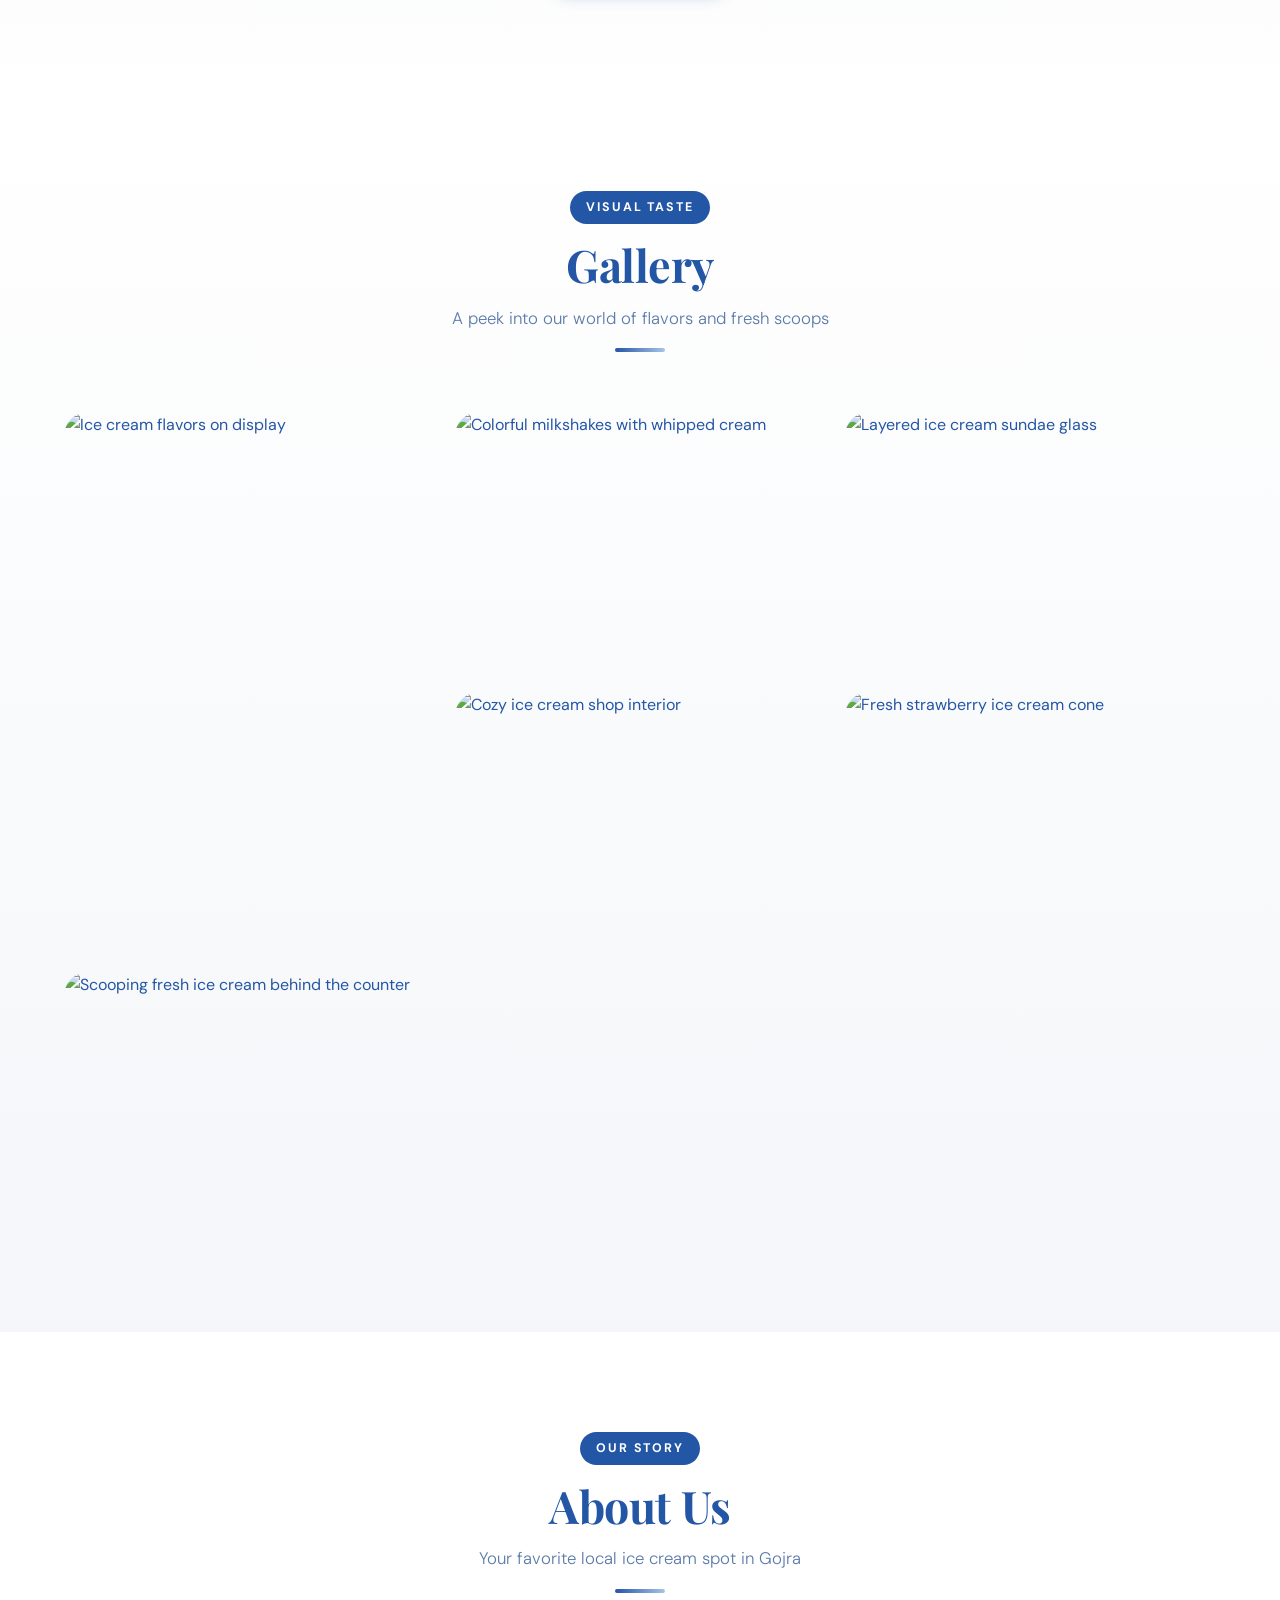
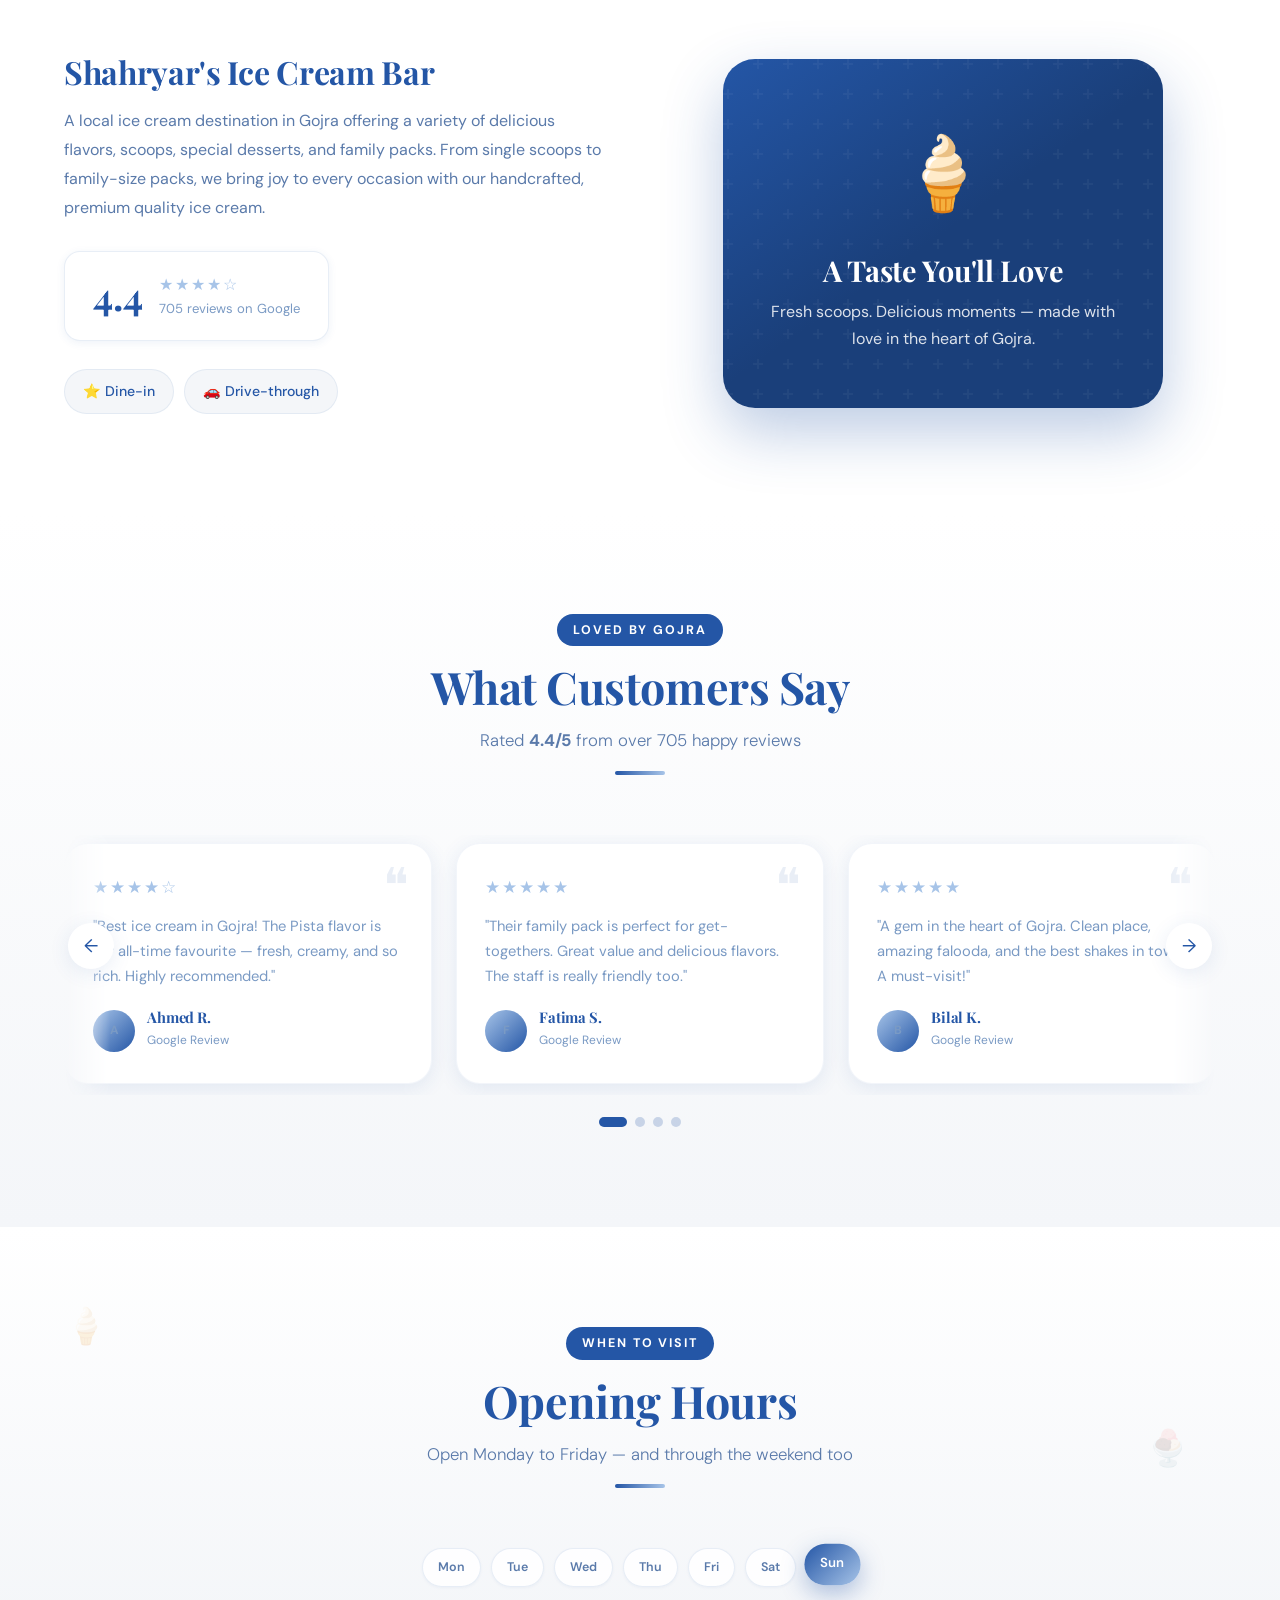
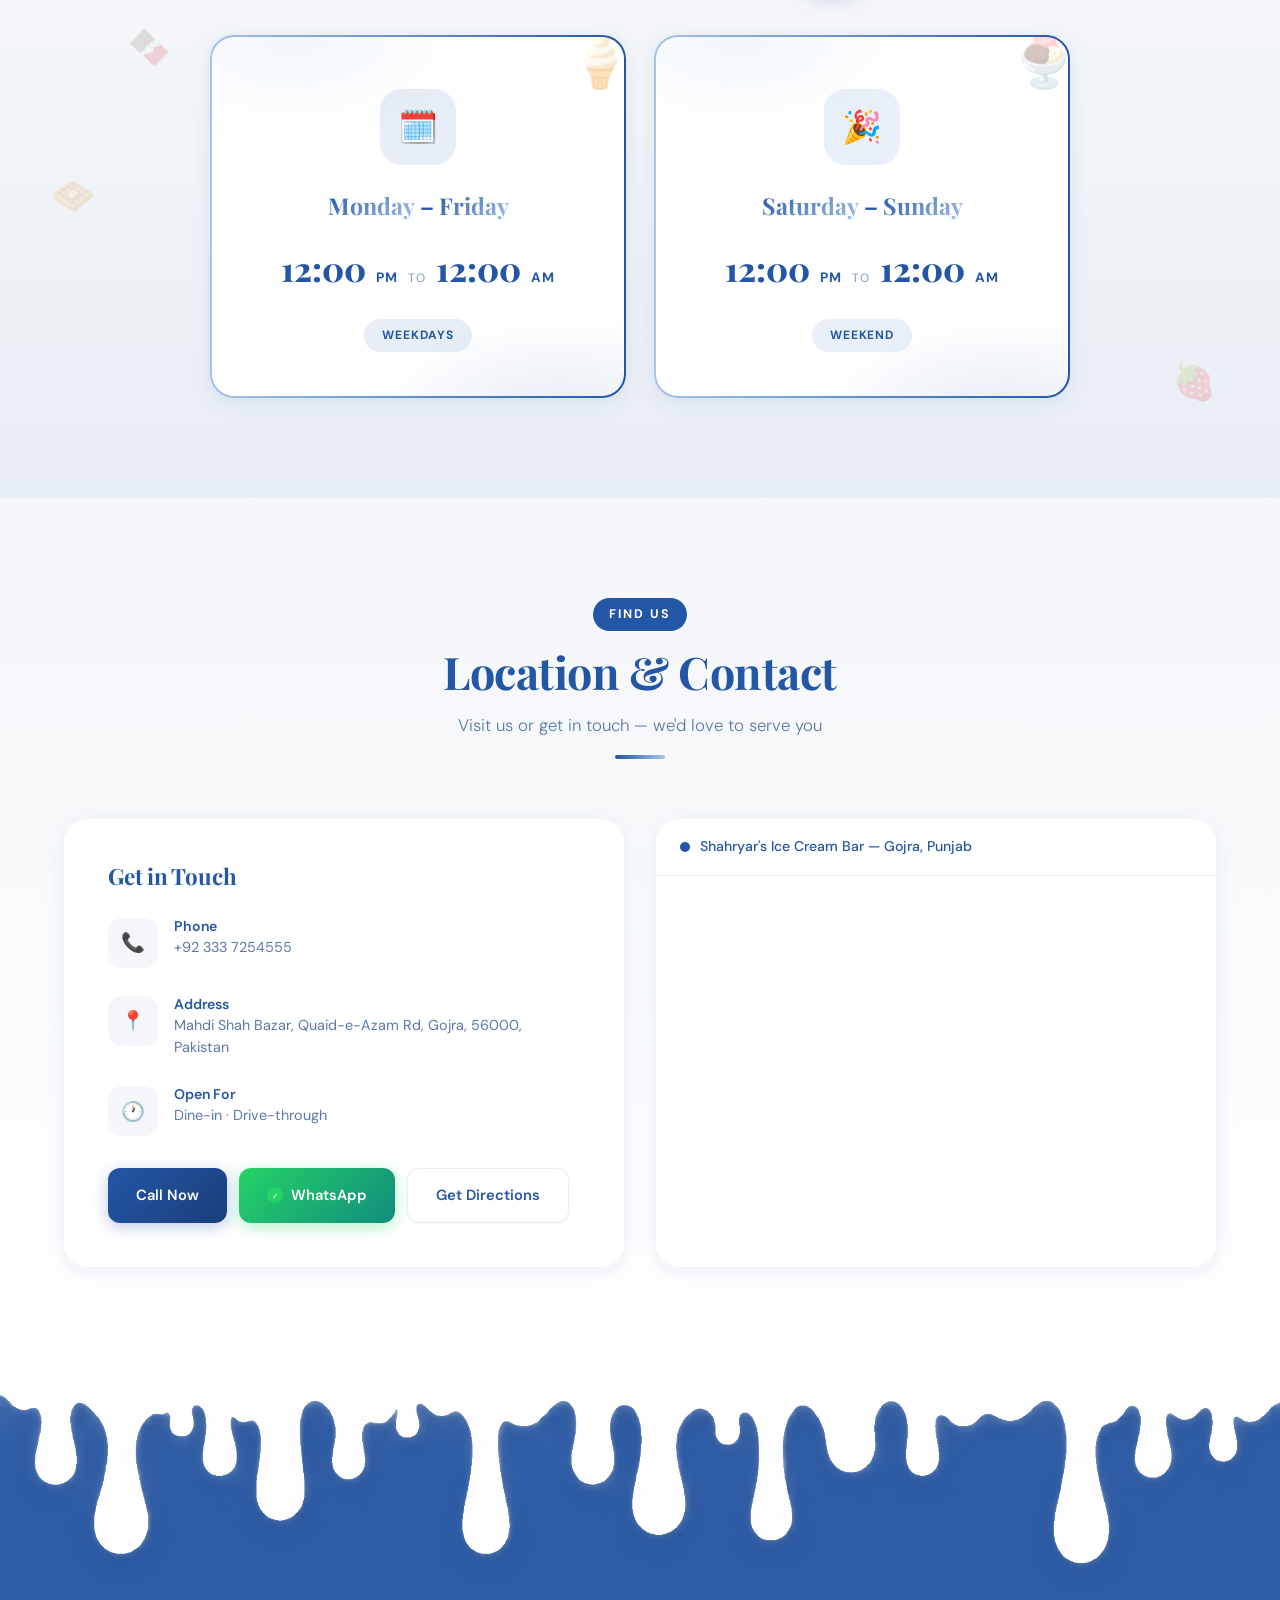
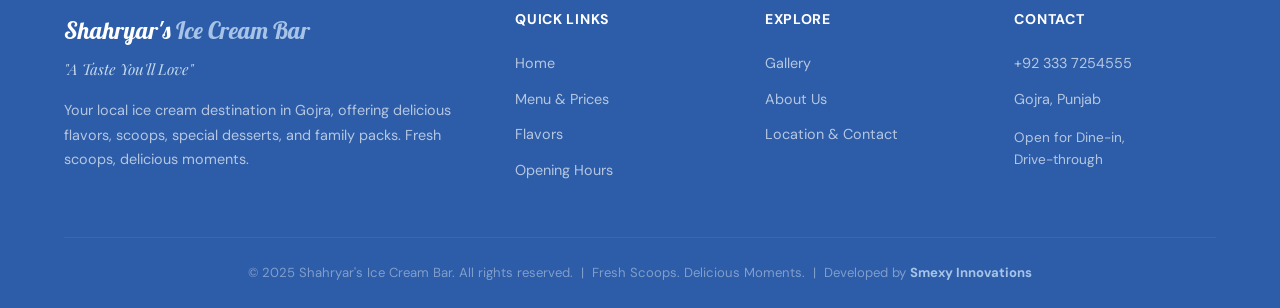
==== commit 6836e15b: "feat: melting cream drip footer with organic drip artwork" ====
--- a/index.html
+++ b/index.html
@@ -11,11 +11,11 @@
   </script>
   <meta charset="UTF-8">
   <meta name="viewport" content="width=device-width, initial-scale=1.0">
-  <title>Shahryar's Ice Cream Bar | A Taste You'll Love</title>
+  <title>Shahryar's Ice Cream Bar | Gojra</title>
   <meta name="description" content="Shahryar's Ice Cream Bar — Premium ice cream destination in Gojra. Delicious flavors, scoops, specials, falooda, shakes, and family packs.">
   <link rel="icon" type="image/png" href="favicon.png">
   <meta property="og:type" content="website">
-  <meta property="og:title" content="Shahryar's Ice Cream Bar | A Taste You'll Love">
+  <meta property="og:title" content="Shahryar's Ice Cream Bar | Gojra">
   <meta property="og:description" content="Fresh scoops, delicious moments. Premium ice cream, flavors, falooda, shakes & family packs in Gojra, Pakistan.">
   <meta property="og:image" content="https://shahryars-icecream.vercel.app/logo.png">
   <meta property="og:image:width" content="500">
@@ -549,6 +549,7 @@
 
   <!-- ════════════════ FOOTER ════════════════ -->
   <footer class="footer">
+    <img class="footer-drips" src="footer-drips.png" alt="" aria-hidden="true">
     <div class="container">
       <div class="footer-top">
         <div class="footer-brand">
--- a/styles.css
+++ b/styles.css
@@ -1865,9 +1865,41 @@
    FOOTER
    ══════════════════════════════════════════════════ */
 .footer {
-  background: var(--dark);
+  position: relative;
+  background: #2D5DA8;
   color: rgba(255,255,255,0.65);
-  padding-top: 80px;
+  padding-top: 0;
+  overflow: hidden;
+}
+
+/* ── Melting cream drip layer (decorative, absolute) ──────────────────
+   footer-drips.png is a transparent PNG: a full-width cream band with
+   organic melted drips. The artwork occupies only rows 235–570 of the
+   file (y=235 is the band's straight top edge, y=570 the longest drip
+   tip). To avoid a transparent gap at the footer's top, the image is
+   shifted up by its own transparent top padding (238/2170 of its width,
+   the extra 3px cover the band's anti-aliased edge), so the cream's edge
+   lands exactly on the footer's top rim and no blue strip can appear
+   above the cream. The footer's `overflow:hidden` clips the surrounding
+   transparent regions.                                                  */
+.footer-drips {
+  position: absolute;
+  top: 0;
+  left: 0;
+  display: block;
+  width: 100%;
+  height: auto;
+  margin-top: calc(-238 / 2170 * 100%);   /* crop the transparent top (+3px AA bed) */
+  z-index: 1;
+  pointer-events: none;
+  filter: drop-shadow(0 5px 12px rgba(16, 40, 80, 0.20));
+}
+
+/* Reserve the drip-layer depth (art ≈ 15.3% of width) plus breathing room */
+.footer-drips + .container {
+  position: relative;
+  z-index: 2;
+  padding-top: calc(15.5vw + 46px);
 }
 
 .footer-top {
@@ -2147,7 +2179,6 @@
   .rev-dots { margin-top: 16px; }
 
   /* Footer */
-  .footer { padding-top: 60px; }
   .footer-top { grid-template-columns: 1fr; gap: 28px; }
   .footer-brand .fb-name { font-size: 1.2rem; }
   .footer-col h4 { font-size: 0.82rem; margin-bottom: 12px; }
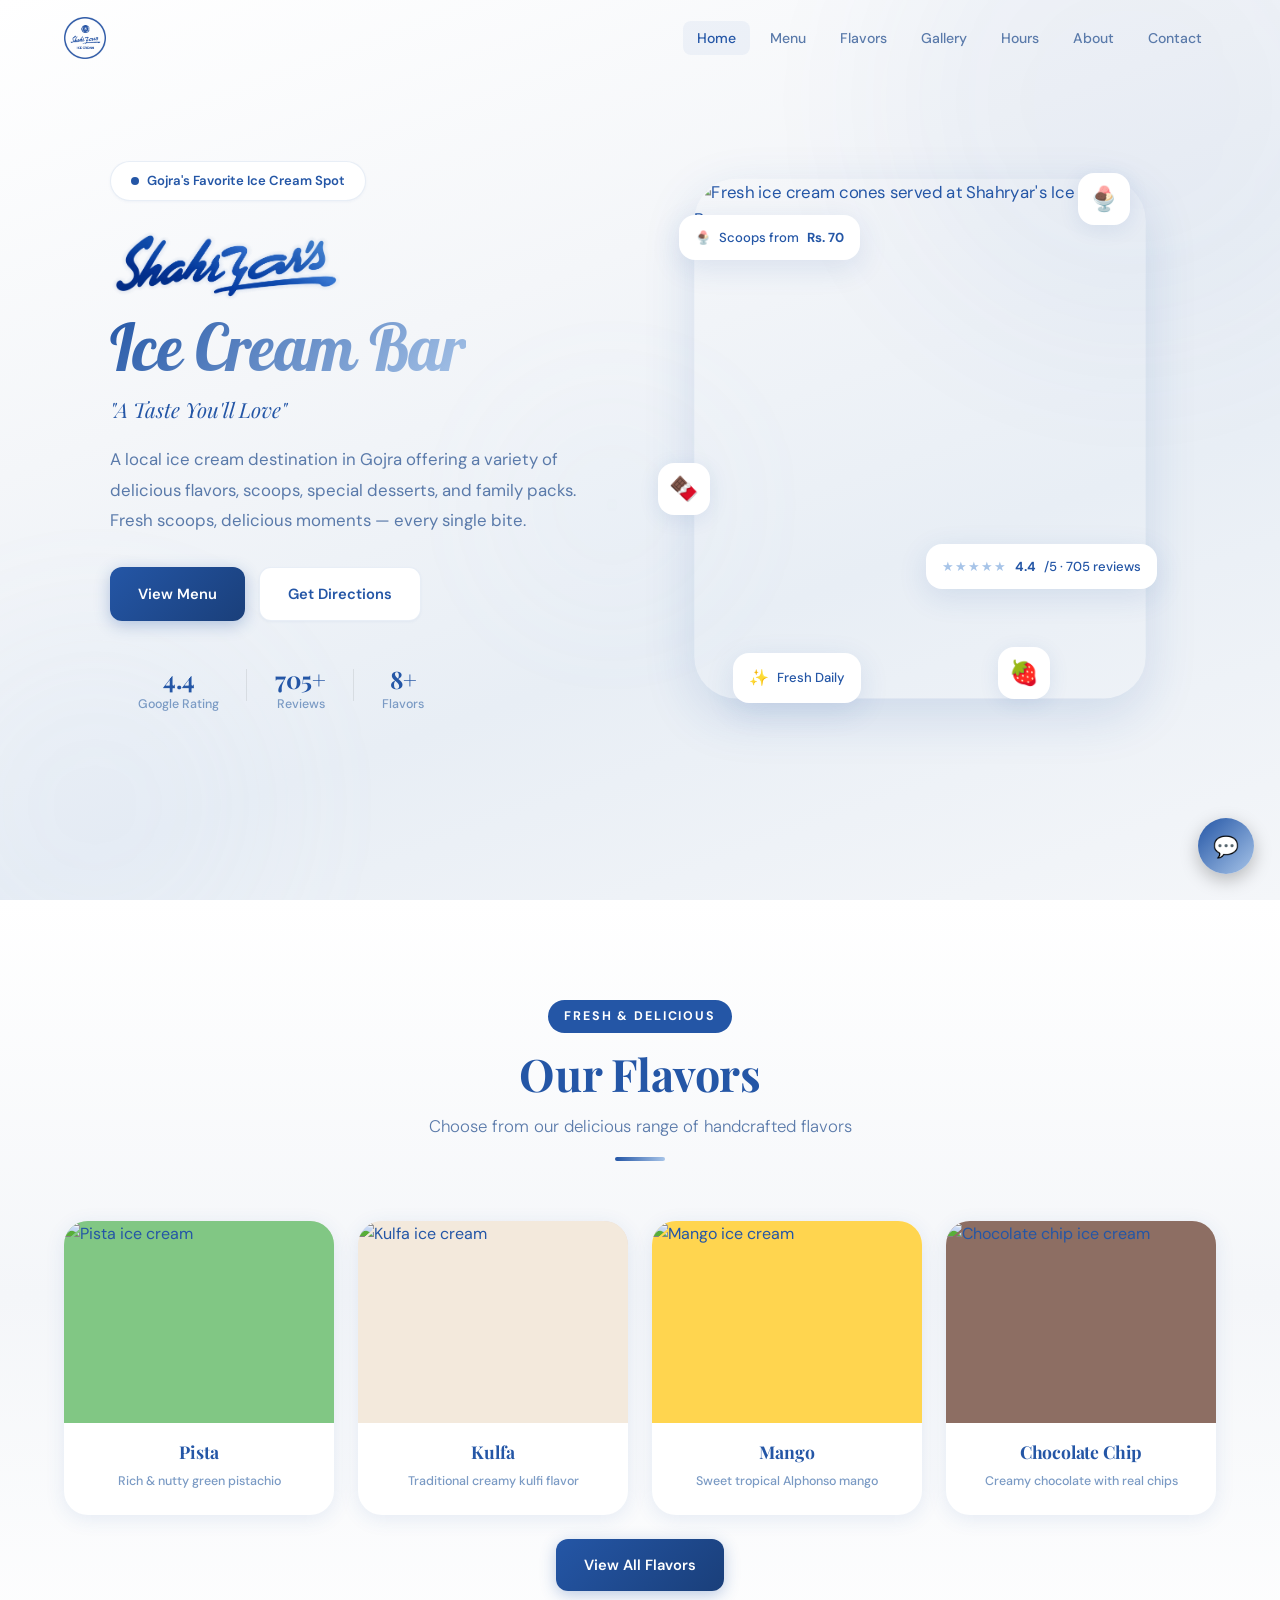
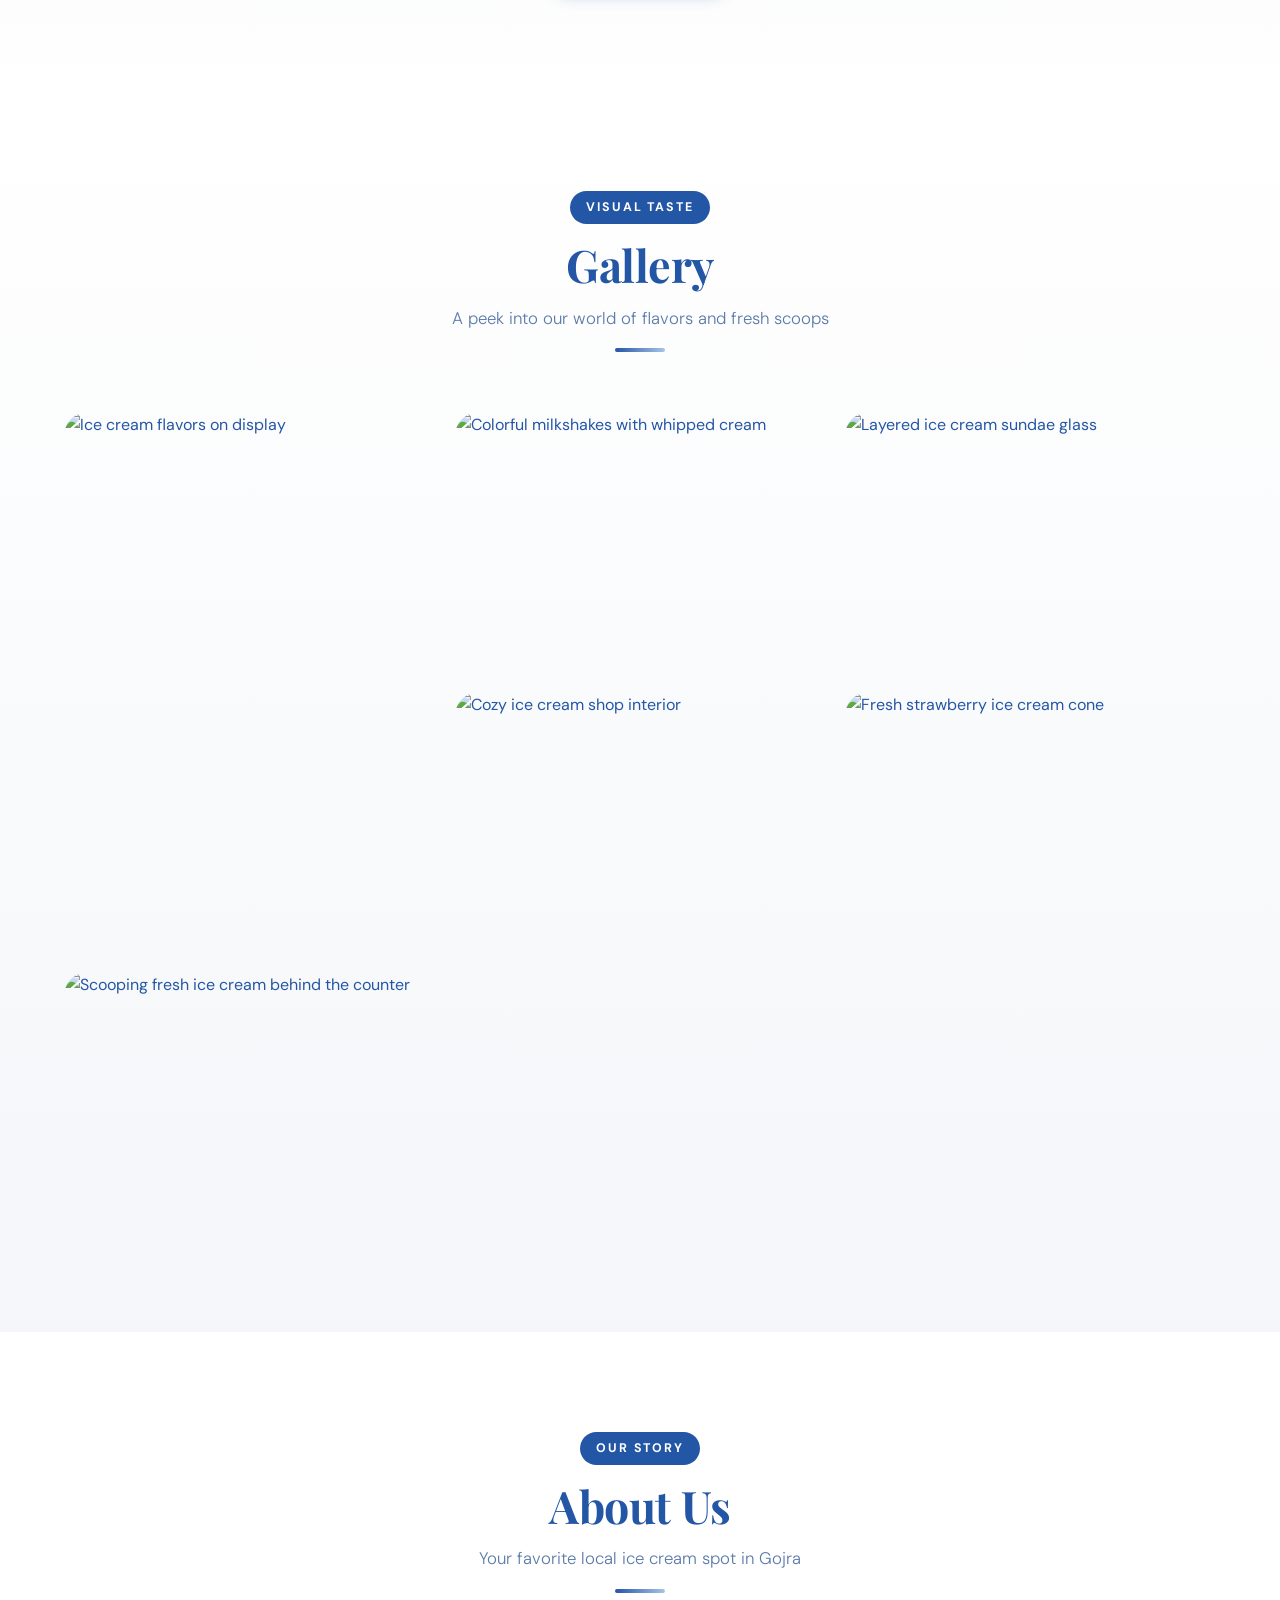
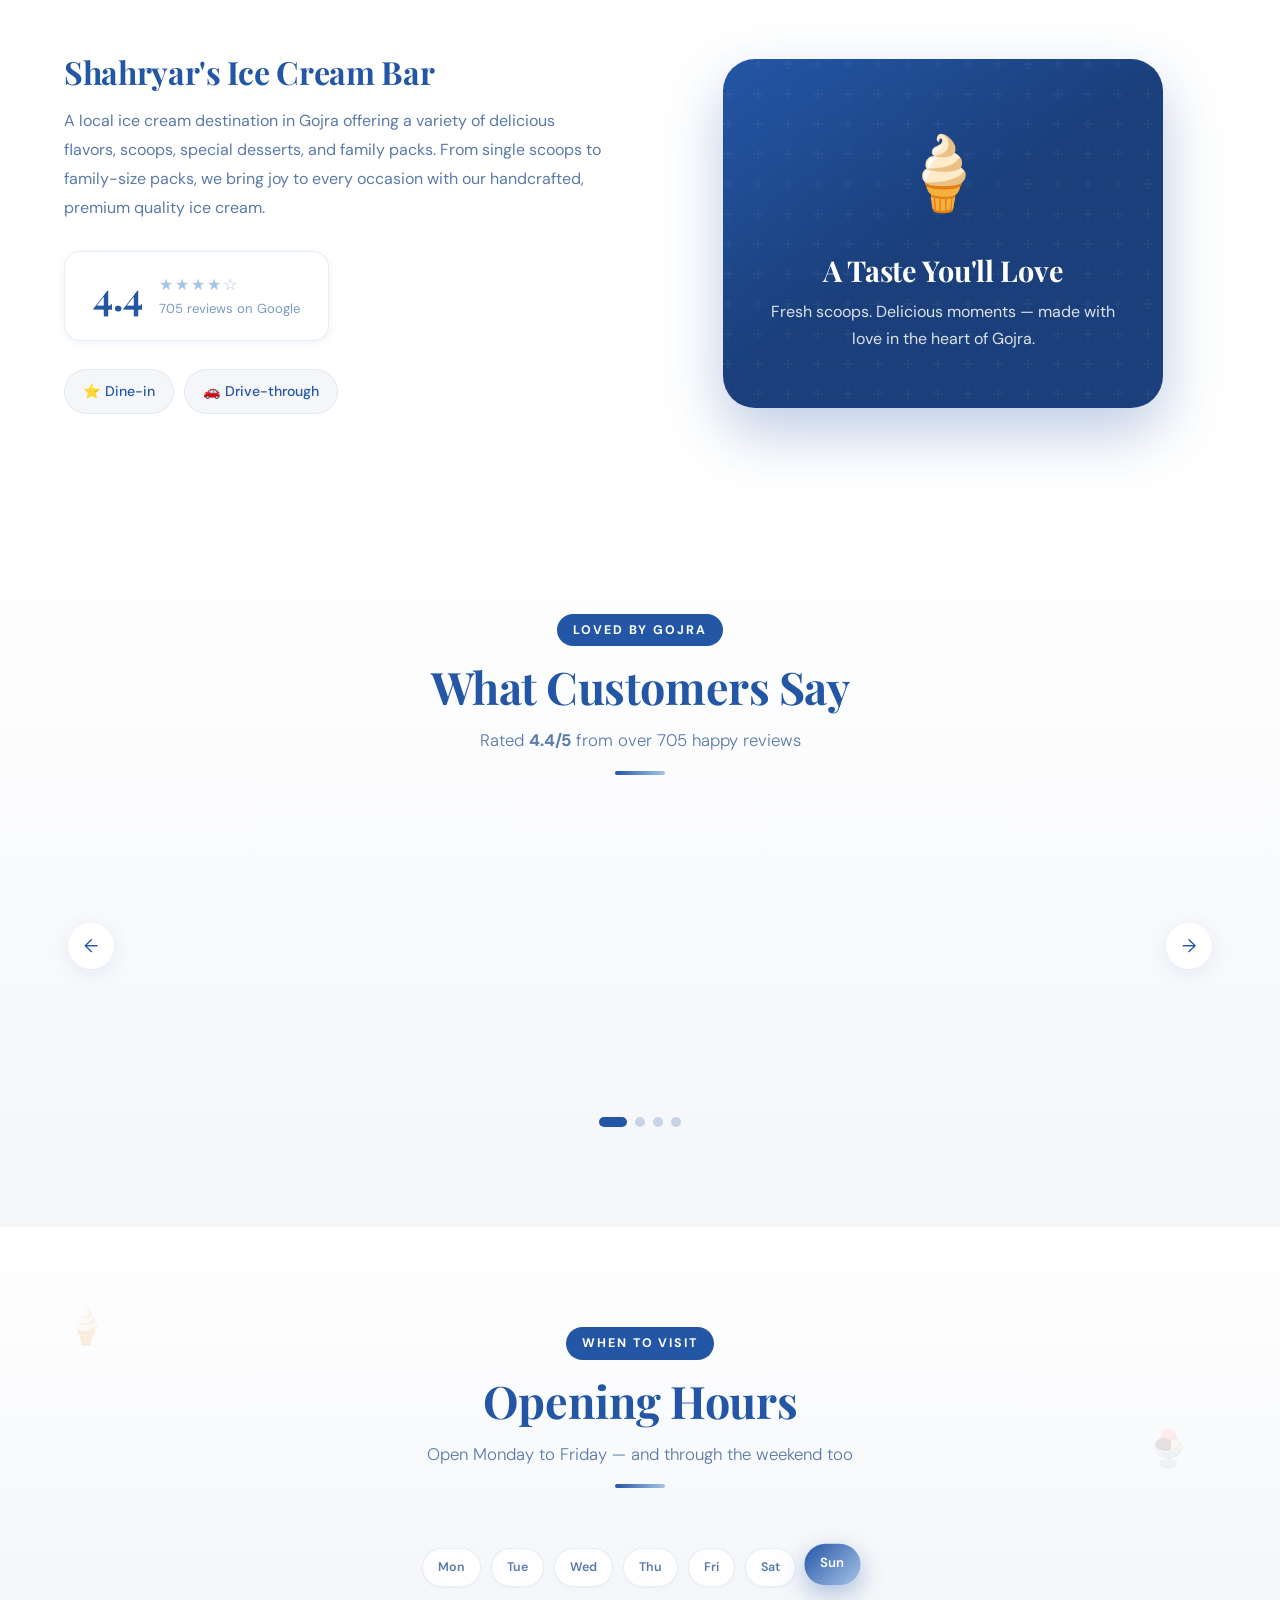
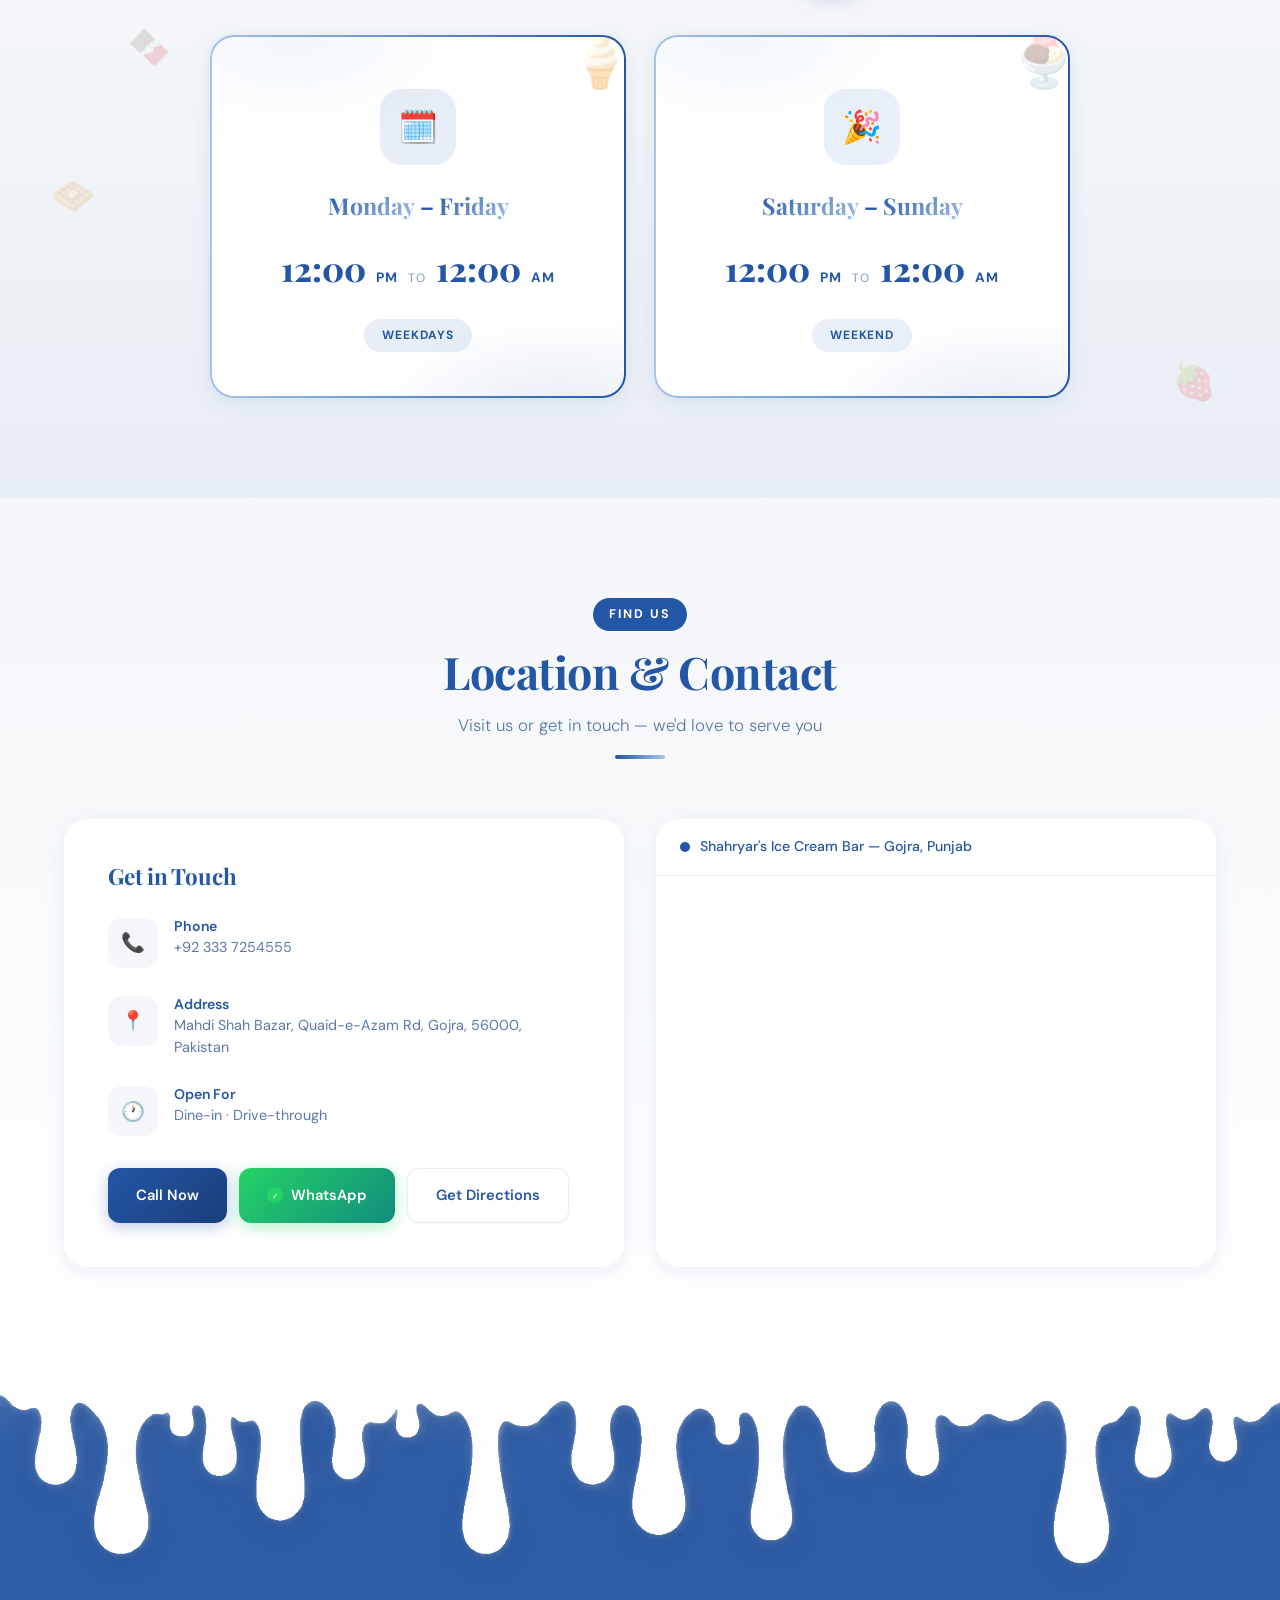
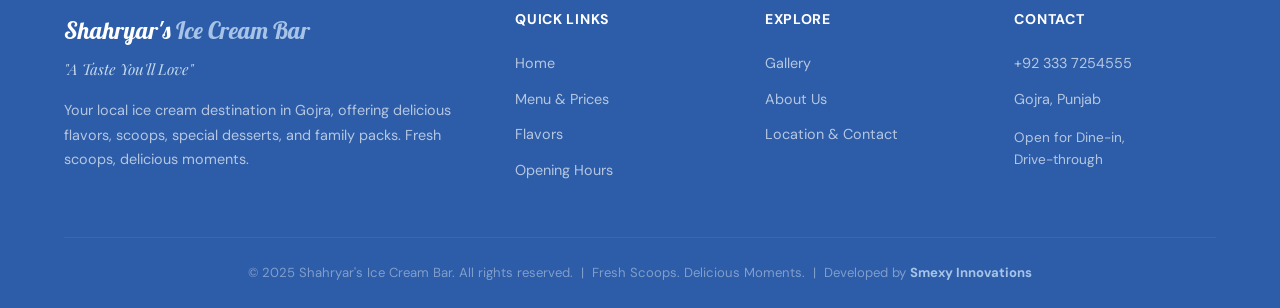
==== commit d1bf9f31: "feat: payment-pending lock strip on all pages + admin toggle" ====
--- a/index.html
+++ b/index.html
@@ -54,6 +54,11 @@
 </head>
 <body>
 
+  <!-- Payment pending / site lock strip (shown while settings.payment_pending = true) -->
+  <div class="lock-strip" id="lockStrip">
+    <p>Website payment is pending — the website is locked and will be usable once the payment is complete.</p>
+  </div>
+
   <!-- Preloader -->
   <div class="preloader" id="preloader">
     <img src="logo.png" alt="Shahryar's Ice Cream Bar">
@@ -626,6 +631,7 @@
   <script src="supabase-config.js"></script>
   <script src="supabase-client.js"></script>
   <script src="data.js"></script>
+  <script src="site-lock.js"></script>
   <script src="site-home.js"></script>
   <script src="site-popup.js"></script>
   <!-- JS -->
--- a/styles.css
+++ b/styles.css
@@ -290,6 +290,38 @@
 }
 
 /* ══════════════════════════════════════════════════
+   PAYMENT PENDING STRIP (locked-site notice)
+   Shown at the very top of every page while
+   settings.payment_pending = true.
+   ══════════════════════════════════════════════════ */
+.lock-strip {
+  display: none;
+  position: fixed;
+  top: 0; left: 0; right: 0;
+  z-index: 1001;
+  background: linear-gradient(90deg, #b71c1c, #e53935 50%, #b71c1c);
+  color: #fff;
+  text-align: center;
+  padding: 10px 16px;
+  box-shadow: 0 2px 12px rgba(183, 28, 28, 0.35);
+}
+
+.lock-strip.show { display: block; }
+
+.lock-strip p {
+  margin: 0;
+  font-size: 0.82rem;
+  font-weight: 600;
+  letter-spacing: 0.01em;
+  line-height: 1.45;
+}
+
+/* While the strip is visible, drop the fixed navbar/mobile menu below it */
+body.lock-strip-on .navbar { top: var(--lock-strip-h, 42px); }
+body.lock-strip-on .mobile-menu { top: calc(76px + var(--lock-strip-h, 42px)); }
+body.lock-strip-on .hero { padding-top: calc(76px + var(--lock-strip-h, 42px)); }
+
+/* ══════════════════════════════════════════════════
    HERO
    ══════════════════════════════════════════════════ */
 .hero {
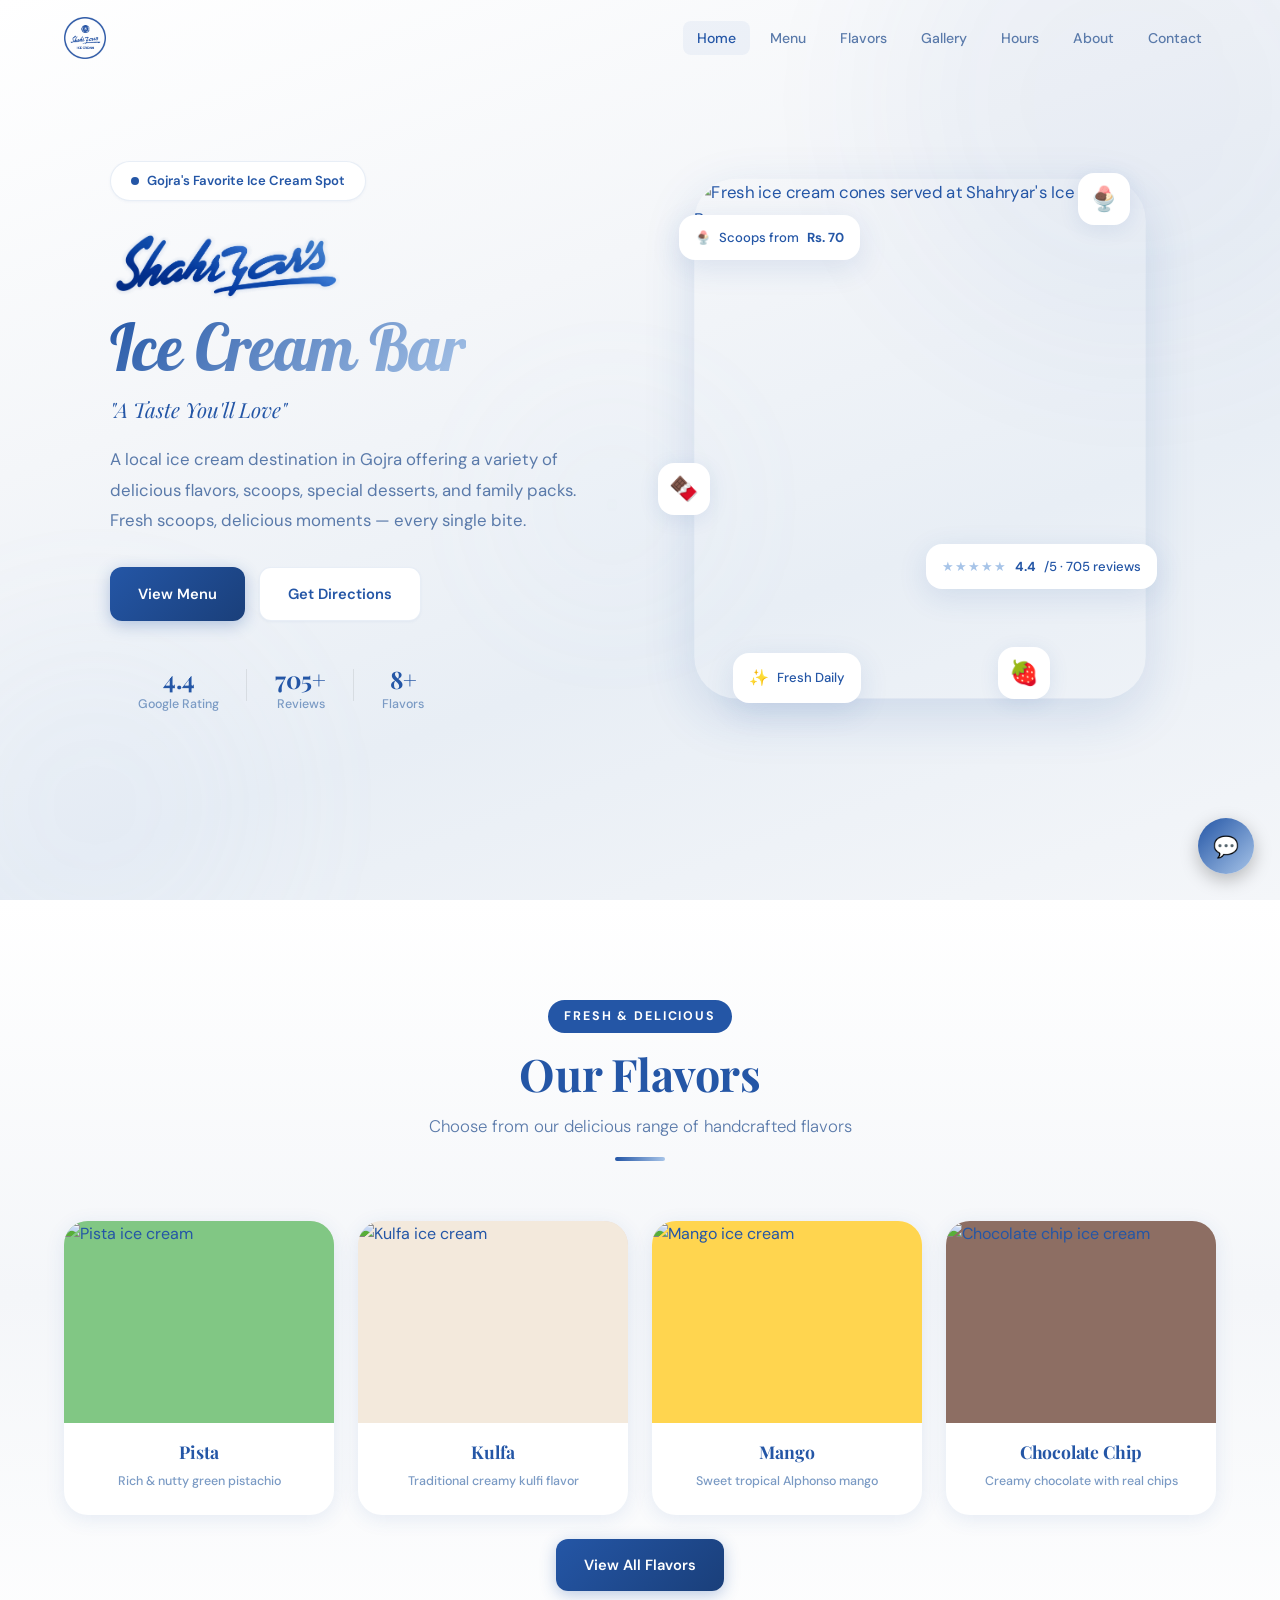
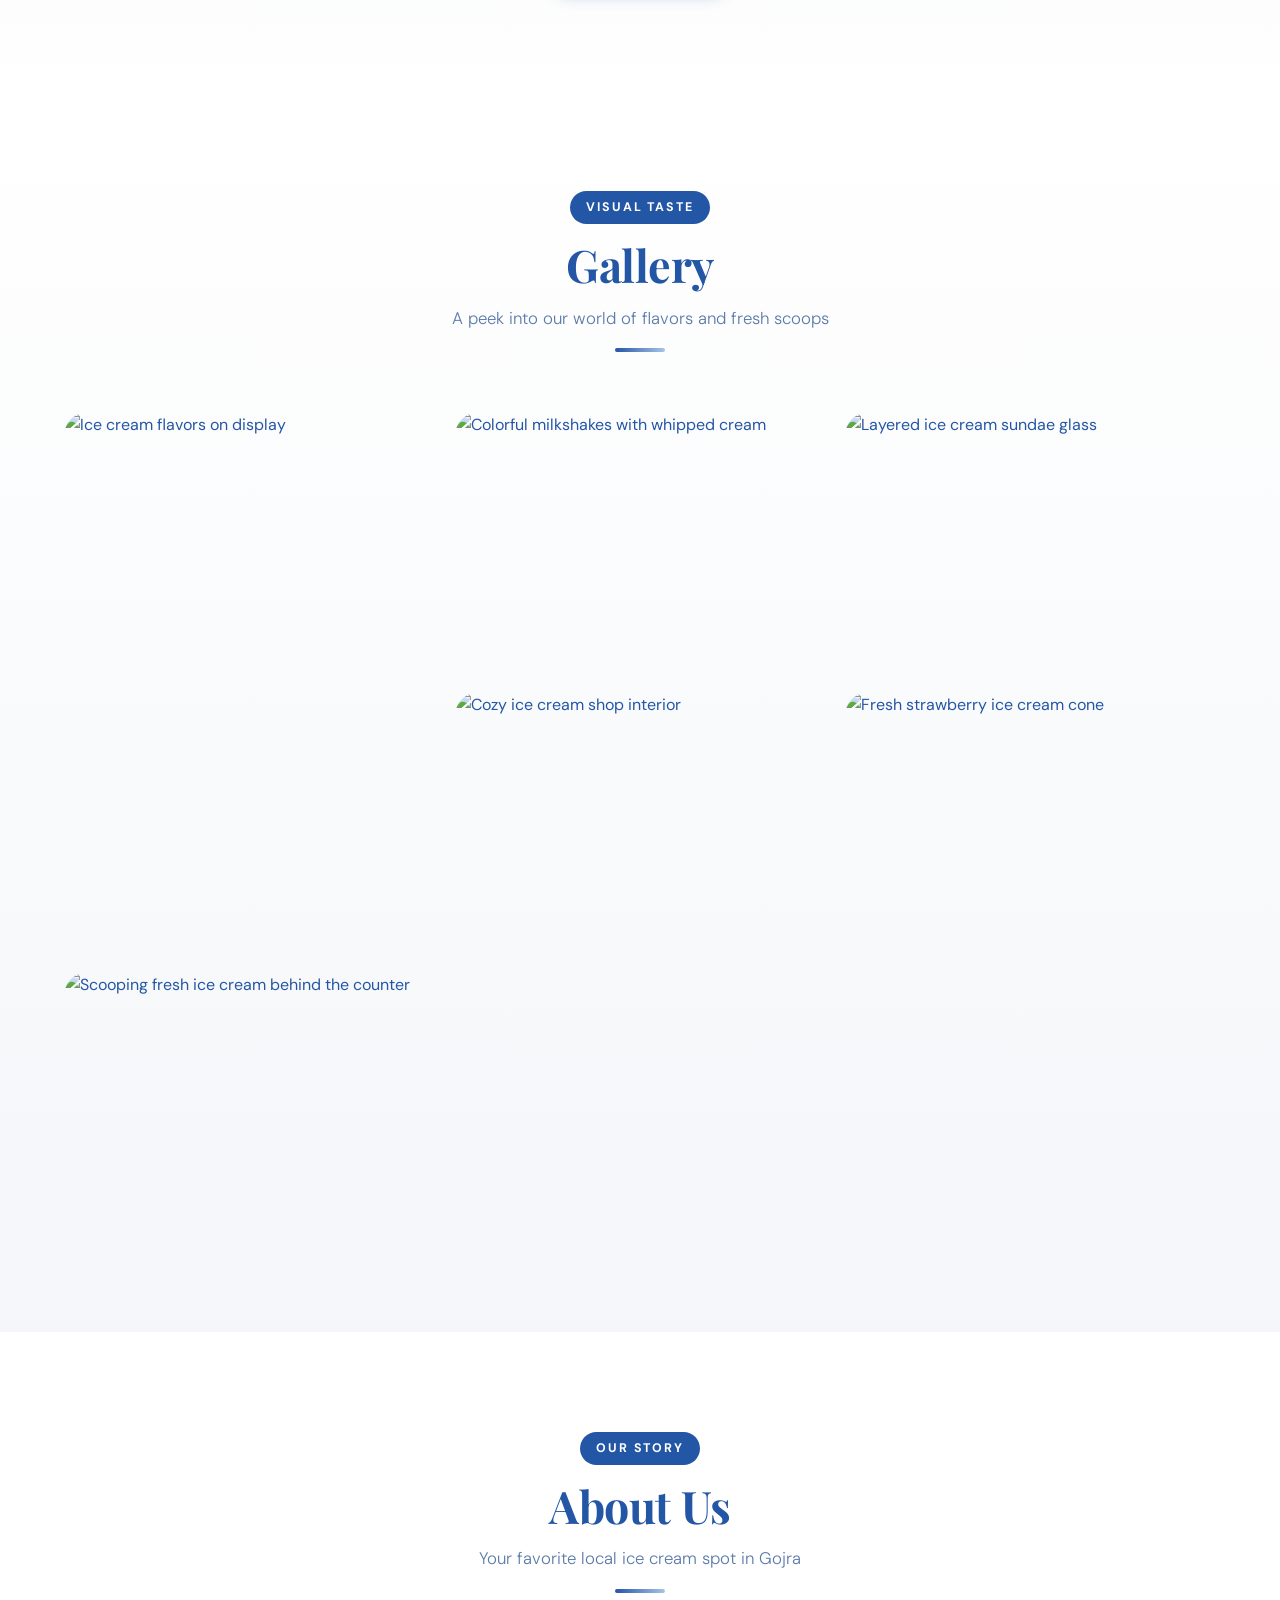
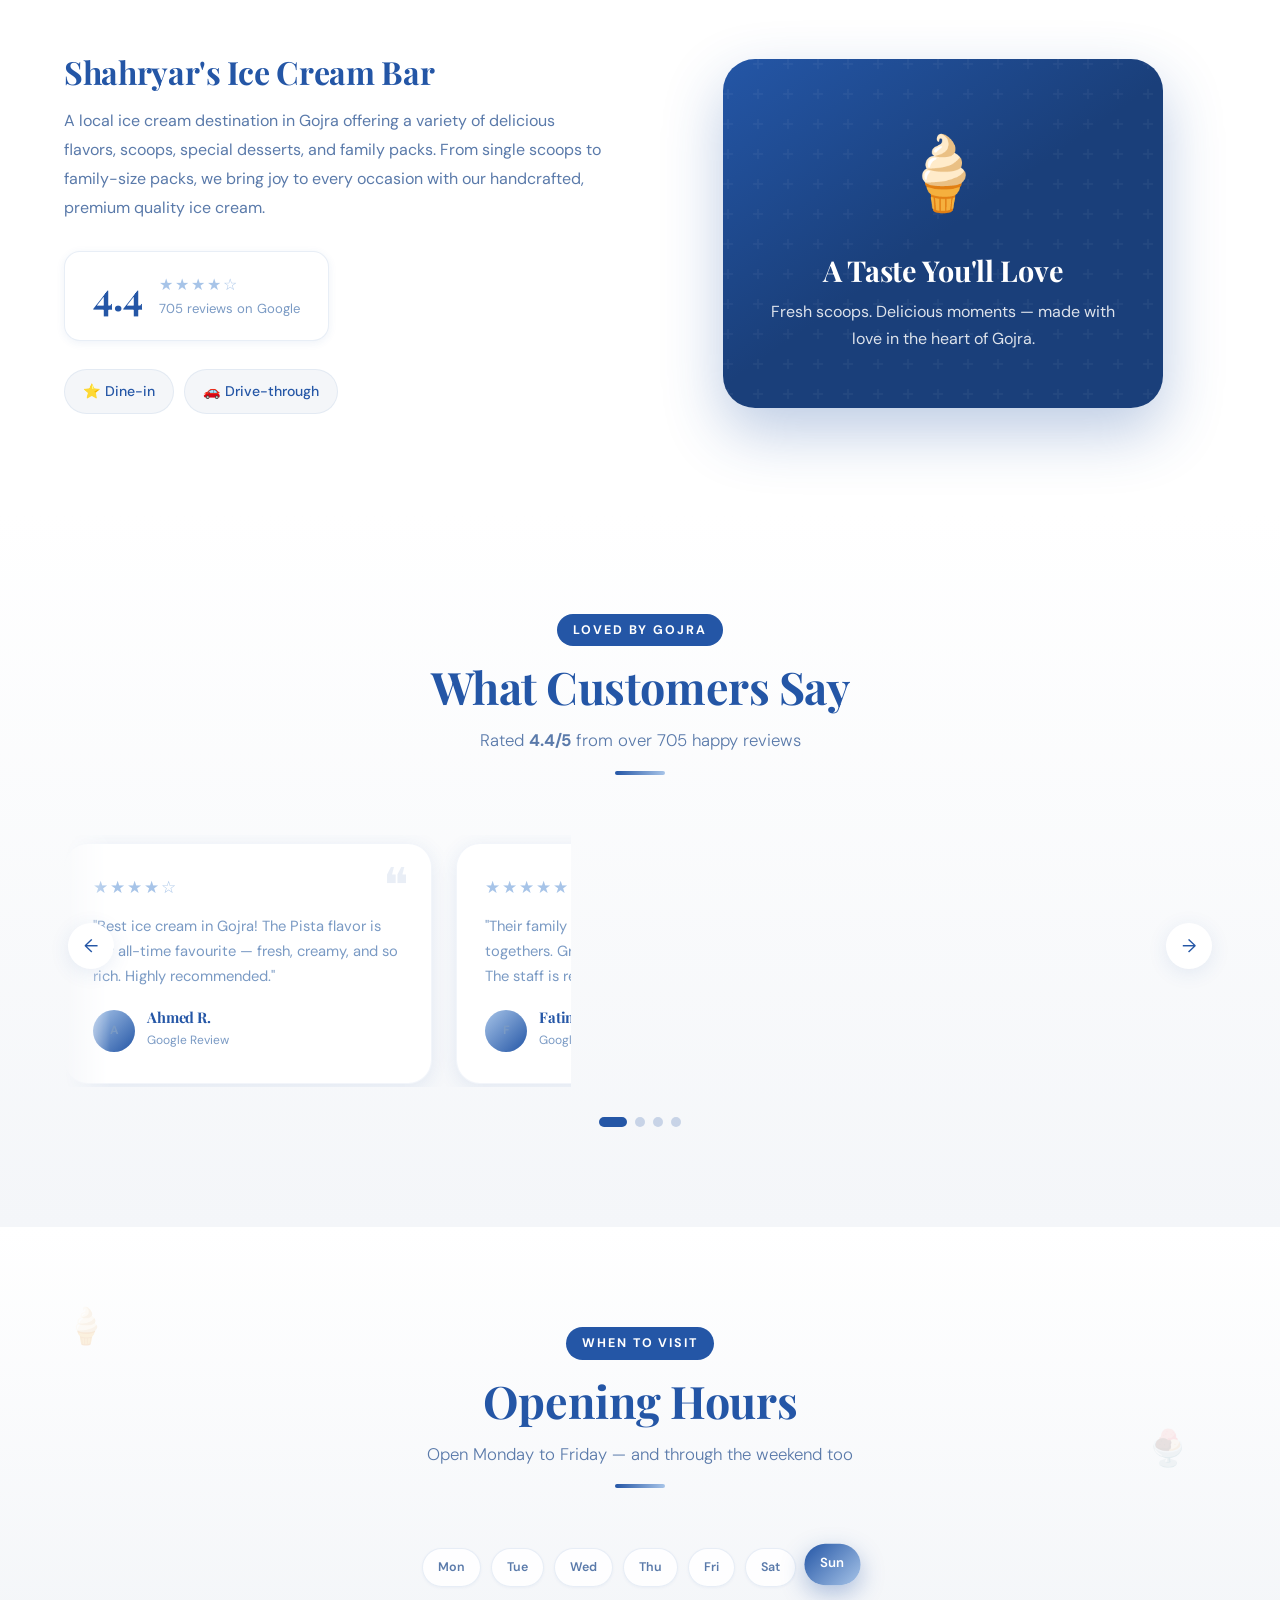
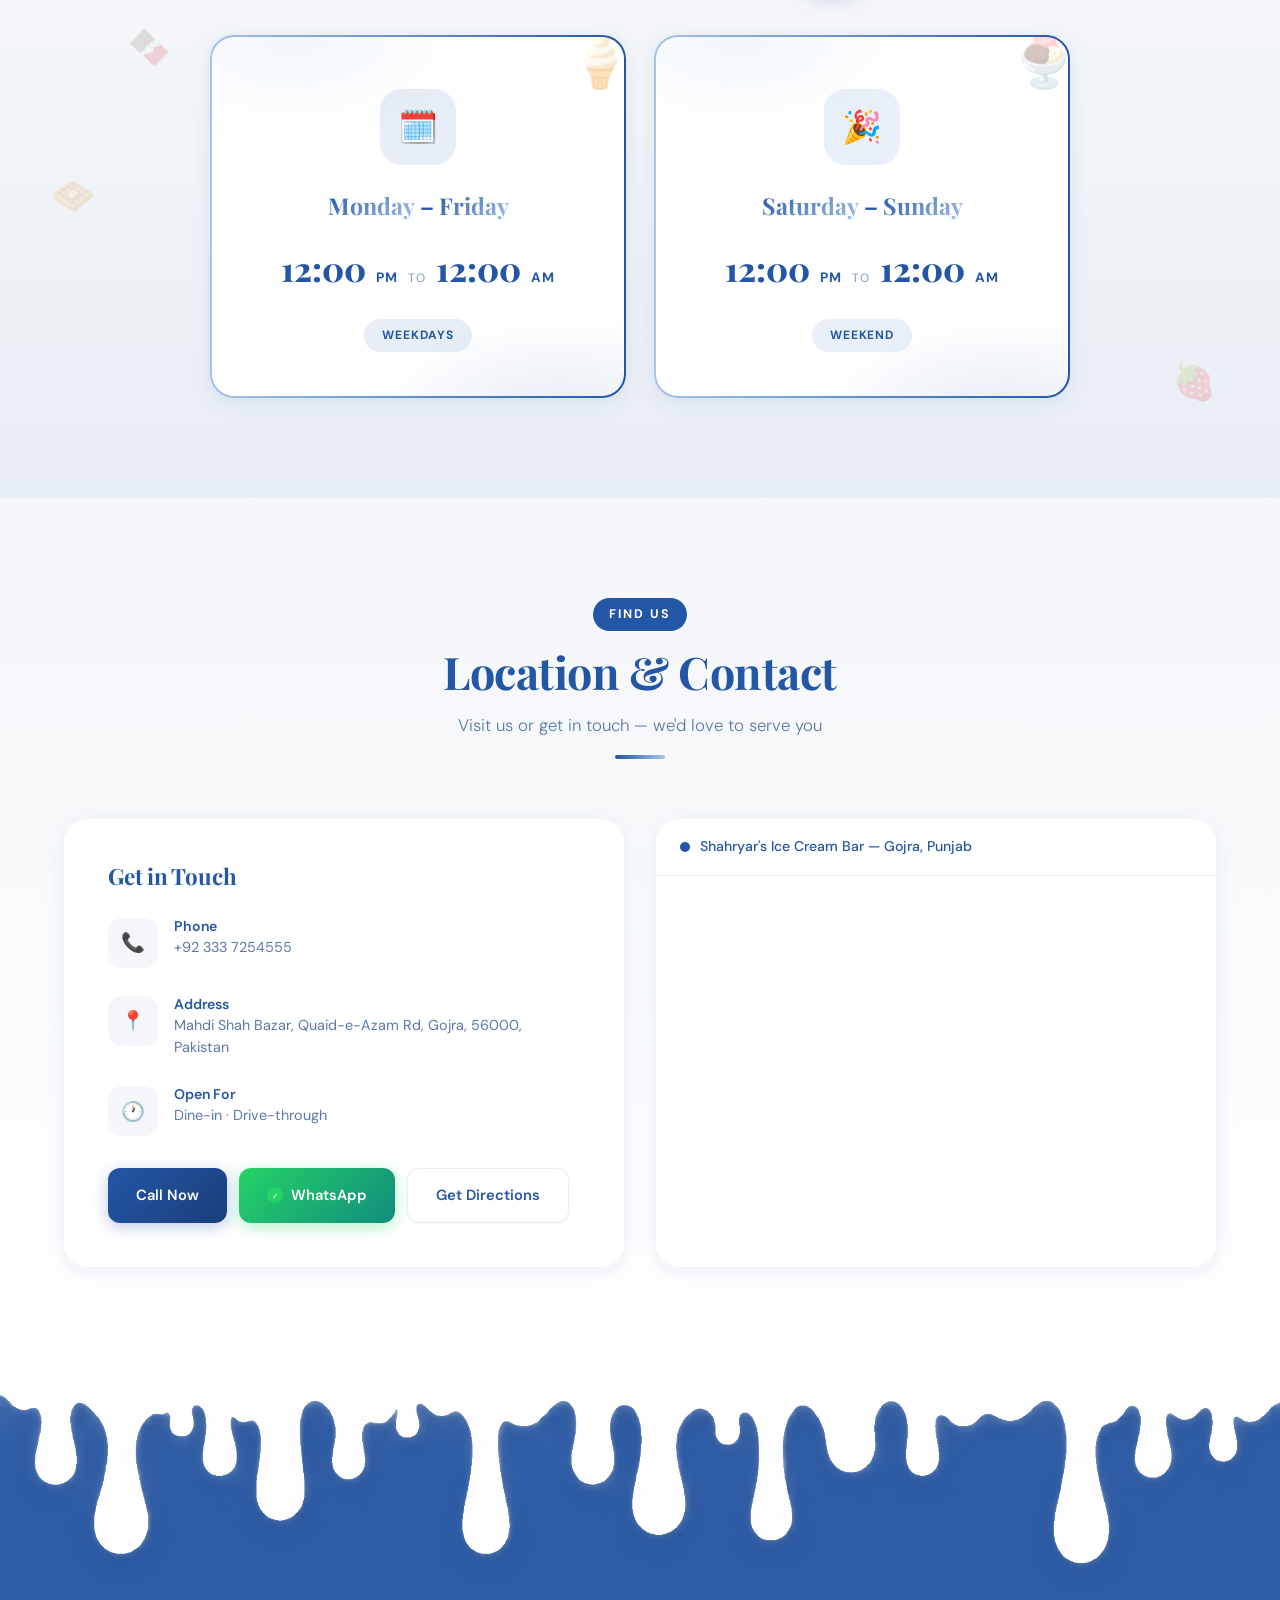
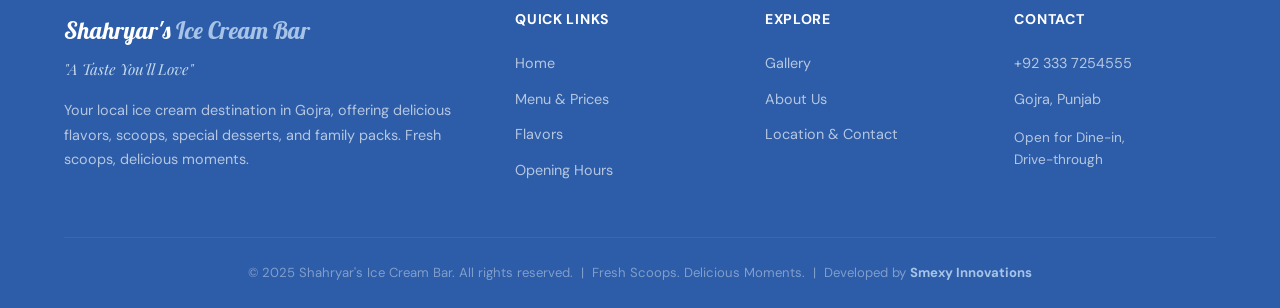
==== commit 18721b47: "feat: premium mobile menu - right floating drawer with working close button" ====
--- a/index.html
+++ b/index.html
@@ -90,13 +90,18 @@
 
   <!-- Mobile Menu -->
   <div class="mobile-menu" id="mobileMenu">
-    <a href="#home"><span class="m-icon">🏠</span> Home</a>
-    <a href="menu.html"><span class="m-icon">📋</span> Menu & Prices</a>
-    <a href="#flavors"><span class="m-icon">🍨</span> Flavors</a>
-    <a href="#gallery"><span class="m-icon">📸</span> Gallery</a>
-    <a href="#hours"><span class="m-icon">⏰</span> Opening Hours</a>
-    <a href="#about"><span class="m-icon">⭐</span> About Us</a>
-    <a href="#contact"><span class="m-icon">📍</span> Location & Contact</a>
+    <button class="mm-close" id="mmClose" aria-label="Close menu">✕</button>
+    <a href="#home" class="active"><span class="m-icon">🏠</span> Home <span class="m-chev">→</span></a>
+    <a href="menu.html"><span class="m-icon">📋</span> Menu &amp; Prices <span class="m-chev">→</span></a>
+    <a href="#flavors"><span class="m-icon">🍨</span> Flavors <span class="m-chev">→</span></a>
+    <a href="#gallery"><span class="m-icon">📸</span> Gallery <span class="m-chev">→</span></a>
+    <a href="#hours"><span class="m-icon">⏰</span> Opening Hours <span class="m-chev">→</span></a>
+    <a href="#about"><span class="m-icon">⭐</span> About Us <span class="m-chev">→</span></a>
+    <a href="#contact"><span class="m-icon">📍</span> Location &amp; Contact <span class="m-chev">→</span></a>
+    <div class="mm-foot">
+      <a href="tel:+923337254555"><span class="m-icon">📞</span> Call Us</a>
+      <a href="https://wa.me/923337254555" target="_blank" rel="noopener"><span class="m-icon">💬</span> WhatsApp</a>
+    </div>
   </div>
 
   <!-- ════════════════ HERO ════════════════ -->
--- a/styles.css
+++ b/styles.css
@@ -223,70 +223,216 @@
 .hamburger {
   display: none;
   flex-direction: column;
-  gap: 6px;
+  justify-content: center;
+  gap: 5px;
   cursor: pointer;
-  background: none;
-  border: none;
-  padding: 8px;
+  background: rgba(255,255,255,0.75);
+  border: 1px solid rgba(36,86,166,0.14);
+  border-radius: 13px;
+  padding: 10px;
+  width: 46px; height: 46px;
   z-index: 10;
-}
+  box-shadow: 0 6px 18px rgba(0,0,0,0.06);
+  backdrop-filter: blur(12px);
+  -webkit-backdrop-filter: blur(12px);
+  transition: var(--transition);
+}
+
+.hamburger:hover { border-color: rgba(36,86,166,0.32); background: #fff; }
 
 .hamburger span {
-  width: 24px;
+  width: 22px;
   height: 2.5px;
+  margin: 0 auto;
   background: var(--dark);
   border-radius: 3px;
   transition: var(--transition);
   transform-origin: center;
 }
 
-.hamburger.active span:nth-child(1) { transform: translateY(8.5px) rotate(45deg); }
+.hamburger.active { border-color: var(--primary); background: #fff; box-shadow: 0 6px 20px rgba(36,86,166,0.18); }
+
+.hamburger.active span:nth-child(1) { transform: translateY(7.5px) rotate(45deg); }
 .hamburger.active span:nth-child(2) { opacity: 0; transform: scaleX(0); }
-.hamburger.active span:nth-child(3) { transform: translateY(-8.5px) rotate(-45deg); }
-
-/* Mobile Menu */
+.hamburger.active span:nth-child(3) { transform: translateY(-7.5px) rotate(-45deg); }
+
+/* Mobile Menu — floating card, slides in from the right */
 .mobile-menu {
-  display: none;
   position: fixed;
-  top: 76px; left: 0;
-  width: 100%;
-  background: rgba(255,255,255,0.98);
-  backdrop-filter: blur(24px);
-  padding: 16px 24px 24px;
-  box-shadow: 0 16px 40px rgba(0,0,0,0.08);
-  z-index: 999;
-  border-bottom-left-radius: 20px;
-  border-bottom-right-radius: 20px;
-}
-
-.mobile-menu.active { display: block; }
-
-.mobile-menu a {
-  display: flex;
-  align-items: center;
-  gap: 12px;
-  padding: 14px 16px;
+  top: 12px; right: 12px;
+  width: min(320px, calc(100vw - 24px));
+  max-height: calc(100dvh - 24px);
+  overflow-y: auto;
+  -webkit-overflow-scrolling: touch;
+  background: rgba(255,255,255,0.97);
+  backdrop-filter: blur(30px);
+  -webkit-backdrop-filter: blur(30px);
+  padding: 14px;
+  box-shadow: 0 24px 70px rgba(0,0,0,0.32);
+  z-index: 1200;
+  border-radius: 22px;
+  border: 1px solid rgba(255,255,255,0.8);
+  transform: translateX(calc(100% + 40px));
+  visibility: hidden;
+  opacity: 0;
+  transition: transform .4s cubic-bezier(.22,1,.36,1), opacity .4s ease, visibility 0s .45s;
+}
+
+.mobile-menu.active {
+  transform: translateX(0);
+  visibility: visible;
+  opacity: 1;
+  transition: transform .4s cubic-bezier(.22,1,.36,1), opacity .4s ease;
+}
+
+.mobile-menu .mm-close {
+  display: flex;
+  align-items: center;
+  justify-content: center;
+  width: 36px; height: 36px;
+  margin: 0 0 10px auto;
+  background: linear-gradient(135deg, #eef3fb, #e2ebf7);
+  color: var(--dark);
+  border: none;
+  border-radius: 12px;
+  font-size: 1rem;
+  cursor: pointer;
+  transition: var(--transition);
+}
+
+.mobile-menu .mm-close:hover { background: rgba(36,86,166,0.12); color: var(--primary); }
+
+/* Mini brand header */
+.mobile-menu .mm-head {
+  display: flex;
+  align-items: center;
+  justify-content: space-between;
+  padding: 2px 4px 10px;
+  margin-bottom: 4px;
+  border-bottom: 1px solid rgba(0,0,0,0.06);
+  animation: mmSlide .45s cubic-bezier(.22,1,.36,1) both;
+}
+
+.mobile-menu .mm-brand {
+  display: flex;
+  align-items: center;
+  gap: 8px;
+  font-family: 'Playfair Display', serif;
+  font-weight: 700;
   font-size: 0.95rem;
-  font-weight: 500;
   color: var(--dark);
-  border-radius: 12px;
-  transition: var(--transition);
-}
-
-.mobile-menu a:hover {
-  background: rgba(36,86,166,0.06);
+}
+
+.mobile-menu .mm-brand img { height: 24px; width: auto; }
+
+.mobile-menu .mm-label {
+  font-size: 0.55rem;
+  font-weight: 700;
+  text-transform: uppercase;
+  letter-spacing: .14em;
   color: var(--primary);
-}
-
-.mobile-menu a .m-icon {
-  width: 36px; height: 36px;
-  background: var(--bg-secondary);
+  background: rgba(36,86,166,0.09);
+  padding: 4px 9px;
+  border-radius: 999px;
+}
+
+/* Menu links */
+.mobile-menu > a {
+  display: flex;
+  align-items: center;
+  gap: 11px;
+  padding: 9px 12px;
+  margin-bottom: 2px;
+  font-size: 0.92rem;
+  font-weight: 600;
+  color: var(--dark);
+  border-radius: 14px;
+  transition: var(--transition);
+  animation: mmSlide .45s cubic-bezier(.22,1,.36,1) both;
+}
+
+.mobile-menu > a:nth-of-type(1) { animation-delay: .04s; }
+.mobile-menu > a:nth-of-type(2) { animation-delay: .08s; }
+.mobile-menu > a:nth-of-type(3) { animation-delay: .12s; }
+.mobile-menu > a:nth-of-type(4) { animation-delay: .16s; }
+.mobile-menu > a:nth-of-type(5) { animation-delay: .20s; }
+.mobile-menu > a:nth-of-type(6) { animation-delay: .24s; }
+.mobile-menu > a:nth-of-type(7) { animation-delay: .28s; }
+
+.mobile-menu > a .m-icon {
+  width: 30px; height: 30px;
+  background: linear-gradient(135deg, #eef3fb, #e2ebf7);
   border-radius: 10px;
   display: flex;
   align-items: center;
   justify-content: center;
-  font-size: 1rem;
+  font-size: 0.95rem;
   flex-shrink: 0;
+  transition: var(--transition);
+}
+
+.mobile-menu > a:hover {
+  background: linear-gradient(135deg, rgba(36,86,166,0.10), rgba(167,196,232,0.12));
+  color: var(--primary);
+  transform: translateX(4px);
+}
+
+.mobile-menu > a:hover .m-icon { transform: scale(1.08) rotate(-4deg); }
+
+.mobile-menu > a.active {
+  background: linear-gradient(135deg, rgba(36,86,166,0.10), rgba(167,196,232,0.10));
+  color: var(--primary);
+}
+
+.mobile-menu > a.active .m-icon {
+  background: linear-gradient(135deg, var(--primary), var(--primary-dark));
+  color: #fff;
+  box-shadow: 0 6px 14px rgba(36,86,166,0.3);
+}
+
+.mobile-menu > a .m-chev {
+  margin-left: auto;
+  font-size: 0.8rem;
+  color: var(--gray-light);
+  opacity: 0;
+  transform: translateX(-6px);
+  transition: var(--transition);
+}
+
+.mobile-menu > a:hover .m-chev,
+.mobile-menu > a.active .m-chev {
+  opacity: 1;
+  transform: translateX(0);
+  color: var(--primary);
+}
+
+/* Contact quick-actions row */
+.mobile-menu .mm-foot {
+  display: grid;
+  grid-template-columns: 1fr 1fr;
+  gap: 8px;
+  margin-top: 8px;
+  padding-top: 10px;
+  border-top: 1px solid rgba(0,0,0,0.06);
+  animation: mmSlide .5s cubic-bezier(.22,1,.36,1) .32s both;
+}
+
+.mobile-menu .mm-foot a {
+  animation: none;
+  justify-content: center;
+  margin-bottom: 0;
+  background: linear-gradient(135deg, #f6f8fc, #eef2f8);
+  font-size: 0.85rem;
+  font-weight: 700;
+  padding: 9px 12px;
+}
+
+.mobile-menu .mm-foot a .m-icon { width: 28px; height: 28px; font-size: 0.9rem; }
+.mobile-menu .mm-foot a:hover { transform: translateY(-2px); }
+
+@keyframes mmSlide {
+  from { opacity: 0; transform: translateX(-16px); }
+  to   { opacity: 1; transform: translateX(0); }
 }
 
 /* ══════════════════════════════════════════════════
@@ -316,9 +462,8 @@
   line-height: 1.45;
 }
 
-/* While the strip is visible, drop the fixed navbar/mobile menu below it */
+/* While the strip is visible, drop the fixed navbar below it */
 body.lock-strip-on .navbar { top: var(--lock-strip-h, 42px); }
-body.lock-strip-on .mobile-menu { top: calc(76px + var(--lock-strip-h, 42px)); }
 body.lock-strip-on .hero { padding-top: calc(76px + var(--lock-strip-h, 42px)); }
 
 /* ══════════════════════════════════════════════════
